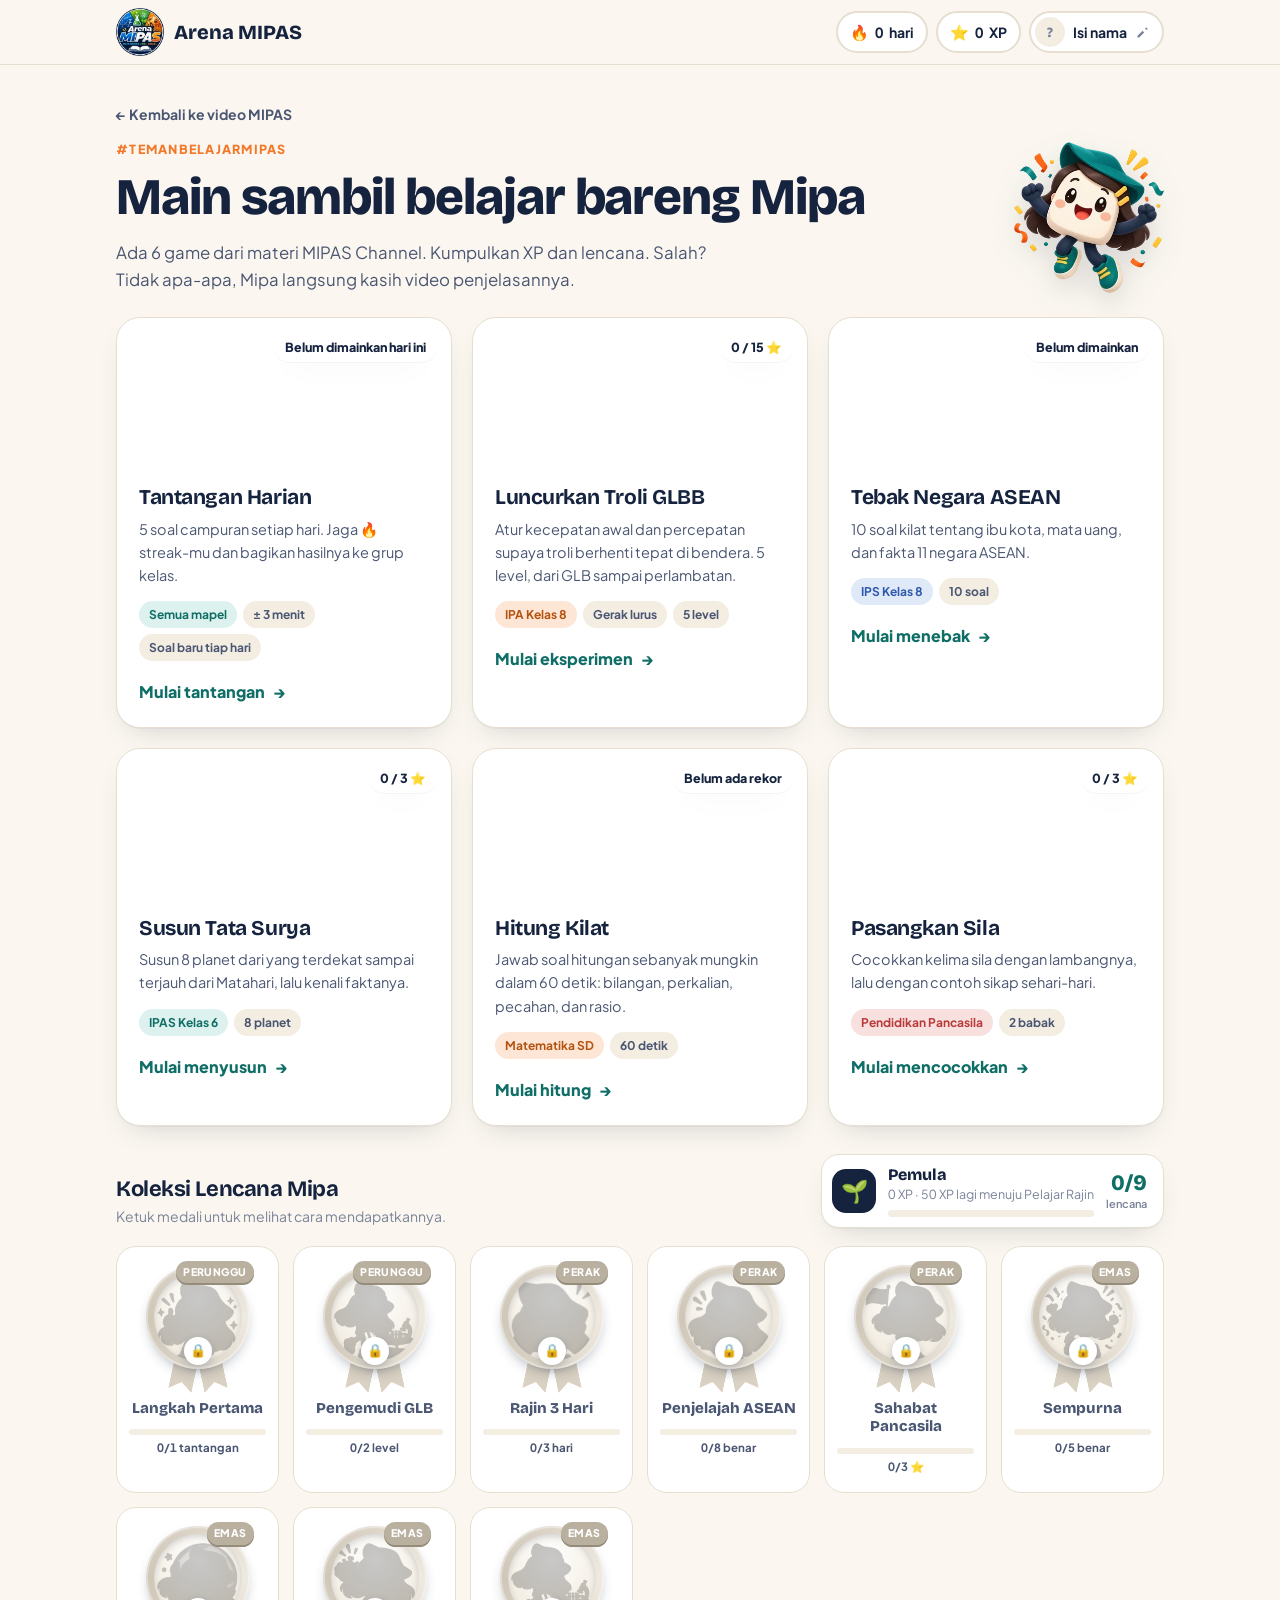
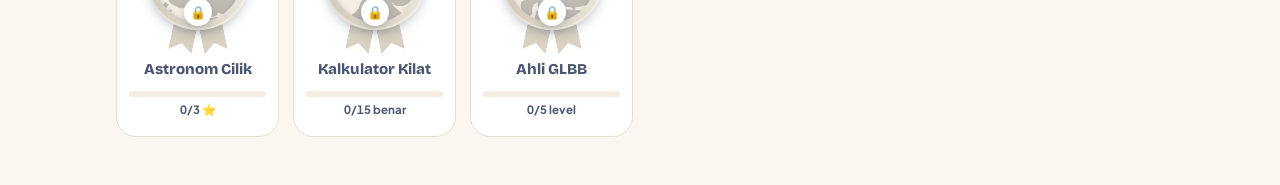
==== mipas-web/arena.html @ ed68b089 "Add files via upload" ====
<!doctype html>
<html lang="id">
<head>
<meta charset="utf-8">
<meta name="viewport" content="width=device-width, initial-scale=1, viewport-fit=cover">
<meta name="description" content="Main 6 game belajar dari materi MIPAS Channel: Tantangan Harian, Troli GLBB, Tebak Negara ASEAN, Susun Tata Surya, Hitung Kilat, dan Pasangkan Sila.">
<meta name="theme-color" content="#FBF7F0">
<meta property="og:title" content="Arena MIPAS · Main sambil belajar bareng Mipa">
<meta property="og:description" content="6 game belajar seru dari MIPAS Channel. Kumpulkan XP dan lencana!">
<meta property="og:image" content="arena-assets/arena-logo.webp">
<link rel="icon" href="favicon.png" type="image/png">
<link rel="apple-touch-icon" href="apple-touch-icon.png">
<title>Arena MIPAS · Main sambil belajar</title>
<meta name="claude:viewport-fit-sides" content="cover">
<link rel="preconnect" href="https://fonts.googleapis.com">
<link rel="preconnect" href="https://fonts.gstatic.com" crossorigin>
<link href="https://fonts.googleapis.com/css2?family=Bricolage+Grotesque:opsz,wght@12..96,600;12..96,800&family=Plus+Jakarta+Sans:wght@400;500;600;700;800&display=swap" rel="stylesheet">
<style>
/* Layout: hub dua kartu game → layar game (kuis / papan GLBB) di halaman yang sama */
:root {
  color-scheme: light;
  --bg: #FBF7F0; --paper: #FFFFFF; --tint: #F3EDE2; --line: #E6DED0;
  --ink: #15233F; --ink-2: #4A5672; --ink-3: #7A8399;
  --teal: #0F6E66; --teal-bg: #DDF1EE; --orange: #F2782A; --orange-bg: #FDE6D5;
  --yellow: #FFD45C; --red: #D64545; --red-bg: #FBE3E1; --green: #2E8B57; --green-bg: #DDF3E6;
  --board: #1E3155; --board-edge: #15233F; --chalk: #F5F1E8; --chalk-2: #9FB0CF;
  --font: 'Plus Jakarta Sans', system-ui, -apple-system, 'Segoe UI', sans-serif;
  --display: 'Bricolage Grotesque', 'Plus Jakarta Sans', system-ui, sans-serif;
  --shadow: 0 1px 0 rgba(21,35,63,.04), 0 12px 30px -14px rgba(21,35,63,.22);
}
* { box-sizing: border-box; }
html { scroll-behavior: smooth; }
body { margin: 0; background: var(--bg); color: var(--ink); font: 16px/1.6 var(--font); -webkit-font-smoothing: antialiased; }
h1, h2, h3 { font-family: var(--display); line-height: 1.1; margin: 0; letter-spacing: -0.02em; text-wrap: balance; }
button { font: inherit; color: inherit; }
:focus-visible { outline: 3px solid var(--orange); outline-offset: 2px; border-radius: 8px; }
.wrap { max-width: 1080px; margin: 0 auto; padding-left: max(16px, env(safe-area-inset-left, 0px)); padding-right: max(16px, env(safe-area-inset-right, 0px)); }

.note { background: var(--yellow); font-size: 13px; font-weight: 600; text-align: center; padding: 8px 16px; }

/* Header */
.top { position: sticky; top: env(safe-area-inset-top, 0px); z-index: 10; background: rgba(251,247,240,.92); backdrop-filter: blur(8px); border-bottom: 1px solid var(--line); }
body::before { content: ""; position: fixed; inset: 0 0 auto; height: env(safe-area-inset-top, 0px); z-index: 11; background: var(--bg); }
.top-in { display: flex; align-items: center; justify-content: space-between; gap: 12px; height: 64px; }
.brand { display: flex; align-items: center; gap: 10px; font: 800 20px/1 var(--display); background: none; border: 0; padding: 0; cursor: pointer; }
.brand-logo { width: 48px; height: 48px; display: block; transition: transform .35s cubic-bezier(.3,1.6,.5,1); }
.brand:hover .brand-logo { transform: rotate(-10deg) scale(1.06); }
.brand-mark { width: 34px; height: 34px; border-radius: 10px; background: var(--ink); color: var(--yellow); display: grid; place-items: center; transform: rotate(-6deg); font-size: 18px; }
.stats { display: flex; gap: 8px; }
.pill { display: inline-flex; align-items: center; gap: 6px; padding: 7px 12px; border-radius: 999px; background: var(--paper); border: 2px solid var(--line); font-weight: 700; font-size: 14px; font-variant-numeric: tabular-nums; white-space: nowrap; }
.pill .ico { font-size: 15px; }
.pill.bump { animation: bump .45s ease; }

/* Hub */
.hub-hero { display: grid; grid-template-columns: 1fr auto; gap: 24px; align-items: end; padding-block: 36px 24px; }
.eyebrow { margin: 0 0 10px; font-weight: 800; font-size: 12.5px; letter-spacing: .1em; text-transform: uppercase; color: var(--orange); }
.hub-hero h1 { font-size: clamp(2rem, 5vw, 3.2rem); font-weight: 800; }
.hub-hero p.lead { color: var(--ink-2); max-width: 36em; margin: 14px 0 0; font-size: 1.05rem; }
.hub-mipa { width: 150px; height: auto; animation: sway 5s ease-in-out infinite; transform-origin: 50% 90%; filter: drop-shadow(0 12px 14px rgba(21,35,63,.15)); }
.games { display: grid; grid-template-columns: 1fr 1fr; gap: 20px; padding-bottom: 28px; }
.game-card { position: relative; text-align: left; border: 0; padding: 0; cursor: pointer; border-radius: 24px; overflow: hidden; background: var(--paper); box-shadow: var(--shadow); border: 1px solid var(--line); display: flex; flex-direction: column; transition: transform .2s cubic-bezier(.3,1.4,.5,1), box-shadow .2s; }
.game-card:hover { transform: translateY(-4px) rotate(-.4deg); box-shadow: 0 22px 40px -18px rgba(21,35,63,.35); }
.game-card:active { transform: translateY(-1px) scale(.99); }
.gc-art { position: relative; height: 170px; display: grid; place-items: center; overflow: hidden; }
.gc-art.daily { background: radial-gradient(circle at 80% 20%, rgba(255,212,92,.55) 0 22%, transparent 23%), var(--teal); }
.gc-art.glbb { background: var(--board); }
.gc-art img { position: absolute; right: 14px; bottom: -6px; width: 118px; height: auto; transition: transform .35s cubic-bezier(.3,1.6,.5,1); }
.game-card:hover .gc-art > img { transform: translateY(-6px) rotate(-4deg); }
.gc-tiles { display: flex; gap: 6px; position: absolute; left: 22px; top: 50%; transform: translateY(-50%); }
.gc-tiles span { width: 32px; height: 32px; border-radius: 10px; display: grid; place-items: center; font-weight: 800; color: var(--ink); background: var(--chalk); box-shadow: 0 4px 0 rgba(0,0,0,.18); animation: flip .6s cubic-bezier(.3,1.4,.5,1) both; }
.gc-tiles span:nth-child(2) { animation-delay: .08s; } .gc-tiles span:nth-child(3) { animation-delay: .16s; } .gc-tiles span:nth-child(4) { animation-delay: .24s; } .gc-tiles span:nth-child(5) { animation-delay: .32s; }
.gc-tiles .ok { background: #7FD6A5; } .gc-tiles .no { background: #F2A39B; }
.gc-track { position: absolute; left: 20px; right: 150px; bottom: 46px; height: 3px; background: repeating-linear-gradient(90deg, var(--chalk-2) 0 8px, transparent 8px 14px); }
.gc-cart { position: absolute; left: 20px; bottom: 49px; width: 34px; height: 20px; border-radius: 6px; background: var(--yellow); animation: roll 2.6s cubic-bezier(.55,0,1,.45) infinite; }
.gc-flag { position: absolute; right: 158px; bottom: 49px; width: 3px; height: 40px; background: var(--chalk); }
.gc-flag::after { content: ''; position: absolute; left: 3px; top: 0; border-left: 18px solid var(--orange); border-top: 8px solid transparent; border-bottom: 8px solid transparent; }
.gc-formula { position: absolute; left: 22px; top: 22px; color: var(--yellow); font: 600 20px var(--display); letter-spacing: 0; }
.gc-body { padding: 18px 22px 22px; display: flex; flex-direction: column; gap: 8px; }
.gc-body h2 { font-size: 24px; }
.gc-body p { margin: 0; color: var(--ink-2); font-size: 14.5px; }
.gc-meta { display: flex; flex-wrap: wrap; gap: 6px; margin-top: 6px; }
.tag { font-size: 12px; font-weight: 700; padding: 4px 10px; border-radius: 999px; background: var(--tint); color: var(--ink-2); }
.tag.teal { background: var(--teal-bg); color: var(--teal); } .tag.orange { background: var(--orange-bg); color: #B4520F; }
.gc-cta { margin-top: 10px; display: inline-flex; align-self: flex-start; align-items: center; gap: 8px; font-weight: 800; color: var(--teal); }
.gc-cta::after { content: '→'; transition: transform .2s; }
.game-card:hover .gc-cta::after { transform: translateX(4px); }
.gc-status { position: absolute; top: 14px; right: 14px; z-index: 1; background: var(--paper); border-radius: 999px; padding: 5px 11px; font-size: 12.5px; font-weight: 800; box-shadow: var(--shadow); }

.badges { padding-bottom: 48px; }
.badges h3 { font-size: 20px; margin-bottom: 12px; }
.badge-row { display: flex; flex-wrap: wrap; gap: 10px; }
.badge { display: flex; align-items: center; gap: 10px; padding: 10px 14px 10px 10px; border-radius: 16px; background: var(--paper); border: 2px dashed var(--line); color: var(--ink-3); font-weight: 700; font-size: 14px; }
.badge i { font-style: normal; width: 34px; height: 34px; border-radius: 50%; display: grid; place-items: center; background: var(--tint); font-size: 17px; filter: grayscale(1); opacity: .6; }
.badge small { display: block; font-weight: 500; font-size: 12px; color: var(--ink-3); }
.badge.on { border-style: solid; border-color: var(--ink); color: var(--ink); }
.badge.on i { background: var(--yellow); filter: none; opacity: 1; }
.badge.on.pop { animation: pop .5s cubic-bezier(.2,.8,.3,1.4); }

/* Shared screen */
.screen-head { display: flex; align-items: center; gap: 12px; padding-block: 22px 14px; }
.back { flex: none; white-space: nowrap; display: inline-flex; align-items: center; gap: 6px; border: 2px solid var(--ink); background: var(--paper); border-radius: 999px; padding: 7px 14px; font-weight: 700; font-size: 14px; cursor: pointer; transition: background .15s, color .15s; }
.back:hover { background: var(--ink); color: #fff; }
.screen-head h2 { font-size: clamp(1.4rem, 3vw, 1.9rem); }
.btn { display: inline-flex; align-items: center; justify-content: center; gap: 8px; padding: 12px 20px; border-radius: 999px; border: 2px solid transparent; font-weight: 800; font-size: 15px; cursor: pointer; transition: transform .15s, box-shadow .15s, background .15s; }
.btn:active { transform: translateY(3px); }
.btn-primary { background: var(--teal); color: #fff; box-shadow: 0 5px 0 -1px #0A4F49; }
.btn-primary:active { box-shadow: 0 2px 0 -1px #0A4F49; }
.btn-primary:disabled { opacity: .45; cursor: not-allowed; transform: none; }
.btn-ghost { background: var(--paper); border-color: var(--ink); }
.btn-ghost:hover { background: var(--ink); color: #fff; }
.btn-yellow { background: var(--yellow); color: var(--ink); box-shadow: 0 5px 0 -1px #C9A035; }

/* Daily quiz */
.quiz { display: grid; grid-template-columns: 1fr 260px; gap: 22px; padding-bottom: 48px; align-items: start; }
.qcard { background: var(--paper); border: 1px solid var(--line); border-radius: 24px; padding: 26px; box-shadow: var(--shadow); min-width: 0; }
.progress { display: flex; gap: 6px; margin-bottom: 20px; }
.progress span { flex: 1; height: 8px; border-radius: 999px; background: var(--tint); transition: background .3s; }
.progress .cur { background: var(--ink); }
.progress .ok { background: var(--green); }
.progress .no { background: var(--red); }
.qmeta { display: flex; justify-content: space-between; align-items: center; gap: 10px; margin-bottom: 12px; flex-wrap: wrap; }
.qnum { font-weight: 800; color: var(--ink-3); font-size: 13.5px; font-variant-numeric: tabular-nums; }
.qtext { font: 700 clamp(1.15rem, 2.4vw, 1.45rem)/1.4 var(--font); margin: 0 0 18px; letter-spacing: -0.01em; }
.opts { display: grid; gap: 10px; }
.opt { display: flex; align-items: center; gap: 12px; text-align: left; padding: 14px 16px; border-radius: 16px; border: 2px solid var(--line); background: var(--paper); cursor: pointer; font-weight: 600; font-size: 15.5px; transition: border-color .15s, background .15s, transform .15s; }
.opt:hover:not(:disabled) { border-color: var(--ink); transform: translateX(3px); }
.opt b { flex: none; width: 30px; height: 30px; border-radius: 9px; display: grid; place-items: center; background: var(--tint); font-size: 13.5px; }
.opt:disabled { cursor: default; }
.opt.right { border-color: var(--green); background: var(--green-bg); }
.opt.right b { background: var(--green); color: #fff; }
.opt.wrong { border-color: var(--red); background: var(--red-bg); animation: shake .4s; }
.opt.wrong b { background: var(--red); color: #fff; }
.opt.dim { opacity: .55; }
.feedback { margin-top: 16px; border-radius: 16px; padding: 14px 16px; font-size: 14.5px; display: flex; gap: 12px; align-items: flex-start; animation: rise .3s ease both; }
.feedback.ok { background: var(--green-bg); }
.feedback.no { background: var(--orange-bg); }
.feedback strong { display: block; font: 800 16px var(--display); margin-bottom: 2px; }
.feedback a { color: var(--ink); font-weight: 700; }
.qfoot { display: flex; justify-content: flex-end; margin-top: 18px; }
.side { background: var(--board); color: var(--chalk); border-radius: 24px; padding: 22px; text-align: center; position: sticky; top: 84px; }
.side img { width: 140px; height: auto; margin: -8px auto 4px; display: block; transition: transform .3s cubic-bezier(.3,1.6,.5,1); }
.side img.hop { animation: hop .6s cubic-bezier(.3,1.6,.5,1); }
.side p { margin: 0; font-size: 14.5px; color: var(--chalk-2); }
.side strong { display: block; color: var(--chalk); font: 800 18px var(--display); margin-bottom: 4px; }
.side .score { font: 800 44px/1 var(--display); color: var(--yellow); margin: 12px 0 2px; font-variant-numeric: tabular-nums; }

.result { text-align: center; }
.result img { width: 150px; height: auto; display: block; margin: 0 auto 8px; animation: hop .7s cubic-bezier(.3,1.6,.5,1); }
.result h3 { font-size: 30px; }
.result .big { font: 800 64px/1 var(--display); color: var(--teal); margin: 12px 0 4px; font-variant-numeric: tabular-nums; }
.grid-share { display: inline-flex; gap: 6px; margin: 10px 0 4px; }
.grid-share span { width: 30px; height: 30px; border-radius: 8px; animation: flip .5s cubic-bezier(.3,1.4,.5,1) both; }
.grid-share .ok { background: var(--green); } .grid-share .no { background: var(--red); }
.share-box { margin: 18px auto 0; max-width: 420px; background: var(--tint); border-radius: 16px; padding: 14px; text-align: left; }
.share-box pre { margin: 0 0 10px; white-space: pre-wrap; font: 600 14px/1.5 var(--font); user-select: all; }
.result-actions { display: flex; flex-wrap: wrap; gap: 10px; justify-content: center; margin-top: 18px; }
.review { margin-top: 22px; text-align: left; display: grid; gap: 8px; }
.review a { display: flex; gap: 10px; align-items: center; padding: 10px 12px; border-radius: 12px; background: var(--orange-bg); color: var(--ink); text-decoration: none; font-weight: 600; font-size: 14px; }
.review a:hover { background: #FBD5BA; }
.countdown { margin-top: 14px; color: var(--ink-3); font-size: 13.5px; font-variant-numeric: tabular-nums; }
.toast { position: fixed; left: 50%; bottom: calc(24px + env(safe-area-inset-bottom, 0px)); transform: translateX(-50%); background: var(--ink); color: #fff; padding: 10px 18px; border-radius: 999px; font-weight: 700; font-size: 14px; z-index: 30; animation: rise .25s ease both; }

/* GLBB */
.lab { display: grid; grid-template-columns: 1fr 300px; gap: 20px; padding-bottom: 48px; align-items: start; }
.board { background: var(--board-edge); border-radius: 24px; padding: 12px; box-shadow: 0 26px 50px -26px rgba(21,35,63,.6); min-width: 0; }
.board-in { background: var(--board); border-radius: 16px; overflow: hidden; position: relative; }
.levelbar { display: flex; align-items: center; justify-content: space-between; gap: 10px; padding: 14px 16px 0; color: var(--chalk); flex-wrap: wrap; }
.levels { display: flex; gap: 6px; }
.lv { width: 34px; height: 34px; border-radius: 10px; border: 2px solid rgba(245,241,232,.25); background: transparent; color: var(--chalk); font-weight: 800; font-size: 13.5px; cursor: pointer; transition: background .15s, border-color .15s; }
.lv:hover:not(:disabled) { border-color: var(--chalk); }
.lv.cur { background: var(--yellow); border-color: var(--yellow); color: var(--ink); }
.lv:disabled { opacity: .35; cursor: not-allowed; }
.lv-stars { font-size: 9px; display: block; line-height: 1; margin-top: -2px; letter-spacing: -1px; }
.mission { font-size: 14px; color: var(--chalk-2); }
.mission b { color: var(--yellow); }
canvas { display: block; width: 100%; height: 280px; }
.readout { display: grid; grid-template-columns: repeat(3, 1fr); border-top: 1px solid rgba(245,241,232,.12); }
.readout div { padding: 10px 14px; color: var(--chalk-2); font-size: 12.5px; }
.readout div + div { border-left: 1px solid rgba(245,241,232,.12); }
.readout b { display: block; color: var(--chalk); font: 700 20px var(--display); font-variant-numeric: tabular-nums; letter-spacing: 0; }
.panel { background: var(--paper); border: 1px solid var(--line); border-radius: 24px; padding: 20px; box-shadow: var(--shadow); display: grid; gap: 16px; }
.ctrl label { display: flex; justify-content: space-between; align-items: baseline; font-weight: 700; font-size: 14px; margin-bottom: 6px; }
.ctrl label span { font: 800 20px var(--display); color: var(--teal); font-variant-numeric: tabular-nums; letter-spacing: 0; }
.ctrl small { display: block; color: var(--ink-3); font-size: 12.5px; margin-top: 2px; }
.ctrl.locked label span { color: var(--ink-3); }
.ctrl.locked small::before { content: '🔒 Terkunci di level ini. '; font-weight: 700; color: var(--ink-2); }
input[type=range] { width: 100%; accent-color: var(--teal); height: 28px; cursor: pointer; }
input[type=range]:disabled { cursor: not-allowed; opacity: .5; }
.formula { background: var(--tint); border-radius: 14px; padding: 12px 14px; font-size: 14px; color: var(--ink-2); }
.formula code { display: block; font: 700 15px/1.6 var(--font); color: var(--ink); font-variant-numeric: tabular-nums; }
.formula code em { font-style: italic; }
.lab-msg { display: flex; gap: 12px; align-items: center; min-height: 72px; }
.lab-msg img { width: 64px; height: auto; flex: none; }
.lab-msg img.hop { animation: hop .6s cubic-bezier(.3,1.6,.5,1); }
.lab-msg p { margin: 0; font-size: 14px; color: var(--ink-2); }
.lab-msg strong { display: block; color: var(--ink); font: 800 16px var(--display); }
.stars-big { font-size: 22px; letter-spacing: 2px; }
.lab-actions { display: flex; gap: 8px; flex-wrap: wrap; }
.lab-actions .btn { flex: 1 1 auto; }


/* ===== Hub 6 kartu ===== */
.games { grid-template-columns: repeat(3, 1fr); }
.gc-art { height: 150px; }
.gc-art img { width: 100px; }
.gc-body h2 { font-size: 21px; }
.gc-art.asean { background: radial-gradient(circle at 15% 85%, rgba(255,255,255,.12) 0 30%, transparent 31%), #2E5AAC; }
.gc-art.surya { background: #10172B; }
.gc-art.kilat { background: var(--orange); }
.gc-art.sila { background: #B83A3A; }
.gc-chips { position: absolute; left: 20px; top: 26px; display: flex; flex-direction: column; gap: 8px; align-items: flex-start; }
.gc-chips span { background: var(--paper); color: var(--ink); font-weight: 800; font-size: 13px; padding: 6px 12px; border-radius: 999px; box-shadow: 0 4px 0 rgba(0,0,0,.15); animation: pop .5s cubic-bezier(.2,.8,.3,1.4) both; }
.gc-chips span:nth-child(2) { animation-delay: .1s; margin-left: 18px; } .gc-chips span:nth-child(3) { animation-delay: .2s; }
.gc-chips span.hit { background: var(--yellow); }
.gc-orbit { position: absolute; inset: 0; }
.gc-orbit .sun { position: absolute; left: -52px; top: 50%; width: 124px; height: 124px; margin: -62px 0 0; background: no-repeat center / contain; filter: drop-shadow(0 0 22px rgba(255,170,60,.6)); }
.gc-orbit img { position: absolute; top: 50%; transform: translateY(-50%); height: auto; filter: drop-shadow(0 3px 6px rgba(0,0,0,.4)); animation: floaty 3s ease-in-out infinite; }
.gc-orbit i { position: absolute; top: 50%; border-radius: 50%; transform: translateY(-50%); animation: floaty 3s ease-in-out infinite; }
.gc-kilat { position: absolute; left: 22px; top: 50%; transform: translateY(-50%); color: #fff; font: 800 34px var(--display); letter-spacing: -0.02em; }
.gc-kilat small { display: block; font: 700 13px var(--font); opacity: .85; letter-spacing: 0; }
.gc-ring { position: absolute; right: 22px; top: 50%; width: 76px; height: 76px; margin-top: -38px; border-radius: 50%; background: conic-gradient(var(--yellow) var(--p, 70%), rgba(255,255,255,.25) 0); display: grid; place-items: center; animation: tick 3s linear infinite; }
.gc-ring::before { content: '60'; width: 58px; height: 58px; border-radius: 50%; background: var(--orange); display: grid; place-items: center; color: #fff; font: 800 20px var(--display); }
@property --p { syntax: '<percentage>'; inherits: false; initial-value: 100%; }
@keyframes tick { from { --p: 100%; } to { --p: 0%; } }
.gc-emoji { position: absolute; left: 16px; top: 50%; transform: translateY(-50%); display: flex; gap: 5px; z-index: 0; }
.gc-art.sila img[data-m] { z-index: 1; }
.gc-art .gc-emoji img { position: static; transform: none; width: 34px; height: 34px; display: block; border-radius: 7px; box-shadow: 0 0 0 2px rgba(255,255,255,.9), 0 4px 0 rgba(0,0,0,.18); animation: flip .6s cubic-bezier(.3,1.4,.5,1) both; }
.gc-emoji img:nth-child(2) { animation-delay: .08s; } .gc-emoji img:nth-child(3) { animation-delay: .16s; } .gc-emoji img:nth-child(4) { animation-delay: .24s; } .gc-emoji img:nth-child(5) { animation-delay: .32s; }
.gc-emoji span { width: 36px; height: 36px; border-radius: 11px; font-size: 19px !important; background: rgba(255,255,255,.95); display: grid; place-items: center; font-size: 24px; box-shadow: 0 4px 0 rgba(0,0,0,.18); animation: flip .6s cubic-bezier(.3,1.4,.5,1) both; }
.gc-emoji span:nth-child(2) { animation-delay: .08s; } .gc-emoji span:nth-child(3) { animation-delay: .16s; } .gc-emoji span:nth-child(4) { animation-delay: .24s; } .gc-emoji span:nth-child(5) { animation-delay: .32s; }
@keyframes floaty { 50% { translate: 0 -5px; } }

/* ===== Shell game umum ===== */
.gshell { display: grid; grid-template-columns: 1fr 260px; gap: 22px; padding-bottom: 48px; align-items: start; }
.gbox { background: var(--paper); border: 1px solid var(--line); border-radius: 24px; padding: 24px; box-shadow: var(--shadow); min-width: 0; }
.ghud { display: flex; justify-content: space-between; align-items: center; gap: 10px; margin-bottom: 16px; flex-wrap: wrap; }
.ghud .qnum { font-size: 14px; }
.combo { font-weight: 800; font-size: 14px; color: var(--orange); font-variant-numeric: tabular-nums; }
.combo.bump { animation: bump .35s ease; }
.opts.two { grid-template-columns: 1fr 1fr; }
.opts.three { grid-template-columns: repeat(3, 1fr); }
.opt.big { justify-content: center; text-align: center; font: 800 22px var(--display); padding: 18px 10px; letter-spacing: 0; }
.opt.big b { display: none; }
.intro { text-align: center; padding: 10px 0; }
.intro img { width: 130px; height: auto; display: block; margin: 0 auto 8px; }
.intro h3 { font-size: 26px; margin-bottom: 6px; }
.intro p { color: var(--ink-2); margin: 0 auto 18px; max-width: 34em; }
.intro ul { text-align: left; max-width: 360px; margin: 0 auto 20px; padding-left: 20px; color: var(--ink-2); font-size: 14.5px; }
.endcard { text-align: center; }
.endcard img { width: 140px; height: auto; display: block; margin: 0 auto 6px; animation: hop .7s cubic-bezier(.3,1.6,.5,1); }
.endcard h3 { font-size: 28px; }
.endcard .big { font: 800 56px/1 var(--display); color: var(--teal); margin: 10px 0 2px; font-variant-numeric: tabular-nums; }
.endcard .stars-big { font-size: 28px; margin: 4px 0 6px; }
.endcard p { color: var(--ink-2); margin: 4px 0 0; }
.endcard .result-actions { margin-top: 18px; }

/* Tebak ASEAN */
.asean-q { font: 800 clamp(1.3rem, 3vw, 1.8rem)/1.3 var(--display); margin: 4px 0 18px; text-align: center; }
.asean-q small { display: block; font: 700 13px var(--font); color: var(--ink-3); letter-spacing: .06em; text-transform: uppercase; margin-bottom: 6px; }

/* Tata Surya */
.space { background: #10172B; border-radius: 20px; padding: 18px 16px 16px; position: relative; overflow: hidden; }
.space-fade, .space-hint { display: none; }
.space::before { content: ''; position: absolute; inset: 0; background-image: radial-gradient(1px 1px at 20% 30%, #fff8 50%, transparent 51%), radial-gradient(1px 1px at 70% 20%, #fff6 50%, transparent 51%), radial-gradient(1.5px 1.5px at 40% 80%, #fff7 50%, transparent 51%), radial-gradient(1px 1px at 85% 70%, #fff5 50%, transparent 51%), radial-gradient(1px 1px at 55% 50%, #fff4 50%, transparent 51%); }
.space-row { position: relative; display: grid; grid-template-columns: 54px repeat(8, 1fr); gap: 6px; align-items: center; }
.sun { width: 58px; height: 116px; background: no-repeat right center / auto 100%; filter: drop-shadow(0 0 18px rgba(255,170,60,.55)); margin-left: -16px; }
.slot { aspect-ratio: 1; max-width: 100%; border-radius: 50%; border: 2px dashed rgba(245,241,232,.3); display: grid; place-items: center; position: relative; cursor: pointer; background: none; padding: 0; color: var(--chalk-2); font: 700 12px var(--font); transition: border-color .2s; }
.slot.filled { border-color: transparent; }
.slot.ok { border: 2px solid #7FD6A5; }
.slot.no { border: 2px solid #F2A39B; animation: shake .4s; }
.slot-num { position: absolute; bottom: -18px; left: 50%; transform: translateX(-50%); font-size: 11px; color: var(--chalk-2); }
.planet { border-radius: 50%; position: relative; box-shadow: inset -4px -4px 8px rgba(0,0,0,.35); flex: none; }
.pimg { display: block; height: auto; max-width: 118%; filter: drop-shadow(0 4px 8px rgba(0,0,0,.35)); pointer-events: none; }
.slot .pimg { animation: pop .35s cubic-bezier(.2,.8,.3,1.4) both; }
.facts .pimg { width: 30px !important; max-width: 46px; flex: none; }
.facts .pimg[style*='width:9'], .facts .pimg[style*='width:8'] { width: 46px !important; }
.planet.ring::after { content: ''; position: absolute; left: -35%; right: -35%; top: 42%; height: 16%; border-radius: 50%; border: 2px solid rgba(240,220,160,.85); transform: rotate(-18deg); }
.tray { display: flex; flex-wrap: wrap; justify-content: center; gap: 10px; margin-top: 30px; min-height: 76px; }
.pchip { display: flex; flex-direction: column; align-items: center; gap: 6px; padding: 8px 10px 6px; border-radius: 14px; border: 2px solid var(--line); background: var(--paper); cursor: pointer; font-weight: 700; font-size: 12.5px; transition: transform .15s, border-color .15s; animation: pop .35s cubic-bezier(.2,.8,.3,1.4) both; }
.pchip:hover { border-color: var(--ink); transform: translateY(-3px); }
.pchip .planet-wrap { height: 52px; min-width: 52px; display: grid; place-items: center; }
.pchip .pimg { max-height: 52px; width: auto !important; max-width: 70px; }
.surya-hint { text-align: center; color: var(--ink-3); font-size: 13.5px; margin: 12px 0 0; }
.facts { display: grid; gap: 8px; margin-top: 16px; text-align: left; }
.facts div { display: flex; gap: 12px; align-items: center; padding: 8px 12px; border-radius: 12px; background: var(--tint); font-size: 14px; }
.facts b { min-width: 86px; }

/* Hitung Kilat */
.timer { position: relative; height: 10px; border-radius: 999px; background: var(--tint); overflow: hidden; margin-bottom: 18px; }
.timer i { position: absolute; inset: 0 auto 0 0; background: var(--orange); border-radius: 999px; transition: width .2s linear; }
.timer.low i { background: var(--red); }
.kq { font: 800 clamp(2rem, 6vw, 3rem)/1.15 var(--display); text-align: center; margin: 10px 0 22px; font-variant-numeric: tabular-nums; letter-spacing: -0.01em; }
.kq.long { font-size: clamp(1.35rem, 3.4vw, 1.9rem); }
.kq small { display: block; font: 700 15px/1.4 var(--font); color: var(--ink-2); letter-spacing: 0; margin-bottom: 6px; }
.kscore { font: 800 15px var(--font); font-variant-numeric: tabular-nums; }
.penalty { color: var(--red); font-weight: 800; animation: rise .3s ease both; }
.kflash.ok { animation: flashOk .35s; } .kflash.no { animation: shake .35s; }
@keyframes flashOk { 50% { background: var(--green-bg); } }

/* Pasangkan Sila */
.match { display: grid; grid-template-columns: minmax(0, 1fr) minmax(0, 1fr); gap: 12px; }
.mitem { overflow: hidden; }
.mitem span { min-width: 0; overflow-wrap: break-word; hyphens: auto; -webkit-hyphens: auto; }
.mcol { min-width: 0; display: grid; gap: 10px; align-content: start; }
.mitem { display: flex; gap: 10px; align-items: center; text-align: left; padding: 12px 14px; border-radius: 14px; border: 2px solid var(--line); background: var(--paper); cursor: pointer; font-weight: 600; font-size: 14px; line-height: 1.35; min-height: 62px; transition: border-color .15s, background .15s, transform .15s; }
.mitem:hover:not(:disabled) { border-color: var(--ink); }
.mitem .no-badge { flex: none; width: 28px; height: 28px; border-radius: 50%; background: var(--ink); color: var(--yellow); display: grid; place-items: center; font: 800 13px var(--display); }
.mitem .emo { font-size: 22px; flex: none; }
.mitem .sym-img { width: 40px; height: 40px; flex: none; border-radius: 10px; box-shadow: 0 0 0 1px var(--line); }
.mitem.sel { border-color: var(--orange); background: var(--orange-bg); transform: scale(1.02); }
.mitem.done { border-color: var(--green); background: var(--green-bg); cursor: default; }
.mitem.done .no-badge { background: var(--green); color: #fff; }
.mitem.bad { border-color: var(--red); animation: shake .4s; }
.round-tag { font-weight: 800; font-size: 14px; }

@media (max-width: 960px) { .games { grid-template-columns: repeat(2, 1fr); } }
@media (max-width: 860px) {
  .gshell { grid-template-columns: 1fr; }
}
@media (max-width: 640px) {
  .games { grid-template-columns: 1fr; }
  .gbox { padding: 18px 14px; }
  /* HP: satu baris orbit yang bisa digeser ke samping, seperti urutan asli tata surya */
  .space { padding: 0; }
  .space-scroll { overflow-x: auto; overscroll-behavior-x: contain; scroll-snap-type: x proximity; scrollbar-width: none; padding: 18px 0 30px; -webkit-overflow-scrolling: touch; }
  .space-scroll::-webkit-scrollbar { display: none; }
  .space-row { grid-template-columns: 44px repeat(8, 62px); gap: 12px; width: max-content; padding: 0 28px 0 0; }
  .space-row .sun { width: 44px; height: 96px; margin-left: 0; }
  .space-row .slot { width: 62px; scroll-snap-align: center; }
  .space-row::after { content: ''; position: absolute; left: 44px; right: 28px; top: 50%; height: 2px; background: repeating-linear-gradient(90deg, rgba(245,241,232,.22) 0 6px, transparent 6px 12px); z-index: -1; }
  .space-fade { position: absolute; top: 0; bottom: 0; right: 0; width: 40px; background: linear-gradient(90deg, transparent, #10172B); pointer-events: none; z-index: 3; transition: opacity .2s; }
  .space.at-end .space-fade { opacity: 0; }
  .space-hint { display: block; position: absolute; left: 0; right: 0; bottom: 8px; text-align: center; font-size: 11.5px; color: var(--chalk-2); z-index: 3; pointer-events: none; }
  .match { gap: 8px; }
  .mitem { padding: 10px; font-size: 13px; }
  .opts.three { grid-template-columns: 1fr; }
  .opts.two { grid-template-columns: 1fr; }
}


/* ===== Koleksi lencana: medali bergambar Mipa ===== */
.badges-head { display: flex; justify-content: space-between; align-items: flex-end; gap: 16px; flex-wrap: wrap; margin-bottom: 18px; }
.badges-head h3 { font-size: 22px; margin: 0; }
.badges-sub { margin: 4px 0 0; color: var(--ink-3); font-size: 14px; }
.rank { display: flex; align-items: center; gap: 12px; background: var(--paper); border: 1px solid var(--line); border-radius: 18px; padding: 10px 16px 10px 10px; box-shadow: var(--shadow); min-width: 280px; }
.rank-ico { width: 44px; height: 44px; border-radius: 14px; background: var(--ink); color: var(--yellow); display: grid; place-items: center; font-size: 22px; flex: none; }
.rank-txt { flex: 1; min-width: 0; }
.rank-txt b { display: block; font: 800 16px var(--display); }
.rank-txt small { display: block; color: var(--ink-3); font-size: 12.5px; font-variant-numeric: tabular-nums; }
.rank-bar { height: 7px; border-radius: 999px; background: var(--tint); margin-top: 6px; overflow: hidden; }
.rank-bar i { display: block; height: 100%; border-radius: 999px; background: linear-gradient(90deg, var(--teal), #3FB5A6); transition: width .6s ease; }
.rank-count { font: 800 22px var(--display); color: var(--teal); font-variant-numeric: tabular-nums; text-align: right; line-height: 1; }
.rank-count small { display: block; font: 600 11px var(--font); color: var(--ink-3); margin-top: 3px; }

.medals { display: grid; grid-template-columns: repeat(auto-fill, minmax(160px, 1fr)); gap: 14px; }
.medal { --c1: #C98A4B; --c2: #F2C08A; --c3: #8E5A2B; position: relative; text-align: center; padding: 18px 12px 16px; border-radius: 20px; background: var(--paper); border: 1px solid var(--line); cursor: pointer; font: inherit; color: inherit; display: flex; flex-direction: column; align-items: center; gap: 4px; transition: transform .2s cubic-bezier(.3,1.4,.5,1), box-shadow .2s; }
.medal:hover { transform: translateY(-4px); box-shadow: var(--shadow); }
.medal.silver { --c1: #A7B1C2; --c2: #E9EEF5; --c3: #6E7A8E; }
.medal.gold { --c1: #E7B43A; --c2: #FFE58A; --c3: #A9741A; }
.medal-disc { position: relative; width: 104px; height: 104px; margin-bottom: 26px; }
.medal-ribbon { position: absolute; left: 50%; bottom: -22px; width: 56px; height: 40px; transform: translateX(-50%); z-index: 0; }
.medal-ribbon::before, .medal-ribbon::after { content: ''; position: absolute; bottom: 0; width: 24px; height: 40px; background: var(--teal); clip-path: polygon(0 0, 100% 0, 100% 100%, 50% 78%, 0 100%); }
.medal-ribbon::before { left: 2px; transform: rotate(12deg); }
.medal-ribbon::after { right: 2px; transform: rotate(-12deg); background: var(--orange); }
.medal-ring { position: absolute; inset: 0; border-radius: 50%; z-index: 1; background: conic-gradient(from 200deg, var(--c1), var(--c2), var(--c1), var(--c3), var(--c1), var(--c2), var(--c1)); box-shadow: 0 6px 14px -6px rgba(21,35,63,.45), inset 0 0 0 2px rgba(255,255,255,.35); }
.medal-face { position: absolute; z-index: 2; inset: 8px; border-radius: 50%; overflow: hidden; background: radial-gradient(circle at 50% 30%, #FFFFFF, #F3EDE2 70%); box-shadow: inset 0 2px 6px rgba(21,35,63,.18); display: grid; place-items: center; }
.medal-face img { width: 92%; height: auto; margin-top: 10%; transition: transform .3s cubic-bezier(.3,1.6,.5,1); }
.medal:hover .medal-face img { transform: translateY(-4px) scale(1.04); }
.medal-face::after { content: ''; position: absolute; inset: -30%; background: linear-gradient(115deg, transparent 40%, rgba(255,255,255,.75) 50%, transparent 60%); transform: translateX(-120%); }
.medal.on .medal-face::after { animation: shine 3.6s ease-in-out infinite; }
.medal.on:nth-child(2n) .medal-face::after { animation-delay: 1.2s; }
.medal.on:nth-child(3n) .medal-face::after { animation-delay: 2.1s; }
@keyframes shine { 0%, 60% { transform: translateX(-120%); } 100% { transform: translateX(120%); } }
.medal-tier { position: absolute; top: -4px; right: -4px; z-index: 4; font-size: 10.5px; font-weight: 800; letter-spacing: .04em; text-transform: uppercase; background: var(--c1); color: #fff; padding: 3px 7px; border-radius: 999px; box-shadow: 0 2px 0 var(--c3); }
.medal-name { font: 800 15px/1.25 var(--display); }
.medal-desc { font-size: 12.5px; color: var(--ink-3); line-height: 1.4; }
.medal-prog { width: 100%; margin-top: 8px; }
.medal-prog .bar { height: 6px; border-radius: 999px; background: var(--tint); overflow: hidden; }
.medal-prog .bar i { display: block; height: 100%; background: var(--orange); border-radius: 999px; }
.medal-prog small { display: block; margin-top: 4px; font-size: 11.5px; font-weight: 700; color: var(--ink-2); font-variant-numeric: tabular-nums; }
.medal-done { margin-top: 8px; font-size: 12px; font-weight: 800; color: var(--green); }
/* terkunci: siluet */
.medal.locked .medal-ring { background: conic-gradient(#DCD5C8, #EFEAE1, #DCD5C8, #CFC7B8, #DCD5C8); }
.medal.locked .medal-face img { filter: brightness(0) opacity(.22); }
.medal.locked .medal-lock { top: auto; bottom: 4px; transform: translateX(-50%); width: 28px; height: 28px; font-size: 13px; }
.medal.locked .medal-ribbon::before, .medal.locked .medal-ribbon::after { background: #D9D1C2; }
.medal.locked .medal-tier { background: #B9B0A0; box-shadow: 0 2px 0 #968C7B; }
.medal.locked .medal-name { color: var(--ink-2); }
.medal-lock { position: absolute; z-index: 3; left: 50%; top: 50%; transform: translate(-50%, -50%); width: 34px; height: 34px; border-radius: 50%; background: var(--paper); display: grid; place-items: center; font-size: 16px; box-shadow: 0 3px 8px rgba(21,35,63,.2); }
.medal.new { animation: pop .6s cubic-bezier(.2,.8,.3,1.4); }

/* Pop-up lencana */
.award { position: fixed; inset: 0; z-index: 50; display: grid; place-items: center; padding: max(16px, env(safe-area-inset-top, 0px)) max(16px, env(safe-area-inset-right, 0px)) max(16px, env(safe-area-inset-bottom, 0px)) max(16px, env(safe-area-inset-left, 0px)); background: rgba(10,17,33,.72); backdrop-filter: blur(4px); animation: fade .25s ease both; }
.award-card { position: relative; width: min(380px, 100%); background: var(--paper); border-radius: 28px; padding: 26px 22px 22px; text-align: center; overflow: hidden; animation: pop .45s cubic-bezier(.2,.8,.3,1.25) both; box-shadow: 0 30px 60px -20px rgba(0,0,0,.5); }
.award-card::before { content: ''; position: absolute; inset: 0 0 auto; height: 190px; background: radial-gradient(circle at 50% 100%, rgba(255,212,92,.55), transparent 65%), linear-gradient(180deg, var(--ink), #24386A); }
.award-card.is-locked::before { background: linear-gradient(180deg, #E8E1D4, #F3EDE2); }
.confetti { position: absolute; inset: 0; width: 100%; height: 100%; pointer-events: none; z-index: 3; }
.award-kicker { position: relative; z-index: 1; margin: 0 0 12px; font: 800 13px var(--font); letter-spacing: .12em; text-transform: uppercase; color: var(--yellow); }
.award-card.is-locked .award-kicker { color: var(--ink-2); }
.award-medal { position: relative; z-index: 1; display: flex; justify-content: center; margin-bottom: 14px; }
.award-medal .medal { cursor: default; background: none; border: 0; padding: 0; }
.award-medal .medal:hover { transform: none; box-shadow: none; }
.award-medal .medal-disc { width: 148px; height: 148px; animation: spinIn .9s cubic-bezier(.2,.8,.25,1.1) both; }
.award-card.is-locked .award-medal .medal-disc { animation: none; }
@keyframes spinIn { 0% { transform: rotateY(540deg) scale(.4); opacity: 0; } 100% { transform: none; opacity: 1; } }
.award-card h3 { position: relative; z-index: 1; font-size: 26px; margin: 4px 0 6px; }
.award-desc { position: relative; z-index: 1; margin: 0 0 18px; color: var(--ink-2); font-size: 15px; }
.award-actions { position: relative; z-index: 4; display: grid; gap: 10px; }
.award-actions .btn { width: 100%; }

@media (max-width: 640px) {
  .medals { grid-template-columns: repeat(2, minmax(0, 1fr)); gap: 10px; }
  .medal { padding: 14px 8px 12px; }
  .medal-disc { width: 84px; height: 84px; margin-bottom: 22px; }
  .medal-ribbon { bottom: -18px; width: 46px; height: 32px; }
  .medal-ribbon::before, .medal-ribbon::after { width: 20px; height: 32px; }
  .medal-name { font-size: 14px; }
  .rank { min-width: 0; width: 100%; }
}

/* Nama panggilan */
.name-link { margin-top: 12px; background: none; border: 0; padding: 0; color: var(--teal); font-weight: 700; font-size: 14px; cursor: pointer; text-decoration: underline; text-underline-offset: 3px; }
.name-link:hover { color: var(--ink); }
.name-card::before { height: 130px; }
.name-mipa { position: relative; z-index: 1; width: 120px; height: auto; display: block; margin: -4px auto 8px; animation: hop .7s cubic-bezier(.3,1.6,.5,1); }
.name-input { position: relative; z-index: 1; width: 100%; font: 700 18px var(--font); color: var(--ink); text-align: center; padding: 13px 14px; border-radius: 14px; border: 2px solid var(--line); background: var(--paper); margin-bottom: 8px; }
.name-input:focus { outline: none; border-color: var(--teal); box-shadow: 0 0 0 4px rgba(15,110,102,.15); }
.name-err { margin: 0 0 10px; color: var(--red); font-size: 13.5px; font-weight: 600; }
.sr-only { position: absolute; width: 1px; height: 1px; overflow: hidden; clip: rect(0 0 0 0); white-space: nowrap; }
/* Bagikan */
.ico-share { width: 18px; height: 18px; fill: currentColor; }
.sheet-wrap { align-items: end; z-index: 60; }
.sheet-wrap .share-card { border-radius: 26px 26px 26px 26px; padding: 12px 18px 18px; text-align: left; }
.sheet-wrap .share-card::before { display: none; }
@media (max-width: 640px) { .sheet-wrap { padding: 0; } .sheet-wrap .share-card { width: 100%; border-radius: 24px 24px 0 0; padding-bottom: calc(18px + env(safe-area-inset-bottom, 0px)); animation: sheetUp .3s cubic-bezier(.2,.8,.3,1) both; } }
@media (min-width: 641px) { .sheet-wrap { align-items: center; } }
@keyframes sheetUp { from { transform: translateY(100%); } to { transform: none; } }
.sheet-grip { display: block; width: 42px; height: 5px; border-radius: 99px; background: var(--line); margin: 0 auto 10px; }
.share-title { text-align: center; font-size: 18px; margin: 0 0 14px; }
.share-row { display: flex; align-items: center; gap: 12px; padding: 10px; border-radius: 16px; background: var(--tint); margin-bottom: 16px; }
.share-thumb { width: 64px; height: 80px; object-fit: cover; border-radius: 10px; flex: none; box-shadow: 0 4px 10px -4px rgba(21,35,63,.4); }
.share-meta { flex: 1; min-width: 0; }
.share-meta b { display: block; font-size: 14.5px; }
.share-meta small { color: var(--ink-3); font-size: 12.5px; }
.share-copy { width: 40px; height: 40px; border-radius: 12px; border: 0; background: var(--paper); font-size: 18px; cursor: pointer; color: var(--teal); flex: none; }
.share-grid { display: grid; grid-template-columns: repeat(3, 1fr); gap: 14px 8px; margin-bottom: 12px; }
.share-app { display: flex; flex-direction: column; align-items: center; gap: 6px; text-decoration: none; color: var(--ink); font: 600 12.5px var(--font); background: none; border: 0; cursor: pointer; padding: 4px; border-radius: 12px; }
.share-app:hover { background: var(--tint); }
.share-app span { width: 52px; height: 52px; border-radius: 16px; display: grid; place-items: center; color: #fff; font: 800 18px var(--display); box-shadow: 0 4px 10px -4px rgba(0,0,0,.35); }
.share-hint { margin: 0 0 12px; font-size: 12.5px; color: var(--ink-3); text-align: center; }
.share-close { width: 100%; }
/* Bagikan sebagai gambar (lama) */
.share-btns { display: flex; gap: 8px; flex-wrap: wrap; }
.share-btns .btn { flex: 1 1 auto; }
.text-btn { background: none; border: 0; color: var(--ink-3); font-weight: 700; font-size: 13.5px; cursor: pointer; text-decoration: underline; text-underline-offset: 3px; padding: 4px; }
.text-btn:hover { color: var(--ink); }
.share-card { width: min(420px, 100%); max-height: calc(100vh - 32px); overflow-y: auto; }
.share-card::before { height: 80px; }
.share-kicker { margin-bottom: 14px; }
.share-img { position: relative; z-index: 1; display: block; width: 100%; height: auto; border-radius: 16px; box-shadow: 0 12px 30px -12px rgba(21,35,63,.5); margin-bottom: 12px; -webkit-touch-callout: default; }
.share-hint { position: relative; z-index: 1; margin: 0 0 14px; font-size: 13.5px; color: var(--ink-2); }
/* Profil di header */
.profile { display: inline-flex; align-items: center; gap: 8px; padding: 4px 12px 4px 4px; border-radius: 999px; border: 2px solid var(--line); background: var(--paper); cursor: pointer; font: 700 14px var(--font); color: var(--ink); max-width: 180px; transition: border-color .15s, background .15s; }
.profile:hover { border-color: var(--ink); }
.avatar { width: 30px; height: 30px; border-radius: 50%; background: var(--teal); color: #fff; display: grid; place-items: center; font: 800 14px var(--display); flex: none; text-transform: uppercase; }
.profile.empty .avatar { background: var(--tint); color: var(--ink-3); }
.pname { white-space: nowrap; overflow: hidden; text-overflow: ellipsis; min-width: 0; }
.pedit { width: 15px; height: 15px; fill: var(--ink-3); flex: none; }
.profile.bump { animation: bump .45s ease; }
@media (max-width: 640px) { .profile { padding: 3px; gap: 0; border-width: 2px; } .pname, .pedit { display: none; } .avatar { width: 30px; height: 30px; } .stats { gap: 6px; } }
@media (max-width: 380px) { .brand { font-size: 15px; gap: 6px; } .brand-logo { width: 32px; height: 32px; } .pill { padding: 5px 7px; gap: 4px; font-size: 12.5px; } .stats { gap: 4px; } .avatar { width: 28px; height: 28px; } .top-in { gap: 6px; } }
@media (max-width: 400px) { .brand-text { display: none; } .brand-logo { width: 42px; height: 42px; } }
.back-site { display: inline-block; margin-bottom: 14px; font-weight: 700; font-size: 14px; color: var(--ink-2); text-decoration: none; }
.back-site:hover { color: var(--teal); }
[hidden] { display: none !important; }

@keyframes bump { 40% { transform: scale(1.2); } }
@keyframes pop { 0% { transform: scale(.6); opacity: 0; } 70% { transform: scale(1.08); opacity: 1; } 100% { transform: none; } }
@keyframes rise { from { opacity: 0; transform: translateY(10px); } to { opacity: 1; transform: none; } }
@keyframes flip { from { transform: rotateX(90deg); } to { transform: none; } }
@keyframes shake { 20%, 60% { transform: translateX(-5px); } 40%, 80% { transform: translateX(5px); } }
@keyframes hop { 35% { transform: translateY(-14px) rotate(-3deg); } 70% { transform: translateY(0) scaleY(.95); } }
@keyframes sway { 50% { transform: rotate(-2.5deg) translateY(-3px); } }
@keyframes roll { 0% { left: 20px; } 85%, 100% { left: calc(100% - 196px); } }
.view-enter { animation: rise .35s ease both; }

@media (max-width: 860px) {
  .quiz, .lab { grid-template-columns: 1fr; }
  .side { position: static; display: flex; align-items: center; gap: 14px; text-align: left; padding: 14px 16px; }
  .side img { width: 72px; margin: 0; }
  .side .score { font-size: 30px; margin: 0 0 0 auto; }
}
@media (max-width: 640px) {
  .games { grid-template-columns: 1fr; }
  .hub-hero { grid-template-columns: 1fr; padding-block: 24px 16px; }
  .hub-mipa { display: none; }
  .stats .pill .lbl { display: none; }
  .qcard { padding: 20px 16px; }
  canvas { height: 230px; }
  .readout b { font-size: 17px; }
}
@media (max-width: 480px) {
  .brand { font-size: 17px; gap: 8px; white-space: nowrap; }
  .brand-logo { width: 40px; height: 40px; }
  .top-in { height: 58px; }
  .pill { padding: 6px 10px; font-size: 13px; }
  .screen-head h2 { font-size: 1.25rem; }
  .match.sym { grid-template-columns: minmax(0, 1.4fr) minmax(0, 1fr); }
  .match { gap: 8px; }
  .mcol { gap: 8px; }
  .mitem { padding: 9px 10px; gap: 8px; font-size: 12.5px; min-height: 54px; border-radius: 12px; }
  .mitem .no-badge { width: 22px; height: 22px; font-size: 11.5px; }
  .mitem .sym-img { width: 32px; height: 32px; border-radius: 8px; }
  .gbox { padding: 16px 12px; }
}
@media (prefers-reduced-motion: reduce) { *, *::before, *::after { animation: none !important; transition: none !important; } }
</style>
<script>window.va = window.va || function () { (window.vaq = window.vaq || []).push(arguments); };</script>
<script defer src="/_vercel/insights/script.js"></script>
</head>
<body>



<header class="top">
  <div class="wrap top-in">
    <button class="brand" id="home-btn" type="button" aria-label="Kembali ke Arena"><img class="brand-logo" src="arena-assets/arena-logo.webp" alt="" width="48" height="48"><span class="brand-text">Arena MIPAS</span></button>
    <div class="stats">
      <span class="pill" id="pill-streak" title="Hari berturut-turut ikut Tantangan Harian"><span class="ico">🔥</span><b id="streak">0</b><span class="lbl">hari</span></span>
      <span class="pill" id="pill-xp" title="Poin pengalaman"><span class="ico">⭐</span><b id="xp">0</b><span class="lbl">XP</span></span>
      <button type="button" class="profile" id="profile-btn" aria-label="Atur nama panggilan"><span class="avatar" id="avatar">?</span><span class="pname" id="pname">Isi nama</span><svg class="pedit" viewBox="0 0 24 24" aria-hidden="true"><path d="M4 17.3V20h2.7l8-8-2.7-2.7-8 8zM19.7 7a1 1 0 0 0 0-1.4l-1.3-1.3a1 1 0 0 0-1.4 0l-1.1 1.1 2.7 2.7L19.7 7z"/></svg></button>
    </div>
  </div>
</header>

<main>
  <!-- HUB -->
  <section id="view-hub" class="view-enter">
    <div class="wrap hub-hero">
      <div>
        <a class="back-site" href="/">← Kembali ke video MIPAS</a>
        <p class="eyebrow" id="hello">#TemanBelajarMIPAS</p>
        <h1>Main sambil belajar bareng Mipa</h1>
        <p class="lead">Ada 6 game dari materi MIPAS Channel. Kumpulkan XP dan lencana. Salah? Tidak apa-apa, Mipa langsung kasih video penjelasannya.</p>
      </div>
      <img class="hub-mipa" data-m="celebrate" alt="" width="235" height="240">
    </div>

    <div class="wrap games">
      <button class="game-card" type="button" data-open="daily">
        <span class="gc-status" id="daily-status">Belum dimainkan hari ini</span>
        <div class="gc-art daily" aria-hidden="true">
          <div class="gc-tiles"><span class="ok">✓</span><span class="ok">✓</span><span class="no">✗</span><span class="ok">✓</span><span>?</span></div>
          <img data-m="explore" alt="" width="201" height="240">
        </div>
        <div class="gc-body">
          <h2>Tantangan Harian</h2>
          <p>5 soal campuran setiap hari. Jaga 🔥 streak-mu dan bagikan hasilnya ke grup kelas.</p>
          <div class="gc-meta"><span class="tag teal">Semua mapel</span><span class="tag">± 3 menit</span><span class="tag">Soal baru tiap hari</span></div>
          <span class="gc-cta">Mulai tantangan</span>
        </div>
      </button>

      <button class="game-card" type="button" data-open="glbb">
        <span class="gc-status" id="glbb-status">0 / 15 ⭐</span>
        <div class="gc-art glbb" aria-hidden="true">
          <span class="gc-formula">s = v₀t + ½at²</span>
          <div class="gc-track"></div><div class="gc-flag"></div><div class="gc-cart"></div>
          <img data-m="scientist" alt="" width="235" height="240">
        </div>
        <div class="gc-body">
          <h2>Luncurkan Troli GLBB</h2>
          <p>Atur kecepatan awal dan percepatan supaya troli berhenti tepat di bendera. 5 level, dari GLB sampai perlambatan.</p>
          <div class="gc-meta"><span class="tag orange">IPA Kelas 8</span><span class="tag">Gerak lurus</span><span class="tag">5 level</span></div>
          <span class="gc-cta">Mulai eksperimen</span>
        </div>
      </button>

      <button class="game-card" type="button" data-open="asean">
        <span class="gc-status" id="asean-status">Belum dimainkan</span>
        <div class="gc-art asean" aria-hidden="true">
          <div class="gc-chips"><span>Hanoi?</span><span class="hit">Manila ✓</span><span>Dili?</span></div>
          <img data-m="explorer" alt="" width="191" height="240">
        </div>
        <div class="gc-body">
          <h2>Tebak Negara ASEAN</h2>
          <p>10 soal kilat tentang ibu kota, mata uang, dan fakta 11 negara ASEAN.</p>
          <div class="gc-meta"><span class="tag" style="background:#E0E9F8;color:#2E5AAC">IPS Kelas 8</span><span class="tag">10 soal</span></div>
          <span class="gc-cta">Mulai menebak</span>
        </div>
      </button>

      <button class="game-card" type="button" data-open="surya">
        <span class="gc-status" id="surya-status">0 / 3 ⭐</span>
        <div class="gc-art surya" aria-hidden="true">
          <div class="gc-orbit"><span class="sun" data-p="sun"></span>
            <img data-p="merkurius" alt="" style="left:80px;width:14px">
            <img data-p="venus" alt="" style="left:102px;width:20px;animation-delay:.3s">
            <img data-p="bumi" alt="" style="left:130px;width:21px;animation-delay:.6s">
            <img data-p="mars" alt="" style="left:158px;width:17px;animation-delay:.9s">
            <img data-p="jupiter" alt="" style="left:184px;width:38px;animation-delay:1.2s">
          </div>
          <img data-m="astronaut" alt="" width="201" height="240">
        </div>
        <div class="gc-body">
          <h2>Susun Tata Surya</h2>
          <p>Susun 8 planet dari yang terdekat sampai terjauh dari Matahari, lalu kenali faktanya.</p>
          <div class="gc-meta"><span class="tag teal">IPAS Kelas 6</span><span class="tag">8 planet</span></div>
          <span class="gc-cta">Mulai menyusun</span>
        </div>
      </button>

      <button class="game-card" type="button" data-open="kilat">
        <span class="gc-status" id="kilat-status">Belum ada rekor</span>
        <div class="gc-art kilat" aria-hidden="true">
          <div class="gc-kilat"><small>Berapa hasilnya?</small>7 × 8 = ?</div>
          <img data-m="stopwatch" alt="" width="200" height="207">
        </div>
        <div class="gc-body">
          <h2>Hitung Kilat</h2>
          <p>Jawab soal hitungan sebanyak mungkin dalam 60 detik: bilangan, perkalian, pecahan, dan rasio.</p>
          <div class="gc-meta"><span class="tag orange">Matematika SD</span><span class="tag">60 detik</span></div>
          <span class="gc-cta">Mulai hitung</span>
        </div>
      </button>

      <button class="game-card" type="button" data-open="sila">
        <span class="gc-status" id="sila-status">0 / 3 ⭐</span>
        <div class="gc-art sila" aria-hidden="true">
          <div class="gc-emoji"><img data-s="bintang" alt=""><img data-s="rantai" alt=""><img data-s="beringin" alt=""><img data-s="banteng" alt=""><img data-s="padi" alt=""></div>
          <img data-m="merahputih" alt="" width="199" height="240">
        </div>
        <div class="gc-body">
          <h2>Pasangkan Sila</h2>
          <p>Cocokkan kelima sila dengan lambangnya, lalu dengan contoh sikap sehari-hari.</p>
          <div class="gc-meta"><span class="tag" style="background:#F8E0DE;color:#B83A3A">Pendidikan Pancasila</span><span class="tag">2 babak</span></div>
          <span class="gc-cta">Mulai mencocokkan</span>
        </div>
      </button>
    </div>

    <div class="wrap badges">
      <div class="badges-head">
        <div>
          <h3>Koleksi Lencana Mipa</h3>
          <p class="badges-sub">Ketuk medali untuk melihat cara mendapatkannya.</p>
        </div>
        <div class="rank" id="rank"></div>
      </div>
      <div class="medals" id="badges"></div>
    </div>
  </section>

  <!-- DAILY -->
  <section id="view-daily" hidden>
    <div class="wrap screen-head">
      <button class="back" type="button" data-home>← Arena</button>
      <h2>Tantangan Harian · <span id="daily-date"></span></h2>
    </div>
    <div class="wrap quiz">
      <div class="qcard" id="qcard"></div>
      <aside class="side" id="side">
        <img id="side-mipa" data-m="thinking" alt="" width="191" height="240">
        <div>
          <strong id="side-title">Semangat!</strong>
          <p id="side-text">Baca soalnya pelan-pelan, ya.</p>
        </div>
        <div class="score"><span id="side-score">0</span>/5</div>
      </aside>
    </div>
  </section>

  <!-- GLBB -->
  <section id="view-glbb" hidden>
    <div class="wrap screen-head">
      <button class="back" type="button" data-home>← Arena</button>
      <h2>Luncurkan Troli GLBB</h2>
    </div>
    <div class="wrap lab">
      <div class="board">
        <div class="board-in">
          <div class="levelbar">
            <div class="levels" id="levels"></div>
            <div class="mission" id="mission"></div>
          </div>
          <canvas id="cv" aria-label="Lintasan troli"></canvas>
          <div class="readout">
            <div>Waktu<b id="r-t">0,0 s</b></div>
            <div>Kecepatan<b id="r-v">0,0 m/s</b></div>
            <div>Jarak<b id="r-s">0,0 m</b></div>
          </div>
        </div>
      </div>
      <div class="panel">
        <div class="ctrl" id="ctrl-v0">
          <label for="in-v0">Kecepatan awal v₀ <span id="v0-val">0 m/s</span></label>
          <input type="range" id="in-v0" min="0" max="15" step="0.5" value="0">
          <small>Seberapa cepat troli saat mulai bergerak.</small>
        </div>
        <div class="ctrl" id="ctrl-a">
          <label for="in-a">Percepatan a <span id="a-val">0 m/s²</span></label>
          <input type="range" id="in-a" min="-4" max="5" step="0.5" value="0">
          <small>Positif = makin cepat, negatif = direm (perlambatan).</small>
        </div>
        <div class="formula">
          Rumus jarak setelah <b id="f-t">4</b> detik:
          <code id="f-line"></code>
        </div>
        <div class="lab-actions">
          <button class="btn btn-primary" id="launch" type="button">Luncurkan ▶</button>
          <button class="btn btn-ghost" id="reset" type="button">Ulang</button>
        </div>
        <div class="lab-msg">
          <img id="lab-mipa" data-m="scientist" alt="" width="191" height="240">
          <p id="lab-text"><strong>Siap, Ilmuwan?</strong>Hitung dulu pakai rumus, baru luncurkan.</p>
        </div>
      </div>
    </div>
  </section>

  <!-- GAME GENERIK: ASEAN, SURYA, KILAT, SILA -->
  <section id="view-asean" hidden>
    <div class="wrap screen-head"><button class="back" type="button" data-home>← Arena</button><h2>Tebak Negara ASEAN</h2></div>
    <div class="wrap gshell"><div class="gbox" id="asean-box"></div>
      <aside class="side"><img id="asean-mipa" data-m="explorer" alt="" width="191" height="240"><div><strong id="asean-st">Siap menjelajah?</strong><p id="asean-sp">Ada 11 negara anggota ASEAN, termasuk Timor-Leste yang bergabung tahun 2025.</p></div><div class="score"><span id="asean-sc">0</span>/10</div></aside>
    </div>
  </section>
  <section id="view-surya" hidden>
    <div class="wrap screen-head"><button class="back" type="button" data-home>← Arena</button><h2>Susun Tata Surya</h2></div>
    <div class="wrap gshell"><div class="gbox" id="surya-box"></div>
      <aside class="side"><img id="surya-mipa" data-m="astronaut" alt="" width="201" height="240"><div><strong id="surya-st">Ayo jadi astronom!</strong><p id="surya-sp">Ketuk planet untuk menaruhnya di orbit berikutnya. Ketuk lagi untuk mengembalikan.</p></div><div class="score"><span id="surya-sc">0</span>/8</div></aside>
    </div>
  </section>
  <section id="view-kilat" hidden>
    <div class="wrap screen-head"><button class="back" type="button" data-home>← Arena</button><h2>Hitung Kilat</h2></div>
    <div class="wrap gshell"><div class="gbox" id="kilat-box"></div>
      <aside class="side"><img id="kilat-mipa" data-m="stopwatch" alt="" width="235" height="240"><div><strong id="kilat-st">60 detik!</strong><p id="kilat-sp">Jawaban salah mengurangi waktu 2 detik. Bisa pakai tombol 1, 2, 3 di keyboard.</p></div><div class="score"><span id="kilat-sc">0</span></div></aside>
    </div>
  </section>
  <section id="view-sila" hidden>
    <div class="wrap screen-head"><button class="back" type="button" data-home>← Arena</button><h2>Pasangkan Sila</h2></div>
    <div class="wrap gshell"><div class="gbox" id="sila-box"></div>
      <aside class="side"><img id="sila-mipa" data-m="merahputih" alt="" width="199" height="240"><div><strong id="sila-st">Kenali Pancasila</strong><p id="sila-sp">Ketuk satu sila di kiri, lalu pasangannya di kanan.</p></div><div class="score"><span id="sila-sc">0</span>/10</div></aside>
    </div>
  </section>
</main>

<div class="award" id="namebox" hidden>
  <form class="award-card name-card" id="name-form" autocomplete="off">
    <img class="name-mipa" data-m="success" alt="" width="199" height="240">
    <h3>Sebelum main, kenalan dulu yuk!</h3>
    <p class="award-desc">Mau dipanggil siapa? Nama ini dipakai Mipa untuk menyapamu dan muncul di gambar hasil yang kamu bagikan. Hanya tersimpan di perangkat ini.</p>
    <label class="sr-only" for="name-input">Nama panggilan</label>
    <input class="name-input" id="name-input" type="text" maxlength="20" placeholder="Contoh: Dina" enterkeyhint="done">
    <p class="name-err" id="name-err" hidden>Tulis nama panggilan dulu, ya.</p>
    <div class="award-actions">
      <button type="submit" class="btn btn-primary">Simpan & mulai main</button>
      <button type="button" class="btn btn-ghost" id="name-skip">Lewati</button>
    </div>
  </form>
</div>

<div class="award sheet-wrap" id="sharebox" hidden>
  <div class="award-card share-card" role="dialog" aria-modal="true" aria-labelledby="share-title">
    <span class="sheet-grip" aria-hidden="true"></span>
    <h3 id="share-title" class="share-title">Bagikan</h3>
    <div class="share-row">
      <img class="share-thumb" id="share-preview" alt="">
      <div class="share-meta"><b id="share-name">Hasil Arena MIPAS</b><small>mipas.vercel.app/arena</small></div>
      <button type="button" class="share-copy" id="share-copy" aria-label="Salin teks">⧉</button>
    </div>
    <div class="share-grid">
      <a class="share-app" id="sh-wa" target="_blank" rel="noopener"><span style="background:#25D366">WA</span>WhatsApp</a>
      <a class="share-app" id="sh-tg" target="_blank" rel="noopener"><span style="background:#229ED9">TG</span>Telegram</a>
      <a class="share-app" id="sh-fb" target="_blank" rel="noopener"><span style="background:#1877F2">f</span>Facebook</a>
      <a class="share-app" id="sh-x" target="_blank" rel="noopener"><span style="background:#111">X</span>X</a>
      <button type="button" class="share-app" id="sh-copy2"><span style="background:#4A5672">⧉</span>Salin teks</button>
      <a class="share-app" id="share-dl" download><span style="background:#0F6E66">↓</span>Simpan gambar</a>
    </div>
    <p class="share-hint">Untuk Instagram atau Story: simpan gambarnya dulu, lalu unggah dari galeri.</p>
    <button type="button" class="btn btn-ghost share-close" id="share-close">Tutup</button>
  </div>
</div>

<div class="award" id="award" hidden>
  <div class="award-card" role="dialog" aria-modal="true" aria-labelledby="award-name">
    <canvas class="confetti" id="confetti" aria-hidden="true"></canvas>
    <p class="award-kicker" id="award-kicker">Lencana baru!</p>
    <div class="award-medal" id="award-medal"></div>
    <h3 id="award-name"></h3>
    <p class="award-desc" id="award-desc"></p>
    <div class="award-actions" id="award-actions"></div>
  </div>
</div>

<script>
(() => {
  const PL = {"sun": {"src": "arena-assets/planet-sun.webp", "w": 220, "h": 217}, "merkurius": {"src": "arena-assets/planet-merkurius.webp", "w": 216, "h": 220}, "venus": {"src": "arena-assets/planet-venus.webp", "w": 218, "h": 220}, "bumi": {"src": "arena-assets/planet-bumi.webp", "w": 220, "h": 217}, "mars": {"src": "arena-assets/planet-mars.webp", "w": 220, "h": 219}, "jupiter": {"src": "arena-assets/planet-jupiter.webp", "w": 220, "h": 220}, "saturnus": {"src": "arena-assets/planet-saturnus.webp", "w": 220, "h": 117}, "uranus": {"src": "arena-assets/planet-uranus.webp", "w": 140, "h": 220}, "neptunus": {"src": "arena-assets/planet-neptunus.webp", "w": 220, "h": 220}};
  const SL = {"bintang": "arena-assets/sila-bintang.webp", "rantai": "arena-assets/sila-rantai.webp", "beringin": "arena-assets/sila-beringin.webp", "banteng": "arena-assets/sila-banteng.webp", "padi": "arena-assets/sila-padi.webp"};
  const LOGO = 'arena-assets/arena-logo.webp';
  const M = { explore: 'arena-assets/mipa-explore.webp', merahputih: 'arena-assets/mipa-merahputih.webp', success: 'arena-assets/mipa-success.webp', celebrate: 'arena-assets/mipa-celebrate.webp', thinking: 'arena-assets/mipa-thinking.webp', oops: 'arena-assets/mipa-oops.webp', scientist: 'arena-assets/mipa-scientist.webp', explorer: 'arena-assets/mipa-explorer.webp', astronaut: 'arena-assets/mipa-astronaut.webp', stopwatch: 'arena-assets/mipa-stopwatch.webp' };
  const $ = (s) => document.querySelector(s);
  document.querySelectorAll('img[data-m]').forEach((i) => (i.src = M[i.dataset.m]));
  document.querySelectorAll('img[data-s]').forEach((i) => (i.src = SL[i.dataset.s]));
  document.querySelectorAll('[data-p]').forEach((el) => { const src = PL[el.dataset.p].src; if (el.tagName === 'IMG') el.src = src; else el.style.backgroundImage = `url(${src})`; });
  const reduce = matchMedia('(prefers-reduced-motion: reduce)').matches;
  const fmt = (n, d = 1) => n.toLocaleString('id-ID', { minimumFractionDigits: d, maximumFractionDigits: d });
  const fmtN = (n) => Number.isInteger(n) ? String(n).replace('-', '−') : fmt(n, 1).replace('-', '−');
  const yt = (id) => `/?v=${encodeURIComponent(id)}`;

  /* ---------- Penyimpanan per perangkat ---------- */
  const KEY = 'mipas-arena-v1';
  const load = () => { try { return JSON.parse(localStorage.getItem(KEY)) || {}; } catch { return {}; } };
  let S = Object.assign({ xp: 0, streak: 0, lastDay: '', daily: {}, glbb: {}, badges: [], best: {}, name: '', nameAsked: false }, load());
  S.best = S.best || {};
  const save = () => { try { localStorage.setItem(KEY, JSON.stringify(S)); } catch {} };

  const today = () => { const d = new Date(); return `${d.getFullYear()}-${String(d.getMonth() + 1).padStart(2, '0')}-${String(d.getDate()).padStart(2, '0')}`; };
  const dayDiff = (a, b) => Math.round((new Date(b) - new Date(a)) / 864e5);

  function toast(msg) {
    const t = document.createElement('div'); t.className = 'toast'; t.textContent = msg;
    document.body.appendChild(t); setTimeout(() => t.remove(), 2200);
  }
  function bumpPill(id) { const p = $(id); p.classList.remove('bump'); void p.offsetWidth; p.classList.add('bump'); }
  function addXP(n) { S.xp += n; save(); renderStats(); bumpPill('#pill-xp'); }
  function renderStats() {
    const alive = S.lastDay && dayDiff(S.lastDay, today()) <= 1;
    $('#streak').textContent = alive ? S.streak : 0;
    $('#xp').textContent = S.xp;
  }

  /* ---------- Lencana ---------- */
  const doneDays = () => Object.values(S.daily).filter((d) => d && d.done).length;
  const bestDaily = () => Math.max(0, ...Object.values(S.daily).filter((d) => d && d.done).map((d) => d.score));
  const curStreak = () => (S.lastDay && dayDiff(S.lastDay, today()) <= 1 ? S.streak : 0);
  const BADGES = [
    { id: 'first', m: 'success', tier: 'bronze', name: 'Langkah Pertama', desc: 'Selesaikan 1 tantangan harian.', prog: () => [Math.min(doneDays(), 1), 1, 'tantangan'] },
    { id: 'glb', m: 'scientist', tier: 'bronze', name: 'Pengemudi GLB', desc: 'Lulus level 1 dan 2 di Troli GLBB.', prog: () => [((S.glbb[0] || 0) > 0) + ((S.glbb[1] || 0) > 0), 2, 'level'] },
    { id: 'streak3', m: 'explore', tier: 'silver', name: 'Rajin 3 Hari', desc: 'Ikut tantangan harian 3 hari berturut-turut.', prog: () => [Math.min(curStreak(), 3), 3, 'hari'] },
    { id: 'asean', m: 'explorer', tier: 'silver', name: 'Penjelajah ASEAN', desc: 'Skor minimal 8 dari 10 di Tebak Negara ASEAN.', prog: () => [Math.min(S.best.asean || 0, 8), 8, 'benar'] },
    { id: 'sila', m: 'merahputih', tier: 'silver', name: 'Sahabat Pancasila', desc: 'Selesaikan Pasangkan Sila dengan maksimal 1 kali salah.', prog: () => [S.best.sila || 0, 3, '⭐'] },
    { id: 'perfect', m: 'celebrate', tier: 'gold', name: 'Sempurna', desc: 'Jawab benar 5 dari 5 soal tantangan harian.', prog: () => [bestDaily(), 5, 'benar'] },
    { id: 'astro', m: 'astronaut', tier: 'gold', name: 'Astronom Cilik', desc: 'Susun tata surya dengan benar pada percobaan pertama.', prog: () => [S.best.surya || 0, 3, '⭐'] },
    { id: 'kilat', m: 'stopwatch', tier: 'gold', name: 'Kalkulator Kilat', desc: '15 jawaban benar dalam 60 detik di Hitung Kilat.', prog: () => [Math.min(S.best.kilat || 0, 15), 15, 'benar'] },
    { id: 'glbbpro', m: 'scientist', tier: 'gold', name: 'Ahli GLBB', desc: 'Raih minimal ⭐⭐ di semua 5 level Troli GLBB.', prog: () => [LEVELS.filter((_, i) => (S.glbb[i] || 0) >= 2).length, 5, 'level'] },
  ];
  const TIER = { bronze: 'Perunggu', silver: 'Perak', gold: 'Emas' };
  const RANKS = [
    { xp: 0, ico: '🌱', name: 'Pemula' },
    { xp: 50, ico: '📘', name: 'Pelajar Rajin' },
    { xp: 150, ico: '⭐', name: 'Bintang Kelas' },
    { xp: 300, ico: '🏆', name: 'Juara MIPAS' },
  ];

  function medalHTML(b, opts = {}) {
    const on = S.badges.includes(b.id);
    const [cur, max, unit] = b.prog();
    const pct = Math.round((Math.min(cur, max) / max) * 100);
    const tag = opts.tag || 'button';
    return `<${tag} ${tag === 'button' ? 'type="button"' : ''} class="medal ${b.tier} ${on ? 'on' : 'locked'} ${opts.cls || ''}" data-b="${b.id}" aria-label="${b.name}${on ? ', sudah diraih' : ', belum diraih'}">
      <div class="medal-disc">
        <span class="medal-ribbon"></span>
        <span class="medal-ring"></span>
        <span class="medal-face"><img src="${M[b.m]}" alt=""></span>
        ${on ? '' : '<span class="medal-lock">🔒</span>'}
        <span class="medal-tier">${TIER[b.tier]}</span>
      </div>
      ${opts.compact ? '' : `<div class="medal-name">${b.name}</div>
      ${on ? '<div class="medal-done">✓ Sudah diraih</div>' : `<div class="medal-prog"><div class="bar"><i style="width:${pct}%"></i></div><small>${cur}/${max} ${unit}</small></div>`}`}
    </${tag}>`;
  }

  function renderRank() {
    const xp = S.xp;
    let r = 0; RANKS.forEach((x, i) => { if (xp >= x.xp) r = i; });
    const cur = RANKS[r], next = RANKS[r + 1];
    const pct = next ? Math.round(((xp - cur.xp) / (next.xp - cur.xp)) * 100) : 100;
    $('#rank').innerHTML = `
      <span class="rank-ico">${cur.ico}</span>
      <div class="rank-txt"><b>${cur.name}</b><small>${next ? `${xp} XP · ${next.xp - xp} XP lagi menuju ${next.name}` : `${xp} XP · gelar tertinggi!`}</small><div class="rank-bar"><i style="width:${pct}%"></i></div></div>
      <div class="rank-count">${S.badges.length}/${BADGES.length}<small>lencana</small></div>`;
  }

  function renderBadges(newId) {
    $('#badges').innerHTML = BADGES.map((b) => medalHTML(b, { cls: b.id === newId ? 'new' : '' })).join('');
    $('#badges').querySelectorAll('.medal').forEach((el) => el.addEventListener('click', () => openAward(el.dataset.b, false)));
    renderRank();
  }

  /* Pop-up lencana */
  const awardQueue = [];
  function award(id) {
    if (S.badges.includes(id)) return;
    S.badges.push(id); save();
    awardQueue.push(id);
    if (!$('#award').hidden) return;
    setTimeout(nextAward, 650);
  }
  function nextAward() { const id = awardQueue.shift(); if (id) openAward(id, true); }
  function openAward(id, fresh) {
    const b = BADGES.find((x) => x.id === id);
    const on = S.badges.includes(id);
    const card = $('#award .award-card');
    card.classList.toggle('is-locked', !on);
    $('#award-kicker').textContent = fresh ? 'Lencana baru!' : on ? `Lencana ${TIER[b.tier]}` : `Belum terbuka · ${TIER[b.tier]}`;
    $('#award-medal').innerHTML = medalHTML(b, { tag: 'div', compact: true });
    $('#award-name').textContent = on ? b.name : '???';
    const [cur, max, unit] = b.prog();
    $('#award-desc').innerHTML = on ? b.desc : `${b.desc}<br><b>Progresmu: ${cur}/${max} ${unit}</b>`;
    $('#award-actions').innerHTML = on
      ? `<button type="button" class="btn btn-yellow" id="aw-share"><svg class="ico-share" viewBox="0 0 24 24" aria-hidden="true"><path d="M12 3l4 4h-3v8h-2V7H8l4-4zm-7 9h2v7h10v-7h2v9H5v-9z"/></svg>Bagikan lencana</button><button type="button" class="btn btn-ghost" id="aw-close">${awardQueue.length ? 'Lencana berikutnya →' : 'Lanjut main'}</button>`
      : `<button type="button" class="btn btn-primary" id="aw-close">Oke, aku coba!</button>`;
    $('#award').hidden = false;
    $('#aw-close').focus({ preventScroll: true });
    $('#aw-close').addEventListener('click', closeAward);
    const sh = $('#aw-share');
    const txt = `${who()} dapat lencana ${TIER[b.tier]} "${b.name}" di Arena MIPAS! 🏅\n${b.desc}\nAyo coba juga: mipas.vercel.app/arena`;
    if (sh) sh.addEventListener('click', () => shareImage(() => drawBadgeCard(b), `lencana-${b.id}.png`, txt));

    if (on && fresh) confetti(); else stopConfetti();
  }
  function closeAward() {
    $('#award').hidden = true; stopConfetti();
    renderBadges(); renderStats();
    if (awardQueue.length) setTimeout(nextAward, 250);
  }
  $('#award').addEventListener('click', (e) => { if (e.target.id === 'award') closeAward(); });
  document.addEventListener('keydown', (e) => { if (e.key === 'Escape' && !$('#award').hidden) closeAward(); });

  let cfRaf = null;
  function stopConfetti() { cancelAnimationFrame(cfRaf); cfRaf = null; const c = $('#confetti'); c.getContext('2d').clearRect(0, 0, c.width, c.height); }
  function confetti() {
    if (reduce) return;
    const c = $('#confetti'), r = c.getBoundingClientRect(), d = Math.min(2, devicePixelRatio || 1);
    c.width = r.width * d; c.height = r.height * d;
    const x = c.getContext('2d'); x.setTransform(d, 0, 0, d, 0, 0);
    const cols = ['#FFD45C', '#F2782A', '#0F6E66', '#3FB5A6', '#D64545', '#FFFFFF'];
    const P = Array.from({ length: 90 }, () => ({ x: r.width / 2, y: 150, vx: (Math.random() - .5) * 9, vy: -Math.random() * 9 - 3, s: 4 + Math.random() * 5, c: cols[Math.floor(Math.random() * cols.length)], a: Math.random() * 6, va: (Math.random() - .5) * .3 }));
    const t0 = performance.now();
    const step = (now) => {
      x.clearRect(0, 0, r.width, r.height);
      P.forEach((p) => { p.vy += .25; p.vx *= .99; p.x += p.vx; p.y += p.vy; p.a += p.va; x.save(); x.translate(p.x, p.y); x.rotate(p.a); x.fillStyle = p.c; x.fillRect(-p.s / 2, -p.s / 4, p.s, p.s / 2); x.restore(); });
      if (now - t0 < 2600) cfRaf = requestAnimationFrame(step); else stopConfetti();
    };
    cfRaf = requestAnimationFrame(step);
  }


  /* ---------- Nama panggilan (opsional) ---------- */
  const escH = (t) => String(t).replace(/[&<>"']/g, (c) => ({ '&': '&amp;', '<': '&lt;', '>': '&gt;', '"': '&quot;', "'": '&#39;' }[c]));
  const who = () => S.name || 'Aku';
  function renderName() {
    $('#hello').textContent = S.name ? `Hai, ${S.name}! 👋` : '#TemanBelajarMIPAS';
    const pb = $('#profile-btn');
    pb.classList.toggle('empty', !S.name);
    $('#avatar').textContent = S.name ? [...S.name][0] : '?';
    $('#pname').textContent = S.name || 'Isi nama';
    pb.title = S.name ? `Ganti nama (${S.name})` : 'Isi nama panggilan';
  }
  function askName() {
    $('#name-input').value = S.name || '';
    $('#name-err').hidden = true;
    $('#namebox').hidden = false;
    setTimeout(() => $('#name-input').focus(), 50);
  }
  function closeName() { $('#namebox').hidden = true; S.nameAsked = true; save(); renderName(); }
  $('#name-form').addEventListener('submit', (e) => {
    e.preventDefault();
    const v = $('#name-input').value.replace(/\s+/g, ' ').trim().slice(0, 20);
    if (!v) { $('#name-err').hidden = false; $('#name-input').focus(); return; }
    S.name = v; closeName(); bumpPill('#profile-btn'); toast(`Hai, ${v}! Senang main bareng kamu.`);
  });
  $('#name-skip').addEventListener('click', closeName);
  $('#profile-btn').addEventListener('click', askName);
  $('#namebox').addEventListener('click', (e) => { if (e.target.id === 'namebox') closeName(); });
  // Ditanyakan sekali, setelah pemain kembali ke Arena usai main pertama kali
  function maybeAskName() {
    if (!S.name && !S.nameAsked && $('#award').hidden && !awardQueue.length) setTimeout(askName, 350);
  }

  /* ---------- Navigasi ---------- */
  function show(name) {
    ['hub', 'daily', 'glbb', 'asean', 'surya', 'kilat', 'sila'].forEach((v) => { const el = $('#view-' + v); el.hidden = v !== name; if (v === name) { el.classList.remove('view-enter'); void el.offsetWidth; el.classList.add('view-enter'); } });
    window.scrollTo({ top: 0, behavior: reduce ? 'auto' : 'smooth' });
    if (name === 'hub') renderHub();
    if (name !== 'hub') maybeAskName();
    if (name === 'daily') startDaily();
    if (name === 'asean') introAsean();
    if (name === 'surya') startSurya();
    if (name === 'kilat') introKilat();
    if (name === 'sila') startSila();
    if (name !== 'kilat') stopKilat();
    if (name === 'glbb') { setLevel(Math.min(firstOpenLevel(), LEVELS.length - 1)); requestAnimationFrame(resizeCanvas); }
  }
  document.querySelectorAll('[data-open]').forEach((b) => b.addEventListener('click', () => show(b.dataset.open)));
  document.querySelectorAll('[data-home]').forEach((b) => b.addEventListener('click', () => show('hub')));
  $('#home-btn').addEventListener('click', () => show('hub'));

  function renderHub() {
    renderName();
    const d = S.daily[today()];
    $('#daily-status').textContent = d && d.done ? `Selesai: ${d.score}/5 ✓` : 'Belum dimainkan hari ini';
    const stars = LEVELS.reduce((n, _, i) => n + (S.glbb[i] || 0), 0);
    $('#glbb-status').textContent = `${stars} / ${LEVELS.length * 3} ⭐`;
    $('#asean-status').textContent = S.best.asean != null ? `Terbaik ${S.best.asean}/10` : 'Belum dimainkan';
    $('#surya-status').textContent = `${S.best.surya || 0} / 3 ⭐`;
    $('#kilat-status').textContent = S.best.kilat ? `Rekor ${S.best.kilat} benar` : 'Belum ada rekor';
    $('#sila-status').textContent = `${S.best.sila || 0} / 3 ⭐`;
    renderBadges();
    renderStats();
  }

  /* =====================================================
     TANTANGAN HARIAN
     ===================================================== */
  // Draf soal — diambil dari materi video MIPAS Channel. Perlu dicek guru.
  const BANK = [
    { m: 'IPA', q: 'Pada Gerak Lurus Beraturan (GLB), besaran yang nilainya selalu tetap adalah…', o: ['Kecepatan', 'Percepatan yang terus bertambah', 'Waktu tempuh', 'Massa benda'], a: 0, e: 'Pada GLB kecepatannya tetap, jadi percepatannya nol.', v: 'cC4ZhJdBSwU', vt: 'GLB (Gerak Lurus Beraturan) + Contoh Soal' },
    { m: 'IPA', q: 'Sebuah mobil mulai bergerak dari diam dengan percepatan 2 m/s². Berapa kecepatannya setelah 5 detik?', o: ['7 m/s', '10 m/s', '2,5 m/s', '25 m/s'], a: 1, e: 'v = v₀ + a·t = 0 + 2 × 5 = 10 m/s.', v: '9NAdK6toH8o', vt: 'GLBB (Gerak Lurus Berubah Beraturan) + Contoh Soal' },
    { m: 'IPA', q: 'Kecepatan termasuk besaran vektor. Artinya kecepatan memiliki…', o: ['Nilai saja', 'Arah saja', 'Nilai dan arah', 'Satuan kg'], a: 2, e: 'Besaran vektor punya nilai dan arah. Kelajuan hanya punya nilai.', v: 'cQyg4gkUjDI', vt: 'Perbedaan Kecepatan dan Kelajuan' },
    { m: 'IPA', q: 'Andi berjalan 4 m ke timur, lalu 3 m ke barat. Berapa perpindahan Andi?', o: ['7 m ke timur', '1 m ke timur', '1 m ke barat', '12 m'], a: 1, e: 'Perpindahan dihitung dari posisi awal ke akhir: 4 − 3 = 1 m ke timur. Jaraknya 7 m.', v: 'co4wTksuS8w', vt: 'Gerak Benda – Perpindahan dan Jarak' },
    { m: 'Matematika', q: 'Berapa nilai dari |−7|?', o: ['−7', '0', '7', '49'], a: 2, e: 'Nilai mutlak adalah jarak ke nol, selalu tidak negatif. |−7| = 7.', v: 'zrotSmzOqBM', vt: 'Pengertian Nilai Mutlak' },
    { m: 'Matematika', q: 'Penyelesaian dari |x − 2| = 5 adalah…', o: ['x = 7 saja', 'x = 7 atau x = −3', 'x = 3 atau x = −7', 'x = −3 saja'], a: 1, e: 'x − 2 = 5 → x = 7, atau x − 2 = −5 → x = −3.', v: 'uuMA4nAaQKA', vt: 'Persamaan Nilai Mutlak' },
    { m: 'IPS', q: 'Apa ibu kota negara Vietnam?', o: ['Ho Chi Minh', 'Hanoi', 'Phnom Penh', 'Vientiane'], a: 1, e: 'Ibu kota Vietnam adalah Hanoi. Ho Chi Minh adalah kota terbesarnya.', v: 'bmwnoqkUuVM', vt: 'Mengenal Negara ASEAN – Vietnam' },
    { m: 'IPS', q: 'Apa ibu kota Brunei Darussalam?', o: ['Kuala Lumpur', 'Bandar Seri Begawan', 'Manila', 'Dili'], a: 1, e: 'Ibu kota Brunei Darussalam adalah Bandar Seri Begawan.', v: 'ZTyeo7sPlV0', vt: 'Mengenal Negara ASEAN – Brunei Darussalam' },
    { m: 'IPS', q: 'ASEAN didirikan pada 8 Agustus 1967 di kota…', o: ['Jakarta', 'Kuala Lumpur', 'Bangkok', 'Singapura'], a: 2, e: 'ASEAN didirikan lewat Deklarasi Bangkok, 8 Agustus 1967.', v: 'qaSWlWH5cS4', vt: 'Mengenal Negara-Negara ASEAN' },
    { m: 'Pancasila', q: 'Lambang sila ketiga Pancasila, "Persatuan Indonesia", adalah…', o: ['Bintang', 'Rantai', 'Pohon beringin', 'Kepala banteng'], a: 2, e: 'Sila ketiga dilambangkan pohon beringin.', v: 'PL7zyKUWyZU', vt: 'Makna Nilai-Nilai Pancasila' },
    { m: 'Pancasila', q: 'Siapa ketua BPUPKI?', o: ['Ir. Soekarno', 'Moh. Hatta', 'dr. K.R.T. Radjiman Wedyodiningrat', 'Mr. Soepomo'], a: 2, e: 'Ketua BPUPKI adalah dr. K.R.T. Radjiman Wedyodiningrat.', v: 'fxA3hpDBhzU', vt: 'Pembentukan BPUPKI' },
    { m: 'Pancasila', q: 'Sumpah Pemuda diikrarkan pada tanggal…', o: ['17 Agustus 1945', '28 Oktober 1928', '20 Mei 1908', '1 Juni 1945'], a: 1, e: 'Sumpah Pemuda diikrarkan pada 28 Oktober 1928.', v: 'zq4BH3BtUqo', vt: 'Nilai Semangat Sumpah Pemuda' },
    { m: 'Pancasila', q: 'Pembukaan UUD NRI Tahun 1945 terdiri dari berapa alinea?', o: ['3', '4', '5', '6'], a: 1, e: 'Pembukaan UUD NRI Tahun 1945 terdiri dari 4 alinea.', v: 'UrznQTmNIDE', vt: 'Pembukaan UUD NRI Tahun 1945' },
    { m: 'Matematika', q: 'Sebuah kubus memiliki panjang rusuk 5 cm. Berapa volumenya?', o: ['25 cm³', '60 cm³', '125 cm³', '150 cm³'], a: 2, e: 'Volume kubus = s × s × s = 5 × 5 × 5 = 125 cm³.', v: 'WrQm30fw28A', vt: 'Bangun Ruang Kubus dan Balok' },
    { m: 'Matematika', q: 'Balok berukuran panjang 6 cm, lebar 4 cm, dan tinggi 3 cm. Volumenya…', o: ['13 cm³', '48 cm³', '72 cm³', '108 cm³'], a: 2, e: 'Volume balok = p × l × t = 6 × 4 × 3 = 72 cm³.', v: '_c8cNjH4DXM', vt: 'Matematika: Bangun Ruang' },
    { m: 'Matematika', q: 'Perbandingan kelereng Ani dan Budi 2 : 3. Jumlahnya 25 butir. Berapa kelereng Budi?', o: ['10', '12', '15', '20'], a: 2, e: 'Total bagian 2 + 3 = 5. Budi = 3/5 × 25 = 15 butir.', v: '-YcmgeflAHw', vt: 'Soal dan Pembahasan Rasio' },
    { m: 'Matematika', q: 'Pada bilangan 4.725, angka 7 bernilai…', o: ['7', '70', '700', '7.000'], a: 2, e: 'Angka 7 berada di tempat ratusan, jadi nilainya 700.', v: 'hJWFyYOaPZk', vt: 'Bilangan Cacah sampai 10.000' },
    { m: 'IPA', q: 'Rotasi bumi (berputar pada porosnya) menyebabkan…', o: ['Pergantian musim', 'Pergantian siang dan malam', 'Gerhana matahari', 'Pasang surut saja'], a: 1, e: 'Rotasi bumi menyebabkan siang dan malam. Pergantian musim terjadi karena revolusi.', v: 'jPxo4ojBCSQ', vt: 'Dampak Gerak Rotasi di Kehidupan Kita' },
    { m: 'IPA', q: 'Planet yang paling dekat dengan Matahari adalah…', o: ['Venus', 'Bumi', 'Merkurius', 'Mars'], a: 2, e: 'Urutannya Merkurius, Venus, Bumi, Mars, dan seterusnya.', v: '0X9rDYmmhFI', vt: 'Menjelajah Tata Surya (Shorts)' },
    { m: 'IPA', q: 'Es batu berubah menjadi air. Perubahan wujud ini disebut…', o: ['Membeku', 'Mencair', 'Menguap', 'Menyublim'], a: 1, e: 'Padat menjadi cair disebut mencair.', v: 'XTThpMcLEJo', vt: 'Perubahan Wujud Benda – Mencair' },
    { m: 'IPA', q: 'Apa fungsi utama akar pada tumbuhan?', o: ['Tempat fotosintesis', 'Menyerap air dan unsur hara dari tanah', 'Menghasilkan biji', 'Tempat pertukaran gas'], a: 1, e: 'Akar menyerap air dan unsur hara, sekaligus menopang tumbuhan.', v: 'OI0a0aUQNmg', vt: 'Bagian dan Fungsi Tumbuhan' },
    { m: 'IPA', q: 'Sistem saraf pusat manusia terdiri dari…', o: ['Otak dan sumsum tulang belakang', 'Jantung dan paru-paru', 'Mata dan telinga', 'Tulang dan otot'], a: 0, e: 'Sistem saraf pusat = otak + sumsum tulang belakang.', v: 'Ot0q8wIeTPg', vt: 'Sistem Saraf: Kabel Panjang di Tubuh Kita' },
    { m: 'IPA', q: 'Kipas angin listrik mengubah energi listrik menjadi energi…', o: ['Kimia', 'Gerak', 'Cahaya', 'Bunyi saja'], a: 1, e: 'Baling-baling kipas berputar, jadi energi listrik berubah menjadi energi gerak.', v: 'jypzLF9OhPo', vt: 'Mengubah Bentuk Energi (Shorts)' },
    { m: 'B. Inggris', q: 'Lengkapi kalimat: "I ___ visit my grandma tomorrow."', o: ['visited', 'am visit', 'will', 'was'], a: 2, e: 'Simple future tense memakai will + kata kerja dasar: "I will visit…".', v: 'v_8dZOL82Gs', vt: 'Simple Future Tense' },
  ];

  // Pilih 5 soal yang sama untuk semua orang di hari yang sama
  function seededPick(dateStr, n) {
    let h = 2166136261;
    for (const c of dateStr) h = Math.imul(h ^ c.charCodeAt(0), 16777619) >>> 0;
    const rnd = () => ((h = Math.imul(h ^ (h >>> 15), 2246822507) >>> 0, h = Math.imul(h ^ (h >>> 13), 3266489909) >>> 0, (h ^= h >>> 16) >>> 0) / 4294967296);
    const idx = BANK.map((_, i) => i);
    for (let i = idx.length - 1; i > 0; i--) { const j = Math.floor(rnd() * (i + 1)); [idx[i], idx[j]] = [idx[j], idx[i]]; }
    return idx.slice(0, n);
  }

  let D = null; // sesi berjalan
  function startDaily(practice = false) {
    const day = today();
    $('#daily-date').textContent = new Date().toLocaleDateString('id-ID', innerWidth < 480 ? { day: 'numeric', month: 'short' } : { day: 'numeric', month: 'long', year: 'numeric' });
    const saved = S.daily[day];
    if (!practice && saved && saved.done) { D = { day, picks: saved.picks, answers: saved.answers, i: 5, practice: false }; renderResult(); return; }
    const picks = practice ? [...BANK.keys()].sort(() => Math.random() - .5).slice(0, 5) : seededPick(day, 5);
    D = { day, picks, answers: [], i: 0, practice };
    setSide(M.thinking, practice ? 'Mode latihan' : 'Semangat!', practice ? 'Skor latihan tidak memengaruhi streak.' : 'Baca soalnya pelan-pelan, ya.');
    $('#side-score').textContent = 0;
    renderQ();
  }
  function setSide(img, title, text, hop) {
    const el = $('#side-mipa'); el.src = img;
    if (hop) { el.classList.remove('hop'); void el.offsetWidth; el.classList.add('hop'); }
    $('#side-title').textContent = title; $('#side-text').textContent = text;
  }
  const progressHTML = () => `<div class="progress">${D.picks.map((_, k) => `<span class="${k < D.answers.length ? (D.answers[k] ? 'ok' : 'no') : k === D.i ? 'cur' : ''}"></span>`).join('')}</div>`;

  function renderQ() {
    const Q = BANK[D.picks[D.i]];
    $('#qcard').innerHTML = `
      ${progressHTML()}
      <div class="qmeta"><span class="qnum">Soal ${D.i + 1} dari 5</span><span class="tag ${Q.m === 'IPA' ? 'teal' : Q.m === 'Matematika' ? 'orange' : ''}">${Q.m}</span></div>
      <p class="qtext">${Q.q}</p>
      <div class="opts">${Q.o.map((t, k) => `<button type="button" class="opt" data-k="${k}"><b>${'ABCD'[k]}</b><span>${t}</span></button>`).join('')}</div>
      <div id="fb"></div>
      <div class="qfoot"><button type="button" class="btn btn-primary" id="next" disabled>${D.i === 4 ? 'Lihat hasil' : 'Soal berikutnya'} →</button></div>`;
    $('#qcard').querySelectorAll('.opt').forEach((b) => b.addEventListener('click', () => answer(+b.dataset.k)));
    $('#next').addEventListener('click', () => { D.i++; D.i >= 5 ? finishDaily() : renderQ(); });
    $('#qcard').querySelector('.opt').focus({ preventScroll: true });
  }

  function answer(k) {
    const Q = BANK[D.picks[D.i]];
    const ok = k === Q.a;
    D.answers.push(ok);
    $('#qcard').querySelectorAll('.opt').forEach((b, j) => {
      b.disabled = true;
      if (j === Q.a) b.classList.add('right');
      else if (j === k) b.classList.add('wrong');
      else b.classList.add('dim');
    });
    $('#fb').innerHTML = ok
      ? `<div class="feedback ok"><div><strong>Benar! +10 XP</strong>${Q.e}</div></div>`
      : `<div class="feedback no"><div><strong>Belum tepat, tidak apa-apa</strong>${Q.e}<br>Tonton penjelasannya: <a href="${yt(Q.v)}" target="_blank" rel="noopener">▶ ${Q.vt}</a></div></div>`;
    const score = D.answers.filter(Boolean).length;
    $('#side-score').textContent = score;
    ok ? setSide(M.success, 'Hebat!', 'Jawabanmu benar. Lanjut!', true) : setSide(M.oops, 'Hmm, hampir!', 'Coba tonton videonya nanti, ya.', true);
    if (ok && !D.practice) addXP(10);
    const nx = $('#next'); nx.disabled = false; nx.focus({ preventScroll: true });
    const p = $('#qcard .progress'); p.outerHTML = progressHTML();
  }

  function finishDaily() {
    const score = D.answers.filter(Boolean).length;
    if (!D.practice) {
      const day = D.day;
      if (S.lastDay !== day) {
        S.streak = S.lastDay && dayDiff(S.lastDay, day) === 1 ? S.streak + 1 : 1;
        S.lastDay = day;
      }
      S.daily[day] = { done: true, score, picks: D.picks, answers: D.answers };
      if (score === 5) addXP(20);
      save(); renderStats(); bumpPill('#pill-streak');
      award('first');
      if (score === 5) award('perfect');
      if (S.streak >= 3) award('streak3');
    }
    renderResult();
  }

  function shareText() {
    const score = D.answers.filter(Boolean).length;
    const d = new Date(D.day).toLocaleDateString('id-ID', { day: 'numeric', month: 'short', year: 'numeric' });
    return `${S.name ? S.name + ' · ' : ''}Tantangan Harian MIPAS · ${d}\n${D.answers.map((a) => (a ? '🟩' : '🟥')).join('')} ${score}/5 · 🔥 ${S.streak} hari\nBerani coba? mipas.vercel.app/arena`;
  }

  function renderResult() {
    const score = D.answers.filter(Boolean).length;
    const msg = score === 5 ? ['Sempurna!', 'Kamu benar-benar paham, bukan sekadar hafal.'] : score >= 3 ? ['Mantap!', 'Tinggal sedikit lagi menuju 5/5.'] : ['Tetap semangat!', 'Tonton videonya, besok coba lagi.'];
    const wrong = D.answers.map((a, k) => (a ? null : BANK[D.picks[k]])).filter(Boolean);
    $('#qcard').innerHTML = `
      <div class="result">
        <img src="${score >= 3 ? M.celebrate : M.oops}" alt="" width="199" height="240">
        <h3>${msg[0]}</h3>
        <div class="big">${score}/5</div>
        <div class="grid-share">${D.answers.map((a, k) => `<span class="${a ? 'ok' : 'no'}" style="animation-delay:${k * 0.08}s"></span>`).join('')}</div>
        <p style="color:var(--ink-2);margin:6px 0 0">${msg[1]}</p>
        ${D.practice ? '' : `<div class="share-box"><pre id="share-text">${escH(shareText())}</pre><div class="share-btns"><button type="button" class="btn btn-yellow" id="share-img"><svg class="ico-share" viewBox="0 0 24 24" aria-hidden="true"><path d="M12 3l4 4h-3v8h-2V7H8l4-4zm-7 9h2v7h10v-7h2v9H5v-9z"/></svg>Bagikan hasil</button></div></div>`}
        ${wrong.length ? `<div class="review"><b style="font-size:14px">Video untuk soal yang belum tepat:</b>${wrong.map((q) => `<a href="${yt(q.v)}" target="_blank" rel="noopener">▶ <span>${q.vt}</span></a>`).join('')}</div>` : ''}
        <div class="result-actions">
          <button type="button" class="btn btn-ghost" id="practice">Latihan soal acak</button>
          <button type="button" class="btn btn-primary" data-go="glbb">Main Troli GLBB →</button>
        </div>
        ${D.practice ? '' : '<p class="countdown" id="countdown"></p>'}
      </div>`;
    setSide(score >= 3 ? M.success : M.thinking, D.practice ? 'Latihan selesai' : 'Tantangan selesai', D.practice ? 'Latihan bisa diulang kapan saja.' : 'Soal baru muncul besok pagi.', true);
    $('#side-score').textContent = score;
    const si = $('#share-img');
    if (si) si.addEventListener('click', () => shareImage(() => drawDailyCard(), `tantangan-${D.day}.png`, shareText()));
    const cp = null;
    if (cp) cp.addEventListener('click', () => {
      const txt = shareText();
      const fallback = () => { const r = document.createRange(); r.selectNodeContents($('#share-text')); const sel = getSelection(); sel.removeAllRanges(); sel.addRange(r); toast('Teks sudah dipilih, tekan salin'); };
      try { navigator.clipboard.writeText(txt).then(() => toast('Tersalin! Tempel di grup WhatsApp kelas'), fallback); } catch { fallback(); }
    });
    $('#practice').addEventListener('click', () => startDaily(true));
    $('#qcard [data-go]').addEventListener('click', () => show('glbb'));
    tickCountdown();
  }
  let cdTimer;
  function tickCountdown() {
    clearInterval(cdTimer);
    const el = () => $('#countdown');
    const run = () => {
      if (!el()) return clearInterval(cdTimer);
      const now = new Date(), mid = new Date(now); mid.setHours(24, 0, 0, 0);
      const s = Math.floor((mid - now) / 1000);
      el().textContent = `Tantangan berikutnya dalam ${String(Math.floor(s / 3600)).padStart(2, '0')}:${String(Math.floor(s % 3600 / 60)).padStart(2, '0')}:${String(s % 60).padStart(2, '0')}`;
    };
    run(); cdTimer = setInterval(run, 1000);
  }

  /* =====================================================
     LUNCURKAN TROLI GLBB
     ===================================================== */
  const LEVELS = [
    { name: 'GLB', t: 4, target: 20, lockA: 0, v0: 0, a: 0, hint: 'Percepatan dikunci 0, jadi ini GLB: s = v₀ × t.' },
    { name: 'GLB', t: 5, target: 35, lockA: 0, v0: 0, a: 0, hint: 'Masih GLB. Berapa v₀ supaya 5 detik menempuh 35 m?' },
    { name: 'GLBB', t: 4, target: 24, lockV0: 0, v0: 0, a: 0, hint: 'Troli mulai dari diam (v₀ = 0). Cari percepatannya.' },
    { name: 'GLBB', t: 4, target: 40, v0: 0, a: 0, hint: 'Bebas atur v₀ dan a. Ada lebih dari satu jawaban benar!' },
    { name: 'Perlambatan', t: 4, target: 32, lockV0: 12, v0: 12, a: 0, hint: 'Troli melaju 12 m/s lalu direm. Percepatannya harus negatif.' },
  ];
  const TRACK = 60; // meter
  let L = 0, v0 = 0, a = 0, anim = null, lastRun = null;

  const firstOpenLevel = () => { let i = 0; while (i < LEVELS.length - 1 && (S.glbb[i] || 0) > 0) i++; return i; };
  const unlocked = (i) => i === 0 || (S.glbb[i - 1] || 0) > 0;

  // Posisi & kecepatan saat t; troli berhenti (tidak mundur) kalau kecepatannya habis
  function stateAt(t) {
    if (a < 0) { const tStop = v0 / -a; if (t > tStop) t = tStop; }
    return { s: v0 * t + 0.5 * a * t * t, v: v0 + a * t };
  }

  function renderLevels() {
    $('#levels').innerHTML = LEVELS.map((lv, i) => {
      const st = S.glbb[i] || 0;
      return `<button type="button" class="lv ${i === L ? 'cur' : ''}" data-l="${i}" ${unlocked(i) ? '' : 'disabled'} aria-label="Level ${i + 1}${st ? `, ${st} bintang` : ''}">${i + 1}<span class="lv-stars">${'★'.repeat(st)}</span></button>`;
    }).join('');
    $('#levels').querySelectorAll('.lv').forEach((b) => b.addEventListener('click', () => setLevel(+b.dataset.l)));
  }

  function setLevel(i) {
    cancelAnimationFrame(anim); anim = null; lastRun = null;
    L = i; const lv = LEVELS[i];
    document.querySelector('.lab-actions .btn-yellow')?.remove(); $('#launch').textContent = 'Luncurkan ▶';
    v0 = lv.lockV0 ?? lv.v0; a = lv.lockA ?? lv.a;
    const iv = $('#in-v0'), ia = $('#in-a');
    iv.value = v0; ia.value = a;
    iv.disabled = lv.lockV0 !== undefined; ia.disabled = lv.lockA !== undefined;
    $('#ctrl-v0').classList.toggle('locked', iv.disabled);
    $('#ctrl-a').classList.toggle('locked', ia.disabled);
    $('#mission').innerHTML = `Level ${i + 1} · ${lv.name} · Berhenti di <b>${lv.target} m</b> setelah <b>${lv.t} s</b>`;
    $('#f-t').textContent = lv.t;
    setLab(M.scientist, `Level ${i + 1}: ${lv.name}`, lv.hint);
    $('#launch').disabled = false;
    renderLevels(); syncCtrl(); draw(0);
  }

  function syncCtrl() {
    $('#v0-val').textContent = `${fmtN(v0)} m/s`;
    $('#a-val').textContent = `${fmtN(a)} m/s²`;
    const t = LEVELS[L].t;
    const s = stateAt(t).s;
    const stops = a < 0 && v0 / -a < t;
    $('#f-line').innerHTML = stops
      ? `Troli berhenti sebelum ${t} s → s = v₀² ÷ (2|a|) = ${fmtN(v0 * v0)} ÷ ${fmtN(-2 * a)} = <b>?</b>`
      : `s = <em>v₀</em>·t + ½·<em>a</em>·t² = ${fmtN(v0)}·${t} + ½·${fmtN(a)}·${t * t} = <b>?</b>`;
    void s;
  }
  $('#in-v0').addEventListener('input', (e) => { v0 = +e.target.value; syncCtrl(); if (!anim) { lastRun = null; draw(0); } });
  $('#in-a').addEventListener('input', (e) => { a = +e.target.value; syncCtrl(); if (!anim) { lastRun = null; draw(0); } });

  function setLab(img, title, text, hop) {
    const el = $('#lab-mipa'); el.src = img;
    if (hop) { el.classList.remove('hop'); void el.offsetWidth; el.classList.add('hop'); }
    $('#lab-text').innerHTML = `<strong>${title}</strong>${text}`;
  }

  /* Canvas */
  const cv = $('#cv'), ctx = cv.getContext('2d');
  let W = 0, H = 0, dpr = 1;
  function resizeCanvas() {
    dpr = Math.min(2, window.devicePixelRatio || 1);
    const r = cv.getBoundingClientRect(); if (!r.width) return;
    W = r.width; H = r.height; cv.width = W * dpr; cv.height = H * dpr;
    ctx.setTransform(dpr, 0, 0, dpr, 0, 0);
    draw(lastRun ? lastRun.t : 0);
  }
  addEventListener('resize', resizeCanvas);

  const C = { chalk: '#F5F1E8', chalk2: '#9FB0CF', yellow: '#FFD45C', orange: '#F2782A', teal: '#7FD6CB', green: '#7FD6A5', red: '#F2A39B', ink: '#15233F' };
  function draw(t) {
    if (!W) return;
    const padL = 28, padR = 28, groundY = H - 58;
    const X = (m) => padL + (m / TRACK) * (W - padL - padR);
    ctx.clearRect(0, 0, W, H);

    // grid tipis seperti papan
    ctx.strokeStyle = 'rgba(245,241,232,.05)'; ctx.lineWidth = 1;
    for (let gx = 0; gx < W; gx += 24) { ctx.beginPath(); ctx.moveTo(gx, 0); ctx.lineTo(gx, H); ctx.stroke(); }
    for (let gy = 0; gy < H; gy += 24) { ctx.beginPath(); ctx.moveTo(0, gy); ctx.lineTo(W, gy); ctx.stroke(); }

    // target zone
    const lv = LEVELS[L];
    ctx.fillStyle = 'rgba(127,214,203,.16)';
    ctx.fillRect(X(lv.target - 1.5), 26, X(lv.target + 1.5) - X(lv.target - 1.5), groundY - 26);
    ctx.fillStyle = 'rgba(127,214,203,.32)';
    ctx.fillRect(X(lv.target - 0.5), 26, X(lv.target + 0.5) - X(lv.target - 0.5), groundY - 26);
    // bendera
    const fx = X(lv.target);
    ctx.strokeStyle = C.chalk; ctx.lineWidth = 3;
    ctx.beginPath(); ctx.moveTo(fx, groundY); ctx.lineTo(fx, groundY - 74); ctx.stroke();
    ctx.fillStyle = C.orange; ctx.beginPath(); ctx.moveTo(fx + 1.5, groundY - 74); ctx.lineTo(fx + 26, groundY - 65); ctx.lineTo(fx + 1.5, groundY - 56); ctx.closePath(); ctx.fill();
    ctx.fillStyle = C.chalk; ctx.font = '700 12px "Plus Jakarta Sans", sans-serif'; ctx.textAlign = 'center';
    ctx.fillText(`${lv.target} m`, fx, 18);

    // lintasan + skala
    ctx.strokeStyle = C.chalk2; ctx.lineWidth = 2;
    ctx.beginPath(); ctx.moveTo(X(0), groundY); ctx.lineTo(X(TRACK), groundY); ctx.stroke();
    ctx.fillStyle = C.chalk2; ctx.font = '600 11px "Plus Jakarta Sans", sans-serif';
    for (let m = 0; m <= TRACK; m += 5) {
      const big = m % 10 === 0;
      ctx.beginPath(); ctx.moveTo(X(m), groundY); ctx.lineTo(X(m), groundY + (big ? 10 : 5)); ctx.stroke();
      if (big && (W > 420 || m % 20 === 0)) ctx.fillText(String(m), X(m), groundY + 24);
    }
    ctx.textAlign = 'right'; ctx.fillText('meter', X(TRACK), groundY + 42); ctx.textAlign = 'center';

    // pita ketik: titik tiap 0,5 s
    const st = stateAt(t);
    ctx.fillStyle = C.yellow;
    for (let k = 0; k <= t + 1e-6; k += 0.5) {
      const p = stateAt(k).s;
      ctx.globalAlpha = 0.85; ctx.beginPath(); ctx.arc(X(Math.max(0, Math.min(TRACK, p))), groundY - 8, 3, 0, Math.PI * 2); ctx.fill();
    }
    ctx.globalAlpha = 1;

    // troli
    const cx = X(Math.max(0, Math.min(TRACK, st.s)));
    const cw = 40, ch = 22, cy = groundY - 8 - ch - 6;
    ctx.fillStyle = C.yellow;
    roundRect(cx - cw, cy, cw, ch, 6); ctx.fill();
    ctx.fillStyle = C.ink; ctx.font = '800 11px "Bricolage Grotesque", sans-serif'; ctx.fillText('M', cx - cw / 2, cy + 15);
    ctx.fillStyle = C.chalk;
    [cx - cw + 9, cx - 9].forEach((wx) => { ctx.beginPath(); ctx.arc(wx, cy + ch + 3, 5, 0, Math.PI * 2); ctx.fill(); });

    // readout
    $('#r-t').textContent = `${fmt(Math.min(t, lv.t))} s`;
    $('#r-v').textContent = `${fmt(Math.max(0, st.v))} m/s`;
    $('#r-s').textContent = `${fmt(st.s)} m`;
  }
  function roundRect(x, y, w, h, r) { ctx.beginPath(); ctx.moveTo(x + r, y); ctx.arcTo(x + w, y, x + w, y + h, r); ctx.arcTo(x + w, y + h, x, y + h, r); ctx.arcTo(x, y + h, x, y, r); ctx.arcTo(x, y, x + w, y, r); ctx.closePath(); }

  $('#launch').addEventListener('click', () => {
    if (anim) return;
    const lv = LEVELS[L];
    $('#launch').disabled = true;
    setLab(M.scientist, 'Meluncur…', 'Perhatikan jarak antar titik kuning: makin renggang berarti makin cepat.');
    const speed = 0.8, start = performance.now();
    const step = (now) => {
      const t = Math.min(lv.t, ((now - start) / 1000) * speed * (reduce ? 50 : 1));
      lastRun = { t }; draw(t);
      if (t < lv.t) anim = requestAnimationFrame(step);
      else { anim = null; judge(); }
    };
    anim = requestAnimationFrame(step);
  });
  $('#reset').addEventListener('click', () => setLevel(L));

  function judge() {
    const lv = LEVELS[L];
    const s = stateAt(lv.t).s;
    const off = Math.abs(s - lv.target);
    const stars = off <= 0.5 ? 3 : off <= 1.5 ? 2 : off <= 3 ? 1 : 0;
    $('#f-line').innerHTML = $('#f-line').innerHTML.replace('<b>?</b>', `<b>${fmtN(Math.round(s * 10) / 10)} m</b>`);
    if (stars) {
      const prev = S.glbb[L] || 0;
      if (stars > prev) { addXP((stars - prev) * 5); S.glbb[L] = stars; save(); }
      const last = L === LEVELS.length - 1;
      setLab(stars === 3 ? M.celebrate : M.success, `${'⭐'.repeat(stars)} ${stars === 3 ? 'Tepat sasaran!' : 'Hampir pas!'}`, stars === 3 ? (last ? 'Semua level selesai. Kamu Ahli GLBB!' : 'Level berikutnya terbuka.') : `Selisih ${fmt(off)} m dari bendera. Coba hitung lagi untuk ⭐⭐⭐.`, true);
      if ((S.glbb[0] || 0) && (S.glbb[1] || 0)) award('glb');
      if (LEVELS.every((_, i) => (S.glbb[i] || 0) >= 2)) award('glbbpro');
      renderLevels();
      $('#launch').disabled = false;
      $('#launch').textContent = 'Luncurkan lagi ▶';
      if (!last) {
        const nb = document.createElement('button'); nb.type = 'button'; nb.className = 'btn btn-yellow'; nb.textContent = `Level ${L + 2} →`;
        nb.addEventListener('click', () => { nb.remove(); $('#launch').textContent = 'Luncurkan ▶'; setLevel(L + 1); });
        const acts = document.querySelector('.lab-actions'); acts.querySelector('.btn-yellow')?.remove(); acts.appendChild(nb);
      }
    } else {
      const lessMore = s < lv.target ? 'kurang jauh' : 'kejauhan';
      setLab(M.oops, `Troli ${lessMore}`, `Berhenti di ${fmt(s)} m, target ${lv.target} m. Ubah nilainya lalu coba lagi. Butuh bantuan? <a href="${yt(lv.lockA === 0 ? 'cC4ZhJdBSwU' : '9NAdK6toH8o')}" target="_blank" rel="noopener" style="color:var(--ink);font-weight:700">Tonton video ${lv.lockA === 0 ? 'GLB' : 'GLBB'}</a>`, true);
      $('#launch').disabled = false;
    }
  }


  /* =====================================================
     UTIL GAME
     ===================================================== */
  const shuffle = (arr) => { const a = [...arr]; for (let i = a.length - 1; i > 0; i--) { const j = Math.floor(Math.random() * (i + 1)); [a[i], a[j]] = [a[j], a[i]]; } return a; };
  const rint = (a, b) => a + Math.floor(Math.random() * (b - a + 1));
  const starStr = (n) => '⭐'.repeat(n) + '☆'.repeat(3 - n);
  function sideSet(prefix, img, title, text, hop) {
    const el = $(`#${prefix}-mipa`); el.src = img;
    if (hop) { el.classList.remove('hop'); void el.offsetWidth; el.classList.add('hop'); }
    $(`#${prefix}-st`).textContent = title; $(`#${prefix}-sp`).textContent = text;
  }
  function saveBest(key, val, higherIsBetter = true) {
    const prev = S.best[key];
    const better = prev == null || (higherIsBetter ? val > prev : val < prev);
    if (better) { S.best[key] = val; save(); }
    return better;
  }
  function endCard(box, { img, title, big, stars, text, again, againLabel = 'Main lagi' }) {
    box.innerHTML = `<div class="endcard">
      <img src="${img}" alt="" width="199" height="240">
      <h3>${title}</h3>
      ${big != null ? `<div class="big">${big}</div>` : ''}
      ${stars != null ? `<div class="stars-big">${starStr(stars)}</div>` : ''}
      <p>${text}</p>
      <div class="result-actions">
        <button type="button" class="btn btn-primary" data-again>${againLabel}</button>
        <button type="button" class="btn btn-ghost" data-home2>Pilih game lain</button>
      </div></div>`;
    box.querySelector('[data-again]').addEventListener('click', again);
    box.querySelector('[data-home2]').addEventListener('click', () => show('hub'));
  }

  /* =====================================================
     TEBAK NEGARA ASEAN
     ===================================================== */
  const NEG = [
    { n: 'Indonesia', c: null, u: 'Rupiah' },
    { n: 'Malaysia', c: 'Kuala Lumpur', u: 'Ringgit' },
    { n: 'Singapura', c: 'Singapura', u: 'Dolar Singapura' },
    { n: 'Thailand', c: 'Bangkok', u: 'Baht' },
    { n: 'Filipina', c: 'Manila', u: 'Peso' },
    { n: 'Vietnam', c: 'Hanoi', u: 'Dong' },
    { n: 'Laos', c: 'Vientiane', u: 'Kip' },
    { n: 'Kamboja', c: 'Phnom Penh', u: 'Riel' },
    { n: 'Myanmar', c: 'Naypyidaw', u: 'Kyat' },
    { n: 'Brunei Darussalam', c: 'Bandar Seri Begawan', u: 'Dolar Brunei' },
    { n: 'Timor-Leste', c: 'Dili', u: 'Dolar Amerika Serikat' },
  ];
  const ASEAN_FACTS = [
    { k: 'Fakta ASEAN', q: 'Negara yang resmi menjadi anggota ke-11 ASEAN pada tahun 2025 adalah…', a: 'Timor-Leste', pool: ['Papua Nugini', 'Timor-Leste', 'Sri Lanka', 'Bangladesh'] },
    { k: 'Fakta ASEAN', q: 'Satu-satunya negara ASEAN yang tidak memiliki laut (terkurung daratan) adalah…', a: 'Laos', pool: ['Laos', 'Kamboja', 'Myanmar', 'Thailand'] },
    { k: 'Fakta ASEAN', q: 'Kantor Sekretariat ASEAN berada di kota…', a: 'Jakarta', pool: ['Jakarta', 'Bangkok', 'Kuala Lumpur', 'Manila'] },
    { k: 'Fakta ASEAN', q: 'ASEAN didirikan lewat Deklarasi Bangkok pada tahun…', a: '1967', pool: ['1945', '1967', '1976', '1999'] },
  ];
  function buildAsean() {
    const qs = [];
    NEG.forEach((x) => {
      if (x.c) qs.push({ k: 'Ibu kota', q: `Apa ibu kota ${x.n}?`, a: x.c, opts: shuffle([x.c, ...shuffle(NEG.filter((y) => y.c && y.c !== x.c).map((y) => y.c)).slice(0, 3)]) });
      if (x.c && x.c !== x.n) qs.push({ k: 'Tebak negara', q: `${x.c} adalah ibu kota negara…`, a: x.n, opts: shuffle([x.n, ...shuffle(NEG.filter((y) => y.n !== x.n).map((y) => y.n)).slice(0, 3)]) });
      qs.push({ k: 'Mata uang', q: `Mata uang resmi ${x.n} adalah…`, a: x.u, opts: shuffle([x.u, ...shuffle(NEG.filter((y) => y.u !== x.u).map((y) => y.u)).slice(0, 3)]) });
    });
    ASEAN_FACTS.forEach((f) => qs.push({ k: f.k, q: f.q, a: f.a, opts: shuffle(f.pool) }));
    // 10 soal, maksimal 1 soal per negara per jenis supaya bervariasi
    const picked = [], used = new Set();
    for (const q of shuffle(qs)) { const key = q.a + q.k; if (used.has(q.a)) continue; used.add(q.a); picked.push(q); if (picked.length === 10) break; void key; }
    return picked;
  }
  let A = null;
  function introAsean() {
    const box = $('#asean-box');
    $('#asean-sc').textContent = 0;
    sideSet('asean', M.explorer, 'Siap menjelajah?', 'Ada 11 negara anggota ASEAN, termasuk Timor-Leste yang bergabung tahun 2025.');
    box.innerHTML = `<div class="intro"><img src="${M.explorer}" alt="" width="191" height="240"><h3>Tebak Negara ASEAN</h3>
      <p>10 soal tentang ibu kota, mata uang, dan fakta negara-negara Asia Tenggara. Jawab beruntun untuk kombo 🔥.</p>
      <button type="button" class="btn btn-primary" id="asean-go">Mulai ▶</button>${S.best.asean != null ? `<p class="countdown">Skor terbaikmu: ${S.best.asean}/10</p>` : ''}</div>`;
    $('#asean-go').addEventListener('click', startAsean);
  }
  function startAsean() { A = { qs: buildAsean(), i: 0, score: 0, combo: 0 }; $('#asean-sc').textContent = 0; renderAsean(); }
  function renderAsean() {
    const q = A.qs[A.i];
    $('#asean-box').innerHTML = `
      <div class="progress">${A.qs.map((_, k) => `<span class="${k < A.i ? (A.qs[k].ok ? 'ok' : 'no') : k === A.i ? 'cur' : ''}"></span>`).join('')}</div>
      <div class="ghud"><span class="qnum">Soal ${A.i + 1} dari 10</span><span class="combo" id="asean-combo">${A.combo > 1 ? `🔥 Kombo ×${A.combo}` : ''}</span></div>
      <p class="asean-q"><small>${q.k}</small>${q.q}</p>
      <div class="opts two">${q.opts.map((o, k) => `<button type="button" class="opt" data-k="${k}"><b>${'ABCD'[k]}</b><span>${o}</span></button>`).join('')}</div>`;
    $('#asean-box').querySelectorAll('.opt').forEach((b) => b.addEventListener('click', () => answerAsean(b, q)));
  }
  function answerAsean(btn, q) {
    const pick = q.opts[+btn.dataset.k];
    q.ok = pick === q.a;
    $('#asean-box').querySelectorAll('.opt').forEach((b, k) => { b.disabled = true; if (q.opts[k] === q.a) b.classList.add('right'); else if (b === btn) b.classList.add('wrong'); else b.classList.add('dim'); });
    if (q.ok) { A.score++; A.combo++; $('#asean-sc').textContent = A.score; sideSet('asean', M.success, A.combo > 2 ? `Kombo ×${A.combo}!` : 'Tepat!', `${q.a} memang benar.`, true); }
    else { A.combo = 0; sideSet('asean', M.oops, 'Belum tepat', `Jawabannya ${q.a}.`, true); }
    setTimeout(() => { A.i++; A.i < 10 ? renderAsean() : endAsean(); }, q.ok ? 800 : 1500);
  }
  function endAsean() {
    const s = A.score, stars = s >= 9 ? 3 : s >= 7 ? 2 : s >= 5 ? 1 : 0;
    const rec = saveBest('asean', s);
    addXP(s * 2);
    if (s >= 8) award('asean');
    endCard($('#asean-box'), { img: s >= 7 ? M.celebrate : M.oops, title: s >= 9 ? 'Penjelajah sejati!' : s >= 7 ? 'Keren!' : 'Ayo coba lagi!', big: `${s}/10`, stars,
      text: `${rec ? 'Rekor baru! ' : ''}+${s * 2} XP. Pelajari lagi di video <a href="${yt('qaSWlWH5cS4')}" target="_blank" rel="noopener" style="color:var(--ink);font-weight:700">Mengenal Negara-Negara ASEAN</a>.`, again: startAsean });
    sideSet('asean', s >= 7 ? M.success : M.explorer, 'Selesai!', 'Soal diacak, jadi setiap main hasilnya berbeda.', true);
  }

  /* =====================================================
     SUSUN TATA SURYA
     ===================================================== */
  const PLANETS = [
    { n: 'Merkurius', k: 'merkurius', d: 22, f: 'Planet terkecil dan paling dekat dengan Matahari.' },
    { n: 'Venus', k: 'venus', d: 30, f: 'Planet terpanas karena atmosfernya sangat tebal.' },
    { n: 'Bumi', k: 'bumi', d: 31, f: 'Satu-satunya planet yang diketahui memiliki kehidupan.' },
    { n: 'Mars', k: 'mars', d: 26, f: 'Dijuluki planet merah karena tanahnya mengandung besi oksida.' },
    { n: 'Jupiter', k: 'jupiter', d: 50, f: 'Planet terbesar di tata surya.' },
    { n: 'Saturnus', k: 'saturnus', d: 44, wide: 2.2, f: 'Terkenal dengan cincinnya yang besar dan indah.' },
    { n: 'Uranus', k: 'uranus', d: 36, tall: 1.55, f: 'Berotasi dalam posisi sangat miring, seperti menggelinding.' },
    { n: 'Neptunus', k: 'neptunus', d: 36, f: 'Planet terjauh dari Matahari.' },
  ];
  let P = null;
  const planetHTML = (i, scale = 1) => {
    const p = PLANETS[i]; const d = p.d * scale;
    const w = p.wide ? d * p.wide : p.tall ? (d * p.tall) * (PL[p.k].w / PL[p.k].h) : d;
    return `<img class="pimg" src="${PL[p.k].src}" alt="" style="width:${Math.round(w)}px" draggable="false">`;
  };
  function startSurya() {
    P = { slots: Array(8).fill(null), tray: shuffle([0, 1, 2, 3, 4, 5, 6, 7]), tries: 0, done: false };
    $('#surya-sc').textContent = 0;
    sideSet('surya', M.astronaut, 'Ayo jadi astronom!', 'Ketuk planet untuk menaruhnya di orbit berikutnya. Ketuk planet di orbit untuk mengembalikannya.');
    renderSurya();
  }
  function renderSurya(marks) {
    const box = $('#surya-box');
    const prevScroll = box.querySelector('.space-scroll')?.scrollLeft || 0;
    const full = P.slots.every((x) => x !== null);
    box.innerHTML = `
      <div class="space"><div class="space-scroll"><div class="space-row"><span class="sun" title="Matahari" style="background-image:url(${PL.sun.src})"></span>
        ${P.slots.map((pi, k) => `<button type="button" class="slot ${pi !== null ? 'filled' : ''} ${marks ? (marks[k] ? 'ok' : 'no') : ''}" data-s="${k}" aria-label="Orbit ${k + 1}${pi !== null ? ': ' + PLANETS[pi].n : ''}">${pi !== null ? planetHTML(pi, 1.35) : ''}<span class="slot-num">${k + 1}</span></button>`).join('')}
      </div></div><span class="space-fade"></span><span class="space-hint">← geser untuk melihat orbit lain →</span></div>
      <div class="tray">${P.tray.map((pi) => `<button type="button" class="pchip" data-p="${pi}"><span class="planet-wrap">${planetHTML(pi)}</span>${PLANETS[pi].n}</button>`).join('') || '<p class="surya-hint">Semua planet sudah di orbit. Tekan Periksa!</p>'}</div>
      <div class="result-actions"><button type="button" class="btn btn-primary" id="surya-check" ${full ? '' : 'disabled'}>Periksa urutan</button><button type="button" class="btn btn-ghost" id="surya-reset">Acak ulang</button></div>
      <p class="surya-hint">Orbit 1 paling dekat dengan Matahari.</p>`;
    box.querySelectorAll('.pchip').forEach((b) => b.addEventListener('click', () => { const pi = +b.dataset.p; const k = P.slots.indexOf(null); if (k < 0) return; P.slots[k] = pi; P.tray = P.tray.filter((x) => x !== pi); $('#surya-sc').textContent = P.slots.filter((x) => x !== null).length; renderSurya(); }));
    box.querySelectorAll('.slot').forEach((b) => b.addEventListener('click', () => { const k = +b.dataset.s; const pi = P.slots[k]; if (pi === null) return; P.slots[k] = null; P.tray.push(pi); $('#surya-sc').textContent = P.slots.filter((x) => x !== null).length; renderSurya(); }));
    $('#surya-check').addEventListener('click', checkSurya);
    $('#surya-reset').addEventListener('click', startSurya);
    // HP: jaga posisi geser, lalu arahkan ke orbit kosong berikutnya
    const sc = box.querySelector('.space-scroll'), sp = box.querySelector('.space');
    const edge = () => sp.classList.toggle('at-end', sc.scrollLeft + sc.clientWidth >= sc.scrollWidth - 4);
    sc.addEventListener('scroll', edge, { passive: true });
    sc.scrollLeft = prevScroll;
    if (sc.scrollWidth > sc.clientWidth + 4) {
      const k = P.slots.indexOf(null);
      const target = box.querySelector(`.slot[data-s="${k < 0 ? 7 : Math.max(0, k)}"]`);
      if (target) {
        const left = target.offsetLeft - sc.clientWidth / 2 + target.offsetWidth / 2;
        sc.scrollTo({ left: Math.max(0, left), behavior: reduce ? 'auto' : 'smooth' });
      }
    }
    edge();
  }
  function checkSurya() {
    P.tries++;
    const marks = P.slots.map((pi, k) => pi === k);
    const right = marks.filter(Boolean).length;
    renderSurya(marks);
    $('#surya-box').querySelectorAll('button').forEach((b) => (b.disabled = true));
    if (right === 8) {
      const stars = P.tries === 1 ? 3 : P.tries === 2 ? 2 : 1;
      const prev = S.best.surya || 0;
      if (stars > prev) { S.best.surya = stars; save(); }
      addXP(stars * 5);
      if (P.tries === 1) award('astro');
      sideSet('surya', M.celebrate, 'Urutan sempurna!', `Kamu berhasil dalam ${P.tries} kali coba.`, true);
      setTimeout(() => {
        endCard($('#surya-box'), { img: M.celebrate, title: 'Tata surya tersusun!', stars, text: `+${stars * 5} XP. Ini fakta tiap planet:`, again: startSurya });
        const f = document.createElement('div'); f.className = 'facts';
        f.innerHTML = PLANETS.map((p, i) => `<div>${planetHTML(i, .8)}<b>${p.n}</b><span>${p.f}</span></div>`).join('');
        $('#surya-box .endcard p').after(f);
      }, 900);
    } else {
      sideSet('surya', M.oops, `${right} dari 8 benar`, 'Planet yang salah tempat akan kembali ke bawah. Coba lagi!', true);
      setTimeout(() => {
        P.slots = P.slots.map((pi, k) => (pi === k ? pi : (P.tray.push(pi), null)));
        $('#surya-sc').textContent = right;
        renderSurya();
      }, 1300);
    }
  }

  /* =====================================================
     HITUNG KILAT
     ===================================================== */
  const fmtInt = (n) => n.toLocaleString('id-ID');
  function uniqOpts(ans, cands) {
    const out = [ans];
    for (const c of cands) if (!out.includes(c) && out.length < 3) out.push(c);
    let n = 1; while (out.length < 3) { const c = typeof ans === 'number' ? ans + n * 3 : ans + n; if (!out.includes(c)) out.push(c); n++; }
    return shuffle(out);
  }
  const FRAC = [[1, 2], [1, 3], [2, 3], [1, 4], [3, 4], [2, 5], [3, 5], [4, 5], [5, 6]];
  const KGEN = [
    () => { const a = rint(1000, 6000), b = rint(100, 3999), r = a + b; return { label: 'Penjumlahan', q: `${fmtInt(a)} + ${fmtInt(b)}`, a: fmtInt(r), o: uniqOpts(r, [r + 10, r - 100, r + 1000, r - 10]).map(fmtInt) }; },
    () => { const a = rint(2000, 9999), b = rint(100, a - 100), r = a - b; return { label: 'Pengurangan', q: `${fmtInt(a)} − ${fmtInt(b)}`, a: fmtInt(r), o: uniqOpts(r, [r + 100, r - 10, r + 10, r - 1000].filter((x) => x >= 0)).map(fmtInt) }; },
    () => { const x = rint(3, 12), y = rint(3, 12), r = x * y; return { label: 'Perkalian', q: `${x} × ${y}`, a: String(r), o: uniqOpts(r, [r + x, r - y, r + 1, (x + 1) * y]).map(String) }; },
    () => { const x = rint(3, 12), y = rint(3, 9), r = x; return { label: 'Pembagian', q: `${x * y} : ${y}`, a: String(r), o: uniqOpts(r, [r + 1, r - 1, r + 2]).map(String) }; },
    () => { let n, d, pos; do { n = rint(1000, 9999); pos = rint(0, 2); d = String(n)[pos]; } while (d === '0' || String(n).split(d).length > 2); const val = +d * [1000, 100, 10][pos]; return { label: 'Nilai tempat', q: `Nilai angka ${d} pada ${fmtInt(n)}`, small: true, a: fmtInt(val), o: uniqOpts(val, [+d * 1000, +d * 100, +d * 10, +d]).map(fmtInt) }; },
    () => { let p = rint(1, 4), q = rint(2, 5); if (p === q) q++; const k = rint(2, 6), r = q * k; return { label: 'Rasio', q: `A : B = ${p} : ${q}. Jika A = ${p * k}, B = …`, small: true, a: String(r), o: uniqOpts(r, [p * k, r + k, r - k].filter((x) => x > 0)).map(String) }; },
    () => { const [p, q] = FRAC[rint(0, FRAC.length - 1)], m = rint(2, 4); const ans = `${p}/${q}`; const others = shuffle(FRAC.filter(([a, b]) => `${a}/${b}` !== ans)).map(([a, b]) => `${a}/${b}`); return { label: 'Pecahan', q: `Bentuk paling sederhana dari ${p * m}/${q * m}`, small: true, a: ans, o: uniqOpts(ans, others) }; },
  ];
  let K = null, kTimer = null;
  function stopKilat() { clearInterval(kTimer); kTimer = null; document.removeEventListener('keydown', kKeys); }
  function introKilat() {
    stopKilat();
    $('#kilat-sc').textContent = 0;
    sideSet('kilat', M.stopwatch, '60 detik!', 'Jawaban salah mengurangi waktu 2 detik. Bisa pakai tombol 1, 2, 3 di keyboard.');
    $('#kilat-box').innerHTML = `<div class="intro"><img src="${M.stopwatch}" alt="" width="235" height="240"><h3>Hitung Kilat</h3>
      <p>Jawab soal sebanyak-banyaknya dalam 60 detik.</p>
      <ul><li>Penjumlahan, pengurangan, perkalian, pembagian</li><li>Nilai tempat bilangan sampai 10.000</li><li>Pecahan sederhana dan rasio</li></ul>
      <button type="button" class="btn btn-primary" id="kilat-go">Mulai ▶</button>${S.best.kilat ? `<p class="countdown">Rekormu: ${S.best.kilat} benar</p>` : ''}</div>`;
    $('#kilat-go').addEventListener('click', startKilat);
  }
  function kKeys(e) { if (!K || K.over) return; const n = +e.key; if (n >= 1 && n <= 3) { const b = $('#kilat-box').querySelectorAll('.opt')[n - 1]; if (b && !b.disabled) b.click(); } }
  function startKilat() {
    K = { left: 60, score: 0, wrong: 0, combo: 0, over: false };
    $('#kilat-sc').textContent = 0;
    $('#kilat-box').innerHTML = `<div class="ghud"><span class="kscore">✓ <span id="k-score">0</span> benar</span><span class="combo" id="k-combo"></span><span class="kscore">⏱ <span id="k-left">60</span> s</span></div>
      <div class="timer" id="k-timer"><i style="width:100%"></i></div><div id="k-q"></div>`;
    nextK();
    const t0 = performance.now(); let lastSec = 60;
    kTimer = setInterval(() => {
      K.left = Math.max(0, K.left - 0.1);
      const el = $('#k-left'); if (!el) return stopKilat();
      if (Math.ceil(K.left) !== lastSec) { lastSec = Math.ceil(K.left); el.textContent = lastSec; }
      $('#k-timer i').style.width = `${(K.left / 60) * 100}%`;
      $('#k-timer').classList.toggle('low', K.left < 10);
      if (K.left <= 0) endKilat();
      void t0;
    }, 100);
    document.addEventListener('keydown', kKeys);
  }
  function nextK() {
    const g = KGEN[rint(0, KGEN.length - 1)]();
    K.cur = g;
    $('#k-q').innerHTML = `<p class="kq ${g.small ? 'long' : ''}">${g.small ? `<small>${g.label}</small>${g.q}` : `<small>${g.label}</small>${g.q} = ?`}</p>
      <div class="opts three">${g.o.map((o, k) => `<button type="button" class="opt big" data-v="${o}">${o}<b>${k + 1}</b></button>`).join('')}</div>`;
    $('#k-q').querySelectorAll('.opt').forEach((b) => b.addEventListener('click', () => answerK(b)));
  }
  function answerK(btn) {
    if (K.over) return;
    const ok = btn.dataset.v === K.cur.a;
    $('#k-q').querySelectorAll('.opt').forEach((b) => { b.disabled = true; if (b.dataset.v === K.cur.a) b.classList.add('right'); else if (b === btn) b.classList.add('wrong'); });
    if (ok) { K.score++; K.combo++; $('#k-score').textContent = K.score; $('#kilat-sc').textContent = K.score; const c = $('#k-combo'); c.textContent = K.combo > 2 ? `🔥 ×${K.combo}` : ''; c.classList.remove('bump'); void c.offsetWidth; c.classList.add('bump'); }
    else { K.wrong++; K.combo = 0; K.left = Math.max(0, K.left - 2); $('#k-combo').innerHTML = '<span class="penalty">−2 detik</span>'; }
    setTimeout(() => { if (!K.over) nextK(); }, ok ? 250 : 700);
  }
  function endKilat() {
    if (K.over) return; K.over = true; stopKilat();
    const s = K.score, stars = s >= 15 ? 3 : s >= 10 ? 2 : s >= 5 ? 1 : 0;
    const rec = saveBest('kilat', s);
    addXP(s);
    if (s >= 15) award('kilat');
    sideSet('kilat', s >= 10 ? M.success : M.oops, 'Waktu habis!', rec && s ? 'Rekor baru, hebat!' : 'Coba kalahkan rekormu.', true);
    endCard($('#kilat-box'), { img: s >= 10 ? M.celebrate : M.oops, title: rec && s ? 'Rekor baru!' : 'Waktu habis!', big: `${s} benar`, stars, text: `${K.wrong} salah · +${s} XP · Rekor: ${S.best.kilat || 0}`, again: startKilat });
  }

  /* =====================================================
     PASANGKAN SILA
     ===================================================== */
  const SILA = [
    { t: 'Ketuhanan Yang Maha Esa', k: 'bintang', sym: ['⭐', 'Bintang'], act: 'Beribadah sesuai agama masing-masing dan menghormati teman yang berbeda agama.' },
    { t: 'Kemanusiaan yang adil dan beradab', k: 'rantai', sym: ['⛓️', 'Rantai'], act: 'Menolong teman yang sedang kesusahan tanpa membeda-bedakan.' },
    { t: 'Persatuan Indonesia', k: 'beringin', sym: ['🌳', 'Pohon beringin'], act: 'Bermain dan bekerja sama dengan teman dari berbagai suku dan daerah.' },
    { t: 'Kerakyatan yang dipimpin oleh hikmat kebijaksanaan dalam permusyawaratan/perwakilan', k: 'banteng', sym: ['🐂', 'Kepala banteng'], act: 'Ikut musyawarah memilih ketua kelas dan menerima hasilnya.' },
    { t: 'Keadilan sosial bagi seluruh rakyat Indonesia', k: 'padi', sym: ['🌾', 'Padi dan kapas'], act: 'Membagi tugas piket kelas secara adil untuk semua teman.' },
  ];
  let Z = null;
  function startSila() { Z = { round: 0, mistakes: 0, done: new Set(), sel: null, total: 0 }; $('#sila-sc').textContent = 0; sideSet('sila', M.merahputih, 'Babak 1: Lambang', 'Ketuk satu sila di kiri, lalu lambangnya di kanan.'); renderSila(); }
  function renderSila() {
    const right = shuffle(SILA.map((_, i) => i));
    Z.right = right; Z.done = new Set(); Z.sel = null;
    const isSym = Z.round === 0;
    $('#sila-box').innerHTML = `
      <div class="ghud"><span class="round-tag">Babak ${Z.round + 1} dari 2 · ${isSym ? 'Sila ↔ Lambang' : 'Sila ↔ Contoh sikap'}</span><span class="qnum">Salah: <span id="z-mis">${Z.mistakes}</span></span></div>
      <div class="match ${isSym ? 'sym' : 'act'}">
        <div class="mcol">${SILA.map((s, i) => `<button type="button" class="mitem" data-side="L" data-i="${i}"><span class="no-badge">${i + 1}</span><span lang="id">${s.t.replace('permusyawaratan/', 'permusya&shy;waratan/<wbr>').replace('kebijaksanaan', 'kebijak&shy;sanaan')}</span></button>`).join('')}</div>
        <div class="mcol">${right.map((i) => `<button type="button" class="mitem" data-side="R" data-i="${i}">${isSym ? `<img class="sym-img" src="${SL[SILA[i].k]}" alt=""><span>${SILA[i].sym[1]}</span>` : `<span>${SILA[i].act}</span>`}</button>`).join('')}</div>
      </div>`;
    $('#sila-box').querySelectorAll('.mitem').forEach((b) => b.addEventListener('click', () => pickSila(b)));
  }
  function pickSila(b) {
    if (b.classList.contains('done')) return;
    if (!Z.sel || Z.sel.dataset.side === b.dataset.side) {
      $('#sila-box').querySelectorAll('.mitem.sel').forEach((x) => x.classList.remove('sel'));
      b.classList.add('sel'); Z.sel = b; return;
    }
    const a = Z.sel; Z.sel = null; a.classList.remove('sel');
    if (a.dataset.i === b.dataset.i) {
      [a, b].forEach((x) => { x.classList.add('done'); x.disabled = true; });
      Z.done.add(+a.dataset.i); Z.total++; $('#sila-sc').textContent = Z.total;
      if (Z.done.size === 5) {
        if (Z.round === 0) {
          sideSet('sila', M.success, 'Babak 1 beres!', 'Sekarang cocokkan sila dengan contoh sikap sehari-hari.', true);
          setTimeout(() => { Z.round = 1; renderSila(); }, 900);
        } else endSila();
      }
    } else {
      Z.mistakes++; $('#z-mis').textContent = Z.mistakes;
      [a, b].forEach((x) => { x.classList.remove('bad'); void x.offsetWidth; x.classList.add('bad'); });
      sideSet('sila', M.oops, 'Belum cocok', 'Coba pasangan yang lain, ya.', true);
    }
  }
  function endSila() {
    const m = Z.mistakes, stars = m <= 1 ? 3 : m <= 3 ? 2 : 1;
    const prev = S.best.sila || 0;
    if (stars > prev) { S.best.sila = stars; save(); }
    addXP(stars * 5);
    if (m <= 1) award('sila');
    sideSet('sila', M.celebrate, 'Hebat!', 'Kamu mengenal Pancasila dengan baik.', true);
    endCard($('#sila-box'), { img: M.celebrate, title: m === 0 ? 'Sempurna!' : 'Semua cocok!', stars, text: `${m} kali salah · +${stars * 5} XP. Pelajari lagi di video <a href="${yt('PL7zyKUWyZU')}" target="_blank" rel="noopener" style="color:var(--ink);font-weight:700">Makna Nilai-Nilai Pancasila</a>.`, again: startSila });
  }


  /* =====================================================
     KARTU GAMBAR UNTUK DIBAGIKAN
     ===================================================== */
  const imgCache = {};
  const loadImg = (src) => imgCache[src] || (imgCache[src] = new Promise((res) => { const i = new Image(); i.onload = () => res(i); i.onerror = () => res(null); i.src = src; }));
  const CW = 1080, CH = 1350;
  function rr(x, c, y, w, h, r) { x.beginPath(); x.moveTo(c + r, y); x.arcTo(c + w, y, c + w, y + h, r); x.arcTo(c + w, y + h, c, y + h, r); x.arcTo(c, y + h, c, y, r); x.arcTo(c, y, c + w, y, r); x.closePath(); }
  function wrapText(x, text, cx, y, maxW, lh) {
    const words = String(text).split(' '); let line = '', lines = [];
    words.forEach((w) => { const t = line ? line + ' ' + w : w; if (x.measureText(t).width > maxW && line) { lines.push(line); line = w; } else line = t; });
    if (line) lines.push(line);
    lines.forEach((l, i) => x.fillText(l, cx, y + i * lh));
    return lines.length * lh;
  }
  async function baseCard() {
    if (document.fonts && document.fonts.ready) { try { await document.fonts.load('800 64px "Bricolage Grotesque"'); await document.fonts.load('700 32px "Plus Jakarta Sans"'); } catch {} }
    const c = document.createElement('canvas'); c.width = CW; c.height = CH;
    const x = c.getContext('2d');
    // latar navy dengan cahaya kuning
    x.fillStyle = '#15233F'; x.fillRect(0, 0, CW, CH);
    const g = x.createRadialGradient(CW / 2, 520, 40, CW / 2, 520, 620); g.addColorStop(0, 'rgba(255,212,92,.38)'); g.addColorStop(1, 'rgba(255,212,92,0)');
    x.fillStyle = g; x.fillRect(0, 0, CW, CH);
    // titik-titik dekorasi
    x.fillStyle = 'rgba(245,241,232,.06)';
    for (let i = 0; i < CW; i += 36) for (let j = 0; j < CH; j += 36) { x.beginPath(); x.arc(i, j, 2, 0, Math.PI * 2); x.fill(); }
    // header
    const logo = await loadImg(LOGO);
    if (logo) x.drawImage(logo, 64, 56, 112, 112 * logo.height / logo.width);
    x.fillStyle = '#F5F1E8'; x.textAlign = 'left'; x.textBaseline = 'middle';
    x.font = '800 46px "Bricolage Grotesque", sans-serif'; x.fillText('Arena MIPAS', 196, 96);
    x.fillStyle = '#9FB0CF'; x.font = '600 28px "Plus Jakarta Sans", sans-serif'; x.fillText('#TemanBelajarMIPAS', 196, 142);
    // footer
    x.fillStyle = '#FFD45C'; rr(x, 64, CH - 150, CW - 128, 96, 48); x.fill();
    x.fillStyle = '#15233F'; x.textAlign = 'center'; x.font = '800 40px "Bricolage Grotesque", sans-serif';
    x.fillText('Ayo main di mipas.vercel.app/arena', CW / 2, CH - 102);
    return { c, x };
  }
  async function drawDailyCard() {
    const { c, x } = await baseCard();
    const score = D.answers.filter(Boolean).length;
    const mipa = await loadImg(score >= 3 ? M.celebrate : M.thinking);
    if (mipa) { const h = 380, w = h * mipa.width / mipa.height; x.drawImage(mipa, CW / 2 - w / 2, 210, w, h); }
    x.textAlign = 'center'; x.textBaseline = 'alphabetic';
    x.fillStyle = '#9FB0CF'; x.font = '700 34px "Plus Jakarta Sans", sans-serif';
    const d = new Date(D.day).toLocaleDateString('id-ID', { day: 'numeric', month: 'long', year: 'numeric' });
    x.fillText(`${S.name ? S.name + ' · ' : ''}Tantangan Harian · ${d}`, CW / 2, 660);
    x.fillStyle = '#FFD45C'; x.font = '800 210px "Bricolage Grotesque", sans-serif'; x.fillText(`${score}/5`, CW / 2, 870);
    // kotak hasil
    const n = D.answers.length, sz = 104, gap = 22, total = n * sz + (n - 1) * gap;
    D.answers.forEach((a, k) => {
      const bx = CW / 2 - total / 2 + k * (sz + gap), by = 920;
      x.fillStyle = a ? '#2E8B57' : '#D64545'; rr(x, bx, by, sz, sz, 24); x.fill();
      x.fillStyle = '#fff'; x.font = '800 58px "Plus Jakarta Sans", sans-serif'; x.textBaseline = 'middle'; x.fillText(a ? '✓' : '✕', bx + sz / 2, by + sz / 2 + 4); x.textBaseline = 'alphabetic';
    });
    x.fillStyle = '#F5F1E8'; x.font = '700 40px "Plus Jakarta Sans", sans-serif';
    x.fillText(`🔥 Streak ${S.streak} hari   ·   ⭐ ${S.xp} XP`, CW / 2, 1110);
    return c;
  }
  async function drawBadgeCard(b) {
    const { c, x } = await baseCard();
    const cols = { bronze: ['#C98A4B', '#F2C08A', '#8E5A2B'], silver: ['#A7B1C2', '#E9EEF5', '#6E7A8E'], gold: ['#E7B43A', '#FFE58A', '#A9741A'] }[b.tier];
    const cx = CW / 2, cy = 520, R = 250;
    x.textAlign = 'center'; x.textBaseline = 'alphabetic';
    x.fillStyle = '#FFD45C'; x.font = '800 38px "Plus Jakarta Sans", sans-serif'; x.fillText('LENCANA BARU!', cx, 238);
    // pita
    const tail = (dx, col, rot) => { x.save(); x.translate(cx + dx, cy + R - 40); x.rotate(rot); x.fillStyle = col; x.beginPath(); x.moveTo(-50, 0); x.lineTo(50, 0); x.lineTo(50, 190); x.lineTo(0, 150); x.lineTo(-50, 190); x.closePath(); x.fill(); x.restore(); };
    tail(-62, '#0F6E66', .2); tail(62, '#F2782A', -.2);
    // cincin medali
    const cg = x.createConicGradient ? x.createConicGradient(3.5, cx, cy) : null;
    if (cg) { [cols[0], cols[1], cols[0], cols[2], cols[0], cols[1], cols[0]].forEach((col, i, arr) => cg.addColorStop(i / (arr.length - 1), col)); x.fillStyle = cg; } else x.fillStyle = cols[0];
    x.beginPath(); x.arc(cx, cy, R, 0, Math.PI * 2); x.fill();
    const fg = x.createRadialGradient(cx, cy - 80, 20, cx, cy, R - 22); fg.addColorStop(0, '#FFFFFF'); fg.addColorStop(1, '#F3EDE2');
    x.fillStyle = fg; x.beginPath(); x.arc(cx, cy, R - 22, 0, Math.PI * 2); x.fill();
    const mipa = await loadImg(M[b.m]);
    if (mipa) { x.save(); x.beginPath(); x.arc(cx, cy, R - 22, 0, Math.PI * 2); x.clip(); const w = (R - 22) * 1.75, h = w * mipa.height / mipa.width; x.drawImage(mipa, cx - w / 2, cy - h / 2 + 30, w, h); x.restore(); }
    // label tingkat
    x.font = '800 30px "Plus Jakarta Sans", sans-serif'; const tw = x.measureText(TIER[b.tier].toUpperCase()).width + 48;
    x.fillStyle = cols[2]; rr(x, cx + R - tw + 20, cy - R + 14, tw, 58, 29); x.fill();
    x.fillStyle = cols[0]; rr(x, cx + R - tw + 20, cy - R + 8, tw, 58, 29); x.fill();
    x.fillStyle = '#fff'; x.textBaseline = 'middle'; x.fillText(TIER[b.tier].toUpperCase(), cx + R - tw / 2 + 20, cy - R + 38); x.textBaseline = 'alphabetic';
    // teks
    x.fillStyle = '#F5F1E8'; x.font = '800 78px "Bricolage Grotesque", sans-serif'; x.fillText(b.name, cx, 1000);
    x.fillStyle = '#9FB0CF'; x.font = '600 36px "Plus Jakarta Sans", sans-serif';
    const used = wrapText(x, b.desc, cx, 1062, CW - 220, 48);
    if (S.name) { x.fillStyle = '#FFD45C'; x.font = '700 34px "Plus Jakarta Sans", sans-serif'; x.fillText(`Diraih oleh ${S.name}`, cx, 1062 + used + 22); }
    return c;
  }
  function copyText(txt) {
    try { navigator.clipboard.writeText(txt).then(() => toast('Tersalin! Tempel di grup WhatsApp kelas'), () => toast('Gagal menyalin otomatis')); } catch { toast('Gagal menyalin otomatis'); }
  }
  let shareUrl = null, shareTxt = '';
  const SITE = 'https://mipas.vercel.app/arena';
  async function shareImage(draw, filename, text) {
    shareTxt = text;
    const canvas = await draw();
    const blob = await new Promise((res) => canvas.toBlob(res, 'image/jpeg', 0.92));
    filename = filename.replace(/\.png$/, '.jpg');
    const file = blob ? new File([blob], filename, { type: 'image/jpeg' }) : null;
    // 1) Menu bagikan bawaan HP/laptop, dengan gambar
    if (navigator.share) {
      try {
        if (file && navigator.canShare && navigator.canShare({ files: [file] })) { await navigator.share({ files: [file], title: 'Arena MIPAS', text }); return; }
        await navigator.share({ title: 'Arena MIPAS', text, url: SITE }); return;
      } catch (e) { if (e && e.name === 'AbortError') return; }
    }
    // 2) Cadangan: lembar bagikan buatan sendiri
    if (shareUrl) URL.revokeObjectURL(shareUrl);
    shareUrl = blob ? URL.createObjectURL(blob) : '';
    $('#share-preview').src = shareUrl;
    $('#share-name').textContent = text.split('\n')[0];
    const enc = encodeURIComponent;
    $('#sh-wa').href = `https://wa.me/?text=${enc(text)}`;
    $('#sh-tg').href = `https://t.me/share/url?url=${enc(SITE)}&text=${enc(text)}`;
    $('#sh-fb').href = `https://www.facebook.com/sharer/sharer.php?u=${enc(SITE)}`;
    $('#sh-x').href = `https://twitter.com/intent/tweet?text=${enc(text)}`;
    const dl = $('#share-dl'); dl.href = shareUrl; dl.download = filename;
    $('#sharebox').hidden = false;
  }
  $('#share-copy').addEventListener('click', () => copyText(shareTxt));
  $('#sh-copy2').addEventListener('click', () => copyText(shareTxt));
  $('#share-close').addEventListener('click', () => ($('#sharebox').hidden = true));
  $('#sharebox').addEventListener('click', (e) => { if (e.target.id === 'sharebox') $('#sharebox').hidden = true; });

  /* ---------- Mulai ---------- */
  renderName();
  renderHub();
})();
</script>

</body>
</html>
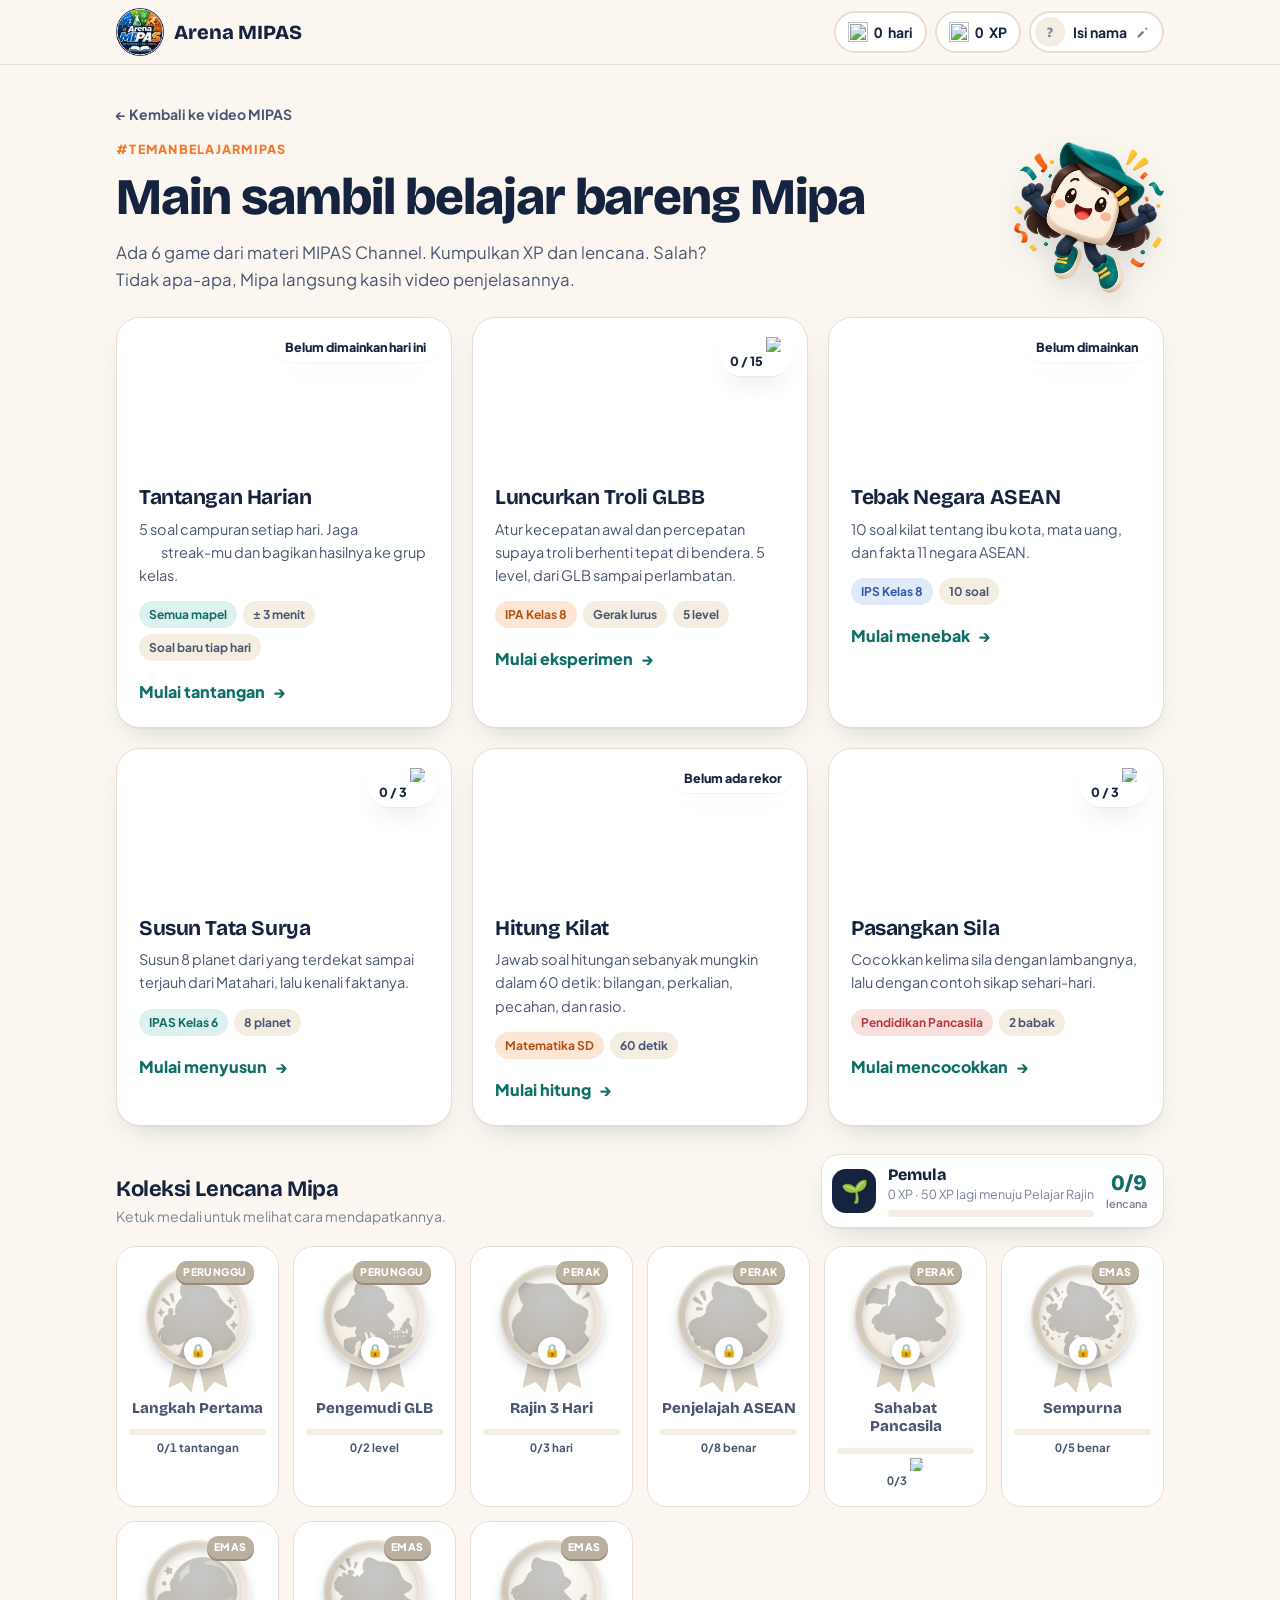
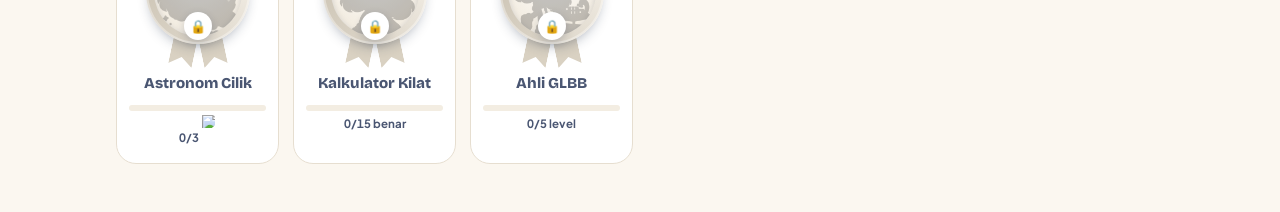
==== commit 56b77ae2: "Add files via upload" ====
--- a/mipas-web/arena.html
+++ b/mipas-web/arena.html
@@ -49,6 +49,9 @@
 .stats { display: flex; gap: 8px; }
 .pill { display: inline-flex; align-items: center; gap: 6px; padding: 7px 12px; border-radius: 999px; background: var(--paper); border: 2px solid var(--line); font-weight: 700; font-size: 14px; font-variant-numeric: tabular-nums; white-space: nowrap; }
 .pill .ico { font-size: 15px; }
+img.ico { width: 20px; height: 20px; display: block; }
+img.ei.off { filter: grayscale(1); opacity: .35; }
+img.ei, .result img.ei, .endcard img.ei { animation: none; width: 1.15em; height: 1.15em; vertical-align: -0.2em; margin: 0 .1em; display: inline-block; }
 .pill.bump { animation: bump .45s ease; }
 
 /* Hub */
@@ -157,6 +160,15 @@
 .review { margin-top: 22px; text-align: left; display: grid; gap: 8px; }
 .review a { display: flex; gap: 10px; align-items: center; padding: 10px 12px; border-radius: 12px; background: var(--orange-bg); color: var(--ink); text-decoration: none; font-weight: 600; font-size: 14px; }
 .review a:hover { background: #FBD5BA; }
+.vid-card { display: flex; gap: 10px; align-items: center; margin-top: 10px; padding: 12px 14px; border-radius: 12px; background: var(--orange-bg); color: var(--ink) !important; text-decoration: none; font-weight: 600; font-size: 14px; line-height: 1.35; text-align: left; transition: background .15s, transform .15s; }
+.vid-card:hover { background: #FBD5BA; transform: translateX(3px); }
+.vid-card::before { content: '▶'; flex: none; font-size: 13px; }
+.vid-card small { display: block; font-weight: 700; font-size: 11.5px; color: #B4520F; letter-spacing: .04em; text-transform: uppercase; margin-bottom: 1px; }
+.endcard .review { max-width: 420px; margin: 16px auto 0; }
+.feedback .vid-card { background: var(--paper); box-shadow: 0 0 0 1.5px #F4C3A0; }
+.feedback .vid-card:hover { background: #FFF6EF; }
+.lab-msg { flex-wrap: wrap; }
+.lab-msg .vid-card { flex-basis: 100%; }
 .countdown { margin-top: 14px; color: var(--ink-3); font-size: 13.5px; font-variant-numeric: tabular-nums; }
 .toast { position: fixed; left: 50%; bottom: calc(24px + env(safe-area-inset-bottom, 0px)); transform: translateX(-50%); background: var(--ink); color: #fff; padding: 10px 18px; border-radius: 999px; font-weight: 700; font-size: 14px; z-index: 30; animation: rise .25s ease both; }
 
@@ -526,8 +538,8 @@
   <div class="wrap top-in">
     <button class="brand" id="home-btn" type="button" aria-label="Kembali ke Arena"><img class="brand-logo" src="arena-assets/arena-logo.webp" alt="" width="48" height="48"><span class="brand-text">Arena MIPAS</span></button>
     <div class="stats">
-      <span class="pill" id="pill-streak" title="Hari berturut-turut ikut Tantangan Harian"><span class="ico">🔥</span><b id="streak">0</b><span class="lbl">hari</span></span>
-      <span class="pill" id="pill-xp" title="Poin pengalaman"><span class="ico">⭐</span><b id="xp">0</b><span class="lbl">XP</span></span>
+      <span class="pill" id="pill-streak" title="Hari berturut-turut ikut Tantangan Harian"><img class="ico" src="arena-assets/icon-fire.webp" alt="" width="20" height="20"><b id="streak">0</b><span class="lbl">hari</span></span>
+      <span class="pill" id="pill-xp" title="Poin pengalaman"><img class="ico" src="arena-assets/icon-star.webp" alt="" width="20" height="20"><b id="xp">0</b><span class="lbl">XP</span></span>
       <button type="button" class="profile" id="profile-btn" aria-label="Atur nama panggilan"><span class="avatar" id="avatar">?</span><span class="pname" id="pname">Isi nama</span><svg class="pedit" viewBox="0 0 24 24" aria-hidden="true"><path d="M4 17.3V20h2.7l8-8-2.7-2.7-8 8zM19.7 7a1 1 0 0 0 0-1.4l-1.3-1.3a1 1 0 0 0-1.4 0l-1.1 1.1 2.7 2.7L19.7 7z"/></svg></button>
     </div>
   </div>
@@ -555,14 +567,14 @@
         </div>
         <div class="gc-body">
           <h2>Tantangan Harian</h2>
-          <p>5 soal campuran setiap hari. Jaga 🔥 streak-mu dan bagikan hasilnya ke grup kelas.</p>
+          <p>5 soal campuran setiap hari. Jaga <span style="white-space:nowrap"><img class="ei" src="arena-assets/icon-fire.webp" alt=""> streak-mu</span> dan bagikan hasilnya ke grup kelas.</p>
           <div class="gc-meta"><span class="tag teal">Semua mapel</span><span class="tag">± 3 menit</span><span class="tag">Soal baru tiap hari</span></div>
           <span class="gc-cta">Mulai tantangan</span>
         </div>
       </button>
 
       <button class="game-card" type="button" data-open="glbb">
-        <span class="gc-status" id="glbb-status">0 / 15 ⭐</span>
+        <span class="gc-status" id="glbb-status">0 / 15 <img class="ei" src="arena-assets/icon-star.webp" alt="bintang"></span>
         <div class="gc-art glbb" aria-hidden="true">
           <span class="gc-formula">s = v₀t + ½at²</span>
           <div class="gc-track"></div><div class="gc-flag"></div><div class="gc-cart"></div>
@@ -591,7 +603,7 @@
       </button>
 
       <button class="game-card" type="button" data-open="surya">
-        <span class="gc-status" id="surya-status">0 / 3 ⭐</span>
+        <span class="gc-status" id="surya-status">0 / 3 <img class="ei" src="arena-assets/icon-star.webp" alt="bintang"></span>
         <div class="gc-art surya" aria-hidden="true">
           <div class="gc-orbit"><span class="sun" data-p="sun"></span>
             <img data-p="merkurius" alt="" style="left:80px;width:14px">
@@ -625,7 +637,7 @@
       </button>
 
       <button class="game-card" type="button" data-open="sila">
-        <span class="gc-status" id="sila-status">0 / 3 ⭐</span>
+        <span class="gc-status" id="sila-status">0 / 3 <img class="ei" src="arena-assets/icon-star.webp" alt="bintang"></span>
         <div class="gc-art sila" aria-hidden="true">
           <div class="gc-emoji"><img data-s="bintang" alt=""><img data-s="rantai" alt=""><img data-s="beringin" alt=""><img data-s="banteng" alt=""><img data-s="padi" alt=""></div>
           <img data-m="merahputih" alt="" width="199" height="240">
@@ -798,6 +810,10 @@
   const PL = {"sun": {"src": "arena-assets/planet-sun.webp", "w": 220, "h": 217}, "merkurius": {"src": "arena-assets/planet-merkurius.webp", "w": 216, "h": 220}, "venus": {"src": "arena-assets/planet-venus.webp", "w": 218, "h": 220}, "bumi": {"src": "arena-assets/planet-bumi.webp", "w": 220, "h": 217}, "mars": {"src": "arena-assets/planet-mars.webp", "w": 220, "h": 219}, "jupiter": {"src": "arena-assets/planet-jupiter.webp", "w": 220, "h": 220}, "saturnus": {"src": "arena-assets/planet-saturnus.webp", "w": 220, "h": 117}, "uranus": {"src": "arena-assets/planet-uranus.webp", "w": 140, "h": 220}, "neptunus": {"src": "arena-assets/planet-neptunus.webp", "w": 220, "h": 220}};
   const SL = {"bintang": "arena-assets/sila-bintang.webp", "rantai": "arena-assets/sila-rantai.webp", "beringin": "arena-assets/sila-beringin.webp", "banteng": "arena-assets/sila-banteng.webp", "padi": "arena-assets/sila-padi.webp"};
   const LOGO = 'arena-assets/arena-logo.webp';
+  const FIRE = 'arena-assets/icon-fire.webp';
+  const STAR = 'arena-assets/icon-star.webp';
+  const plainTxt = (h) => h.replace(/<img[^>]*>/g, '⭐');
+  const SI = `<img class="ei" src="${STAR}" alt="bintang">`;
   const M = { explore: 'arena-assets/mipa-explore.webp', merahputih: 'arena-assets/mipa-merahputih.webp', success: 'arena-assets/mipa-success.webp', celebrate: 'arena-assets/mipa-celebrate.webp', thinking: 'arena-assets/mipa-thinking.webp', oops: 'arena-assets/mipa-oops.webp', scientist: 'arena-assets/mipa-scientist.webp', explorer: 'arena-assets/mipa-explorer.webp', astronaut: 'arena-assets/mipa-astronaut.webp', stopwatch: 'arena-assets/mipa-stopwatch.webp' };
   const $ = (s) => document.querySelector(s);
   document.querySelectorAll('img[data-m]').forEach((i) => (i.src = M[i.dataset.m]));
@@ -806,6 +822,7 @@
   const reduce = matchMedia('(prefers-reduced-motion: reduce)').matches;
   const fmt = (n, d = 1) => n.toLocaleString('id-ID', { minimumFractionDigits: d, maximumFractionDigits: d });
   const fmtN = (n) => Number.isInteger(n) ? String(n).replace('-', '−') : fmt(n, 1).replace('-', '−');
+  const vidCard = (id, title, label = 'Tonton penjelasannya') => `<a class="vid-card" href="${yt(id)}" target="_blank" rel="noopener"><span><small>${label}</small>${title}</span></a>`;
   const yt = (id) => `/?v=${encodeURIComponent(id)}`;
 
   /* ---------- Penyimpanan per perangkat ---------- */
@@ -839,11 +856,11 @@
     { id: 'glb', m: 'scientist', tier: 'bronze', name: 'Pengemudi GLB', desc: 'Lulus level 1 dan 2 di Troli GLBB.', prog: () => [((S.glbb[0] || 0) > 0) + ((S.glbb[1] || 0) > 0), 2, 'level'] },
     { id: 'streak3', m: 'explore', tier: 'silver', name: 'Rajin 3 Hari', desc: 'Ikut tantangan harian 3 hari berturut-turut.', prog: () => [Math.min(curStreak(), 3), 3, 'hari'] },
     { id: 'asean', m: 'explorer', tier: 'silver', name: 'Penjelajah ASEAN', desc: 'Skor minimal 8 dari 10 di Tebak Negara ASEAN.', prog: () => [Math.min(S.best.asean || 0, 8), 8, 'benar'] },
-    { id: 'sila', m: 'merahputih', tier: 'silver', name: 'Sahabat Pancasila', desc: 'Selesaikan Pasangkan Sila dengan maksimal 1 kali salah.', prog: () => [S.best.sila || 0, 3, '⭐'] },
+    { id: 'sila', m: 'merahputih', tier: 'silver', name: 'Sahabat Pancasila', desc: 'Selesaikan Pasangkan Sila dengan maksimal 1 kali salah.', prog: () => [S.best.sila || 0, 3, SI] },
     { id: 'perfect', m: 'celebrate', tier: 'gold', name: 'Sempurna', desc: 'Jawab benar 5 dari 5 soal tantangan harian.', prog: () => [bestDaily(), 5, 'benar'] },
-    { id: 'astro', m: 'astronaut', tier: 'gold', name: 'Astronom Cilik', desc: 'Susun tata surya dengan benar pada percobaan pertama.', prog: () => [S.best.surya || 0, 3, '⭐'] },
+    { id: 'astro', m: 'astronaut', tier: 'gold', name: 'Astronom Cilik', desc: 'Susun tata surya dengan benar pada percobaan pertama.', prog: () => [S.best.surya || 0, 3, SI] },
     { id: 'kilat', m: 'stopwatch', tier: 'gold', name: 'Kalkulator Kilat', desc: '15 jawaban benar dalam 60 detik di Hitung Kilat.', prog: () => [Math.min(S.best.kilat || 0, 15), 15, 'benar'] },
-    { id: 'glbbpro', m: 'scientist', tier: 'gold', name: 'Ahli GLBB', desc: 'Raih minimal ⭐⭐ di semua 5 level Troli GLBB.', prog: () => [LEVELS.filter((_, i) => (S.glbb[i] || 0) >= 2).length, 5, 'level'] },
+    { id: 'glbbpro', m: 'scientist', tier: 'gold', name: 'Ahli GLBB', desc: 'Raih minimal ' + SI + SI + ' di semua 5 level Troli GLBB.', prog: () => [LEVELS.filter((_, i) => (S.glbb[i] || 0) >= 2).length, 5, 'level'] },
   ];
   const TIER = { bronze: 'Perunggu', silver: 'Perak', gold: 'Emas' };
   const RANKS = [
@@ -915,7 +932,7 @@
     $('#aw-close').focus({ preventScroll: true });
     $('#aw-close').addEventListener('click', closeAward);
     const sh = $('#aw-share');
-    const txt = `${who()} dapat lencana ${TIER[b.tier]} "${b.name}" di Arena MIPAS! 🏅\n${b.desc}\nAyo coba juga: mipas.vercel.app/arena`;
+    const txt = `${who()} dapat lencana ${TIER[b.tier]} "${b.name}" di Arena MIPAS! 🏅\n${plainTxt(b.desc)}\nAyo coba juga: mipas.vercel.app/arena`;
     if (sh) sh.addEventListener('click', () => shareImage(() => drawBadgeCard(b), `lencana-${b.id}.png`, txt));
 
     if (on && fresh) confetti(); else stopConfetti();
@@ -1002,11 +1019,11 @@
     const d = S.daily[today()];
     $('#daily-status').textContent = d && d.done ? `Selesai: ${d.score}/5 ✓` : 'Belum dimainkan hari ini';
     const stars = LEVELS.reduce((n, _, i) => n + (S.glbb[i] || 0), 0);
-    $('#glbb-status').textContent = `${stars} / ${LEVELS.length * 3} ⭐`;
+    $('#glbb-status').innerHTML = `${stars} / ${LEVELS.length * 3} ${SI}`;
     $('#asean-status').textContent = S.best.asean != null ? `Terbaik ${S.best.asean}/10` : 'Belum dimainkan';
-    $('#surya-status').textContent = `${S.best.surya || 0} / 3 ⭐`;
+    $('#surya-status').innerHTML = `${S.best.surya || 0} / 3 ${SI}`;
     $('#kilat-status').textContent = S.best.kilat ? `Rekor ${S.best.kilat} benar` : 'Belum ada rekor';
-    $('#sila-status').textContent = `${S.best.sila || 0} / 3 ⭐`;
+    $('#sila-status').innerHTML = `${S.best.sila || 0} / 3 ${SI}`;
     renderBadges();
     renderStats();
   }
@@ -1097,7 +1114,7 @@
     });
     $('#fb').innerHTML = ok
       ? `<div class="feedback ok"><div><strong>Benar! +10 XP</strong>${Q.e}</div></div>`
-      : `<div class="feedback no"><div><strong>Belum tepat, tidak apa-apa</strong>${Q.e}<br>Tonton penjelasannya: <a href="${yt(Q.v)}" target="_blank" rel="noopener">▶ ${Q.vt}</a></div></div>`;
+      : `<div class="feedback no"><div><strong>Belum tepat, tidak apa-apa</strong>${Q.e}${vidCard(Q.v, Q.vt)}</div></div>`;
     const score = D.answers.filter(Boolean).length;
     $('#side-score').textContent = score;
     ok ? setSide(M.success, 'Hebat!', 'Jawabanmu benar. Lanjut!', true) : setSide(M.oops, 'Hmm, hampir!', 'Coba tonton videonya nanti, ya.', true);
@@ -1141,7 +1158,7 @@
         <div class="big">${score}/5</div>
         <div class="grid-share">${D.answers.map((a, k) => `<span class="${a ? 'ok' : 'no'}" style="animation-delay:${k * 0.08}s"></span>`).join('')}</div>
         <p style="color:var(--ink-2);margin:6px 0 0">${msg[1]}</p>
-        ${D.practice ? '' : `<div class="share-box"><pre id="share-text">${escH(shareText())}</pre><div class="share-btns"><button type="button" class="btn btn-yellow" id="share-img"><svg class="ico-share" viewBox="0 0 24 24" aria-hidden="true"><path d="M12 3l4 4h-3v8h-2V7H8l4-4zm-7 9h2v7h10v-7h2v9H5v-9z"/></svg>Bagikan hasil</button></div></div>`}
+        ${D.practice ? '' : `<div class="share-box"><pre id="share-text">${escH(shareText()).replace('🔥', `<img class="ei" src="${FIRE}" alt="🔥">`)}</pre><div class="share-btns"><button type="button" class="btn btn-yellow" id="share-img"><svg class="ico-share" viewBox="0 0 24 24" aria-hidden="true"><path d="M12 3l4 4h-3v8h-2V7H8l4-4zm-7 9h2v7h10v-7h2v9H5v-9z"/></svg>Bagikan hasil</button></div></div>`}
         ${wrong.length ? `<div class="review"><b style="font-size:14px">Video untuk soal yang belum tepat:</b>${wrong.map((q) => `<a href="${yt(q.v)}" target="_blank" rel="noopener">▶ <span>${q.vt}</span></a>`).join('')}</div>` : ''}
         <div class="result-actions">
           <button type="button" class="btn btn-ghost" id="practice">Latihan soal acak</button>
@@ -1343,7 +1360,7 @@
       const prev = S.glbb[L] || 0;
       if (stars > prev) { addXP((stars - prev) * 5); S.glbb[L] = stars; save(); }
       const last = L === LEVELS.length - 1;
-      setLab(stars === 3 ? M.celebrate : M.success, `${'⭐'.repeat(stars)} ${stars === 3 ? 'Tepat sasaran!' : 'Hampir pas!'}`, stars === 3 ? (last ? 'Semua level selesai. Kamu Ahli GLBB!' : 'Level berikutnya terbuka.') : `Selisih ${fmt(off)} m dari bendera. Coba hitung lagi untuk ⭐⭐⭐.`, true);
+      setLab(stars === 3 ? M.celebrate : M.success, `${SI.repeat(stars)} ${stars === 3 ? 'Tepat sasaran!' : 'Hampir pas!'}`, stars === 3 ? (last ? 'Semua level selesai. Kamu Ahli GLBB!' : 'Level berikutnya terbuka.') : `Selisih ${fmt(off)} m dari bendera. Coba hitung lagi untuk ${SI.repeat(3)}.`, true);
       if ((S.glbb[0] || 0) && (S.glbb[1] || 0)) award('glb');
       if (LEVELS.every((_, i) => (S.glbb[i] || 0) >= 2)) award('glbbpro');
       renderLevels();
@@ -1356,7 +1373,7 @@
       }
     } else {
       const lessMore = s < lv.target ? 'kurang jauh' : 'kejauhan';
-      setLab(M.oops, `Troli ${lessMore}`, `Berhenti di ${fmt(s)} m, target ${lv.target} m. Ubah nilainya lalu coba lagi. Butuh bantuan? <a href="${yt(lv.lockA === 0 ? 'cC4ZhJdBSwU' : '9NAdK6toH8o')}" target="_blank" rel="noopener" style="color:var(--ink);font-weight:700">Tonton video ${lv.lockA === 0 ? 'GLB' : 'GLBB'}</a>`, true);
+      setLab(M.oops, `Troli ${lessMore}`, `Berhenti di ${fmt(s)} m, target ${lv.target} m. Ubah nilainya lalu coba lagi.${vidCard(lv.lockA === 0 ? 'cC4ZhJdBSwU' : '9NAdK6toH8o', lv.lockA === 0 ? 'GLB (Gerak Lurus Beraturan) + Contoh Soal' : 'GLBB (Gerak Lurus Berubah Beraturan) + Contoh Soal', 'Butuh bantuan? Tonton videonya')}`, true);
       $('#launch').disabled = false;
     }
   }
@@ -1367,7 +1384,7 @@
      ===================================================== */
   const shuffle = (arr) => { const a = [...arr]; for (let i = a.length - 1; i > 0; i--) { const j = Math.floor(Math.random() * (i + 1)); [a[i], a[j]] = [a[j], a[i]]; } return a; };
   const rint = (a, b) => a + Math.floor(Math.random() * (b - a + 1));
-  const starStr = (n) => '⭐'.repeat(n) + '☆'.repeat(3 - n);
+  const starStr = (n) => SI.repeat(n) + SI.replace('class="ei"', 'class="ei off"').repeat(3 - n);
   function sideSet(prefix, img, title, text, hop) {
     const el = $(`#${prefix}-mipa`); el.src = img;
     if (hop) { el.classList.remove('hop'); void el.offsetWidth; el.classList.add('hop'); }
@@ -1379,13 +1396,14 @@
     if (better) { S.best[key] = val; save(); }
     return better;
   }
-  function endCard(box, { img, title, big, stars, text, again, againLabel = 'Main lagi' }) {
+  function endCard(box, { img, title, big, stars, text, again, againLabel = 'Main lagi', video }) {
     box.innerHTML = `<div class="endcard">
       <img src="${img}" alt="" width="199" height="240">
       <h3>${title}</h3>
       ${big != null ? `<div class="big">${big}</div>` : ''}
       ${stars != null ? `<div class="stars-big">${starStr(stars)}</div>` : ''}
       <p>${text}</p>
+      ${video ? `<div class="review"><b style="font-size:14px">Pelajari lagi materinya:</b>${vidCard(video[0], video[1], 'Video MIPAS')}</div>` : ''}
       <div class="result-actions">
         <button type="button" class="btn btn-primary" data-again>${againLabel}</button>
         <button type="button" class="btn btn-ghost" data-home2>Pilih game lain</button>
@@ -1435,7 +1453,7 @@
     $('#asean-sc').textContent = 0;
     sideSet('asean', M.explorer, 'Siap menjelajah?', 'Ada 11 negara anggota ASEAN, termasuk Timor-Leste yang bergabung tahun 2025.');
     box.innerHTML = `<div class="intro"><img src="${M.explorer}" alt="" width="191" height="240"><h3>Tebak Negara ASEAN</h3>
-      <p>10 soal tentang ibu kota, mata uang, dan fakta negara-negara Asia Tenggara. Jawab beruntun untuk kombo 🔥.</p>
+      <p>10 soal tentang ibu kota, mata uang, dan fakta negara-negara Asia Tenggara. Jawab beruntun untuk kombo <img class="ei" src="arena-assets/icon-fire.webp" alt="">.</p>
       <button type="button" class="btn btn-primary" id="asean-go">Mulai ▶</button>${S.best.asean != null ? `<p class="countdown">Skor terbaikmu: ${S.best.asean}/10</p>` : ''}</div>`;
     $('#asean-go').addEventListener('click', startAsean);
   }
@@ -1444,7 +1462,7 @@
     const q = A.qs[A.i];
     $('#asean-box').innerHTML = `
       <div class="progress">${A.qs.map((_, k) => `<span class="${k < A.i ? (A.qs[k].ok ? 'ok' : 'no') : k === A.i ? 'cur' : ''}"></span>`).join('')}</div>
-      <div class="ghud"><span class="qnum">Soal ${A.i + 1} dari 10</span><span class="combo" id="asean-combo">${A.combo > 1 ? `🔥 Kombo ×${A.combo}` : ''}</span></div>
+      <div class="ghud"><span class="qnum">Soal ${A.i + 1} dari 10</span><span class="combo" id="asean-combo">${A.combo > 1 ? `<img class="ei" src="${FIRE}" alt="">Kombo ×${A.combo}` : ''}</span></div>
       <p class="asean-q"><small>${q.k}</small>${q.q}</p>
       <div class="opts two">${q.opts.map((o, k) => `<button type="button" class="opt" data-k="${k}"><b>${'ABCD'[k]}</b><span>${o}</span></button>`).join('')}</div>`;
     $('#asean-box').querySelectorAll('.opt').forEach((b) => b.addEventListener('click', () => answerAsean(b, q)));
@@ -1463,7 +1481,7 @@
     addXP(s * 2);
     if (s >= 8) award('asean');
     endCard($('#asean-box'), { img: s >= 7 ? M.celebrate : M.oops, title: s >= 9 ? 'Penjelajah sejati!' : s >= 7 ? 'Keren!' : 'Ayo coba lagi!', big: `${s}/10`, stars,
-      text: `${rec ? 'Rekor baru! ' : ''}+${s * 2} XP. Pelajari lagi di video <a href="${yt('qaSWlWH5cS4')}" target="_blank" rel="noopener" style="color:var(--ink);font-weight:700">Mengenal Negara-Negara ASEAN</a>.`, again: startAsean });
+      text: `${rec ? 'Rekor baru! ' : ''}+${s * 2} XP.`, again: startAsean, video: ['qaSWlWH5cS4', 'Mengenal Negara-Negara ASEAN'] });
     sideSet('asean', s >= 7 ? M.success : M.explorer, 'Selesai!', 'Soal diacak, jadi setiap main hasilnya berbeda.', true);
   }
 
@@ -1536,7 +1554,7 @@
       if (P.tries === 1) award('astro');
       sideSet('surya', M.celebrate, 'Urutan sempurna!', `Kamu berhasil dalam ${P.tries} kali coba.`, true);
       setTimeout(() => {
-        endCard($('#surya-box'), { img: M.celebrate, title: 'Tata surya tersusun!', stars, text: `+${stars * 5} XP. Ini fakta tiap planet:`, again: startSurya });
+        endCard($('#surya-box'), { img: M.celebrate, title: 'Tata surya tersusun!', stars, text: `+${stars * 5} XP. Ini fakta tiap planet:`, again: startSurya, video: ['VvaFNv8vg50', 'Mari Berkenalan dengan Benda Langit'] });
         const f = document.createElement('div'); f.className = 'facts';
         f.innerHTML = PLANETS.map((p, i) => `<div>${planetHTML(i, .8)}<b>${p.n}</b><span>${p.f}</span></div>`).join('');
         $('#surya-box .endcard p').after(f);
@@ -1613,7 +1631,7 @@
     if (K.over) return;
     const ok = btn.dataset.v === K.cur.a;
     $('#k-q').querySelectorAll('.opt').forEach((b) => { b.disabled = true; if (b.dataset.v === K.cur.a) b.classList.add('right'); else if (b === btn) b.classList.add('wrong'); });
-    if (ok) { K.score++; K.combo++; $('#k-score').textContent = K.score; $('#kilat-sc').textContent = K.score; const c = $('#k-combo'); c.textContent = K.combo > 2 ? `🔥 ×${K.combo}` : ''; c.classList.remove('bump'); void c.offsetWidth; c.classList.add('bump'); }
+    if (ok) { K.score++; K.combo++; $('#k-score').textContent = K.score; $('#kilat-sc').textContent = K.score; const c = $('#k-combo'); c.innerHTML = K.combo > 2 ? `<img class="ei" src="${FIRE}" alt="">×${K.combo}` : ''; c.classList.remove('bump'); void c.offsetWidth; c.classList.add('bump'); }
     else { K.wrong++; K.combo = 0; K.left = Math.max(0, K.left - 2); $('#k-combo').innerHTML = '<span class="penalty">−2 detik</span>'; }
     setTimeout(() => { if (!K.over) nextK(); }, ok ? 250 : 700);
   }
@@ -1624,7 +1642,7 @@
     addXP(s);
     if (s >= 15) award('kilat');
     sideSet('kilat', s >= 10 ? M.success : M.oops, 'Waktu habis!', rec && s ? 'Rekor baru, hebat!' : 'Coba kalahkan rekormu.', true);
-    endCard($('#kilat-box'), { img: s >= 10 ? M.celebrate : M.oops, title: rec && s ? 'Rekor baru!' : 'Waktu habis!', big: `${s} benar`, stars, text: `${K.wrong} salah · +${s} XP · Rekor: ${S.best.kilat || 0}`, again: startKilat });
+    endCard($('#kilat-box'), { img: s >= 10 ? M.celebrate : M.oops, title: rec && s ? 'Rekor baru!' : 'Waktu habis!', big: `${s} benar`, stars, text: `${K.wrong} salah · +${s} XP · Rekor: ${S.best.kilat || 0}`, again: startKilat, video: ['-YcmgeflAHw', 'Soal dan Pembahasan Rasio'] });
   }
 
   /* =====================================================
@@ -1680,7 +1698,7 @@
     addXP(stars * 5);
     if (m <= 1) award('sila');
     sideSet('sila', M.celebrate, 'Hebat!', 'Kamu mengenal Pancasila dengan baik.', true);
-    endCard($('#sila-box'), { img: M.celebrate, title: m === 0 ? 'Sempurna!' : 'Semua cocok!', stars, text: `${m} kali salah · +${stars * 5} XP. Pelajari lagi di video <a href="${yt('PL7zyKUWyZU')}" target="_blank" rel="noopener" style="color:var(--ink);font-weight:700">Makna Nilai-Nilai Pancasila</a>.`, again: startSila });
+    endCard($('#sila-box'), { img: M.celebrate, title: m === 0 ? 'Sempurna!' : 'Semua cocok!', stars, text: `${m} kali salah · +${stars * 5} XP.`, again: startSila, video: ['PL7zyKUWyZU', 'Makna Nilai-Nilai Pancasila'] });
   }
 
 
@@ -1739,7 +1757,12 @@
       x.fillStyle = '#fff'; x.font = '800 58px "Plus Jakarta Sans", sans-serif'; x.textBaseline = 'middle'; x.fillText(a ? '✓' : '✕', bx + sz / 2, by + sz / 2 + 4); x.textBaseline = 'alphabetic';
     });
     x.fillStyle = '#F5F1E8'; x.font = '700 40px "Plus Jakarta Sans", sans-serif';
-    x.fillText(`🔥 Streak ${S.streak} hari   ·   ⭐ ${S.xp} XP`, CW / 2, 1110);
+    { const t1 = `Streak ${S.streak} hari   ·   `, t2 = `${S.xp} XP`, w1 = x.measureText(t1).width, w2 = x.measureText(t2).width, fi = await loadImg(FIRE), st = await loadImg(STAR), isz = 46, g = 12, gx = CW / 2 - (isz + g + w1 + isz + g + w2) / 2;
+      x.textAlign = 'left';
+      if (fi) x.drawImage(fi, gx, 1110 - 38, isz, isz);
+      x.fillText(t1, gx + isz + g, 1110);
+      const sx = gx + isz + g + w1; if (st) x.drawImage(st, sx, 1110 - 38, isz, isz);
+      x.fillText(t2, sx + isz + g, 1110); x.textAlign = 'center'; }
     return c;
   }
   async function drawBadgeCard(b) {
@@ -1767,7 +1790,7 @@
     // teks
     x.fillStyle = '#F5F1E8'; x.font = '800 78px "Bricolage Grotesque", sans-serif'; x.fillText(b.name, cx, 1000);
     x.fillStyle = '#9FB0CF'; x.font = '600 36px "Plus Jakarta Sans", sans-serif';
-    const used = wrapText(x, b.desc, cx, 1062, CW - 220, 48);
+    const used = wrapText(x, plainTxt(b.desc), cx, 1062, CW - 220, 48);
     if (S.name) { x.fillStyle = '#FFD45C'; x.font = '700 34px "Plus Jakarta Sans", sans-serif'; x.fillText(`Diraih oleh ${S.name}`, cx, 1062 + used + 22); }
     return c;
   }
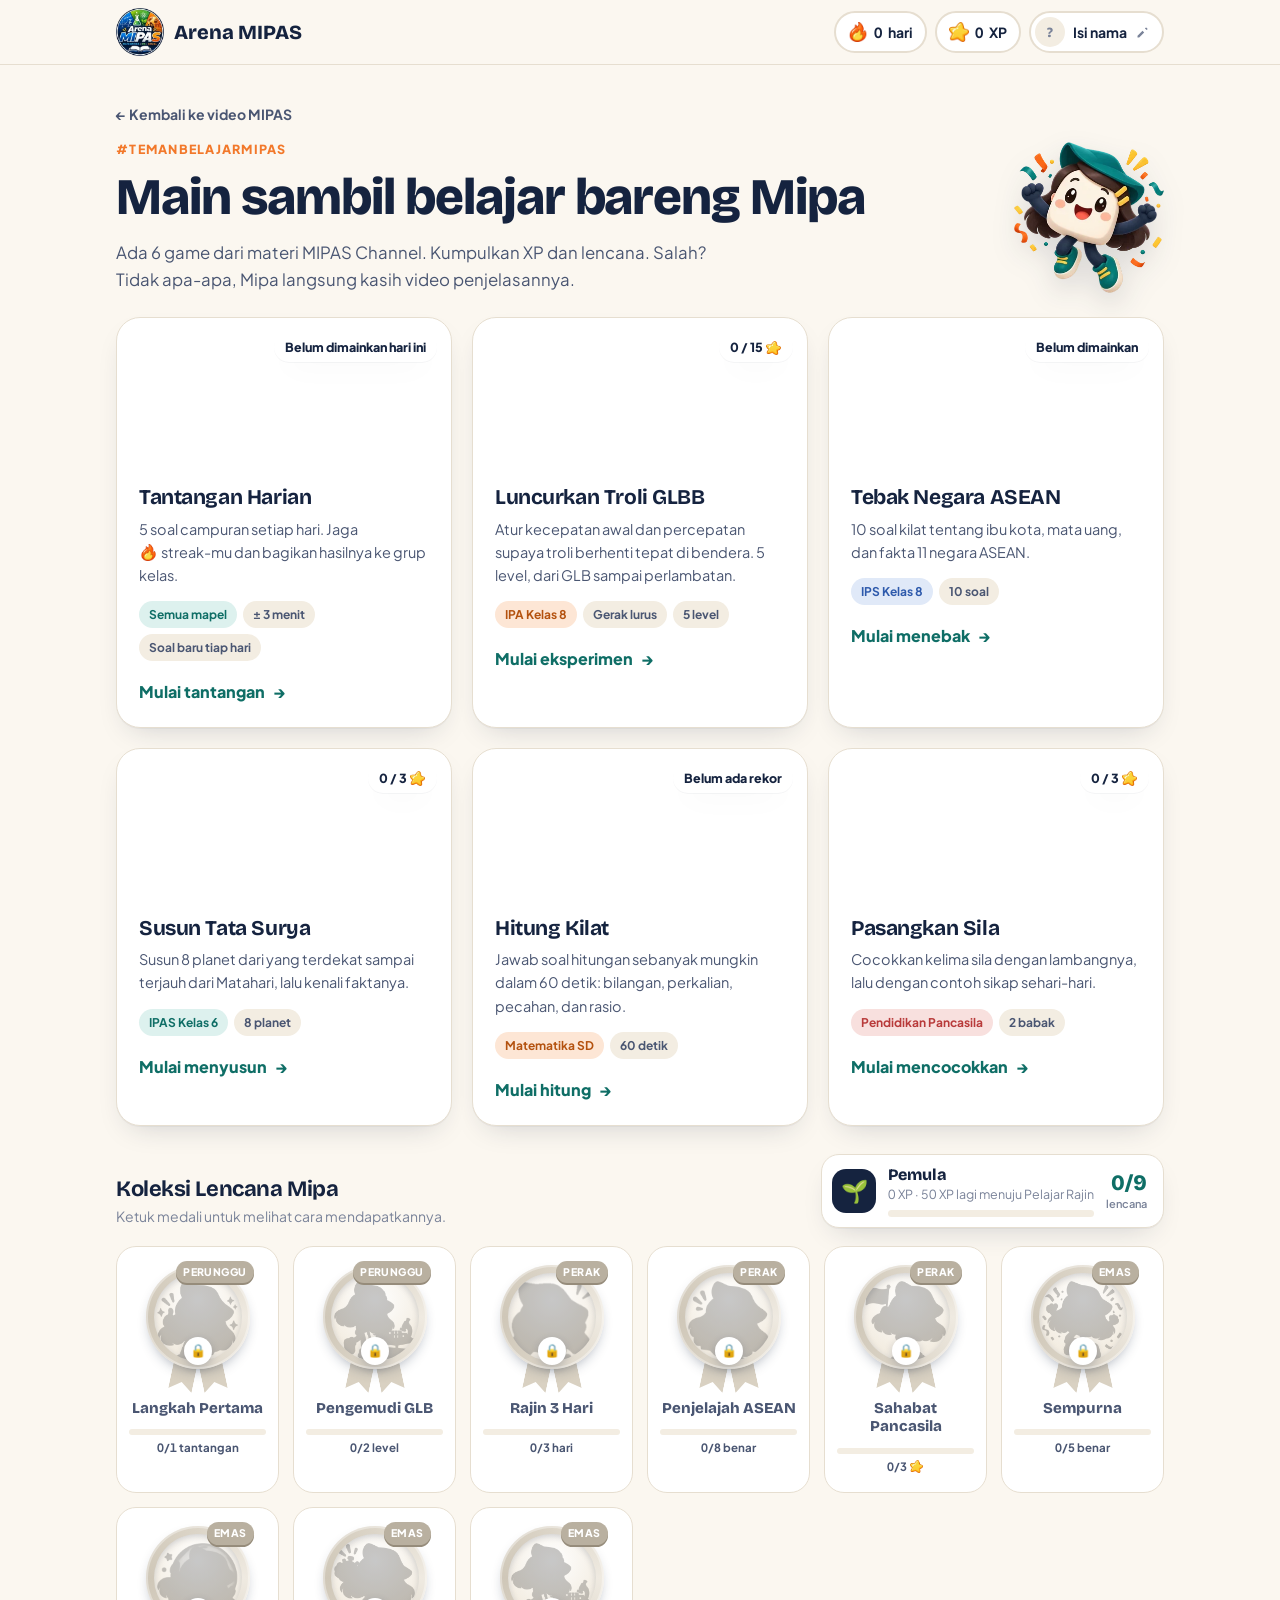
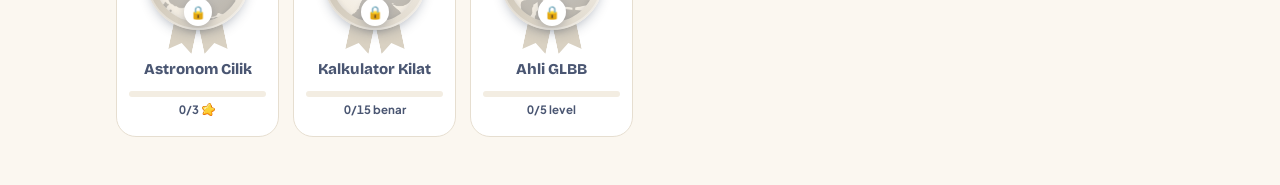
==== commit 78415648: "Add files via upload" ====
--- a/mipas-web/arena.html
+++ b/mipas-web/arena.html
@@ -50,6 +50,9 @@
 .pill { display: inline-flex; align-items: center; gap: 6px; padding: 7px 12px; border-radius: 999px; background: var(--paper); border: 2px solid var(--line); font-weight: 700; font-size: 14px; font-variant-numeric: tabular-nums; white-space: nowrap; }
 .pill .ico { font-size: 15px; }
 img.ico { width: 20px; height: 20px; display: block; }
+img.ei.wave { transform-origin: 70% 85%; animation: wave 1.4s ease-in-out .3s 2; }
+@keyframes wave { 0%,60%,100% { transform: rotate(0); } 10%,30% { transform: rotate(16deg); } 20%,40% { transform: rotate(-8deg); } }
+@media (prefers-reduced-motion: reduce) { img.ei.wave { animation: none; } }
 img.ei.off { filter: grayscale(1); opacity: .35; }
 img.ei, .result img.ei, .endcard img.ei { animation: none; width: 1.15em; height: 1.15em; vertical-align: -0.2em; margin: 0 .1em; display: inline-block; }
 .pill.bump { animation: bump .45s ease; }
@@ -812,6 +815,7 @@
   const LOGO = 'arena-assets/arena-logo.webp';
   const FIRE = 'arena-assets/icon-fire.webp';
   const STAR = 'arena-assets/icon-star.webp';
+  const WAVE = 'arena-assets/icon-wave.webp';
   const plainTxt = (h) => h.replace(/<img[^>]*>/g, '⭐');
   const SI = `<img class="ei" src="${STAR}" alt="bintang">`;
   const M = { explore: 'arena-assets/mipa-explore.webp', merahputih: 'arena-assets/mipa-merahputih.webp', success: 'arena-assets/mipa-success.webp', celebrate: 'arena-assets/mipa-celebrate.webp', thinking: 'arena-assets/mipa-thinking.webp', oops: 'arena-assets/mipa-oops.webp', scientist: 'arena-assets/mipa-scientist.webp', explorer: 'arena-assets/mipa-explorer.webp', astronaut: 'arena-assets/mipa-astronaut.webp', stopwatch: 'arena-assets/mipa-stopwatch.webp' };
@@ -968,7 +972,7 @@
   const escH = (t) => String(t).replace(/[&<>"']/g, (c) => ({ '&': '&amp;', '<': '&lt;', '>': '&gt;', '"': '&quot;', "'": '&#39;' }[c]));
   const who = () => S.name || 'Aku';
   function renderName() {
-    $('#hello').textContent = S.name ? `Hai, ${S.name}! 👋` : '#TemanBelajarMIPAS';
+    $('#hello').innerHTML = S.name ? `Hai, ${escH(S.name)}! <img class="ei wave" src="${WAVE}" alt="👋">` : '#TemanBelajarMIPAS';
     const pb = $('#profile-btn');
     pb.classList.toggle('empty', !S.name);
     $('#avatar').textContent = S.name ? [...S.name][0] : '?';
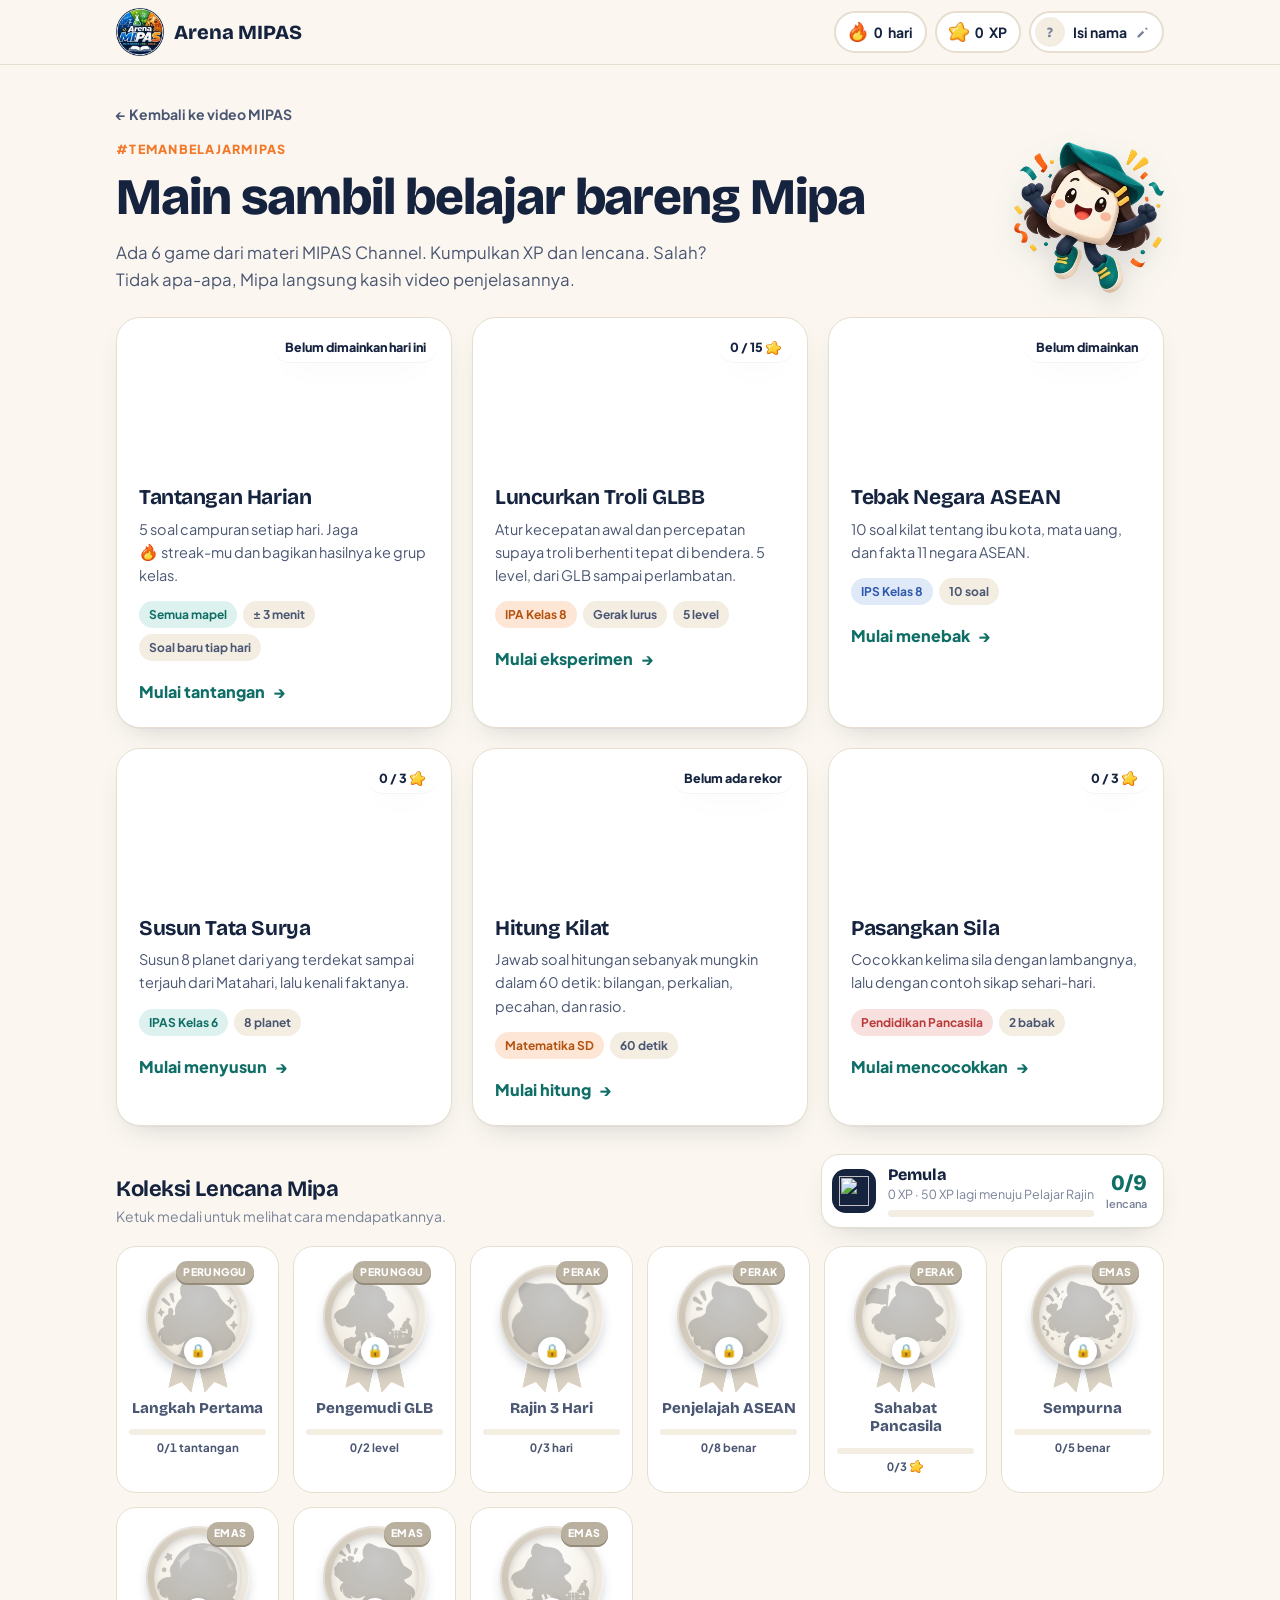
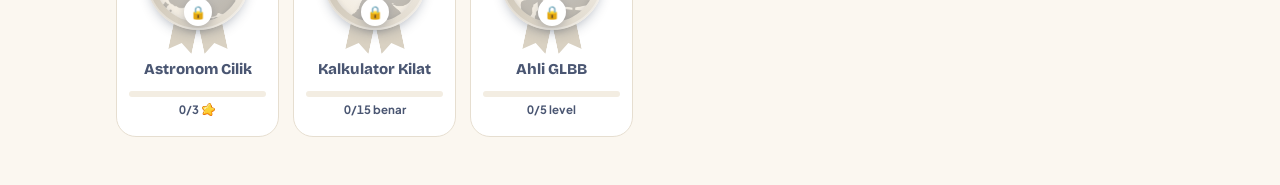
==== commit 0dabc8d0: "Add files via upload" ====
--- a/mipas-web/arena.html
+++ b/mipas-web/arena.html
@@ -68,8 +68,8 @@
 .game-card:hover { transform: translateY(-4px) rotate(-.4deg); box-shadow: 0 22px 40px -18px rgba(21,35,63,.35); }
 .game-card:active { transform: translateY(-1px) scale(.99); }
 .gc-art { position: relative; height: 170px; display: grid; place-items: center; overflow: hidden; }
-.gc-art.daily { background: radial-gradient(circle at 80% 20%, rgba(255,212,92,.55) 0 22%, transparent 23%), var(--teal); }
-.gc-art.glbb { background: var(--board); }
+.gc-art.daily { background: url('arena-assets/bg-daily.webp') left center / cover no-repeat, var(--teal); }
+.gc-art.glbb { background: url('arena-assets/bg-glbb.webp') left center / cover no-repeat, var(--board); }
 .gc-art img { position: absolute; right: 14px; bottom: -6px; width: 118px; height: auto; transition: transform .35s cubic-bezier(.3,1.6,.5,1); }
 .game-card:hover .gc-art > img { transform: translateY(-6px) rotate(-4deg); }
 .gc-tiles { display: flex; gap: 6px; position: absolute; left: 22px; top: 50%; transform: translateY(-50%); }
@@ -185,7 +185,8 @@
 .lv:hover:not(:disabled) { border-color: var(--chalk); }
 .lv.cur { background: var(--yellow); border-color: var(--yellow); color: var(--ink); }
 .lv:disabled { opacity: .35; cursor: not-allowed; }
-.lv-stars { font-size: 9px; display: block; line-height: 1; margin-top: -2px; letter-spacing: -1px; }
+.lv { padding: 0; display: inline-flex; flex-direction: column; align-items: center; justify-content: center; line-height: 1; }
+.lv-stars { font-size: 9px; display: block; line-height: 1; margin-top: 2px; letter-spacing: 0; white-space: nowrap; text-align: center; }
 .mission { font-size: 14px; color: var(--chalk-2); }
 .mission b { color: var(--yellow); }
 canvas { display: block; width: 100%; height: 280px; }
@@ -219,10 +220,10 @@
 .gc-art { height: 150px; }
 .gc-art img { width: 100px; }
 .gc-body h2 { font-size: 21px; }
-.gc-art.asean { background: radial-gradient(circle at 15% 85%, rgba(255,255,255,.12) 0 30%, transparent 31%), #2E5AAC; }
-.gc-art.surya { background: #10172B; }
-.gc-art.kilat { background: var(--orange); }
-.gc-art.sila { background: #B83A3A; }
+.gc-art.asean { background: url('arena-assets/bg-asean.webp') left center / cover no-repeat, #2E5AAC; }
+.gc-art.surya { background: url('arena-assets/bg-surya.webp') left center / cover no-repeat, #10172B; }
+.gc-art.kilat { background: url('arena-assets/bg-kilat.webp') left center / cover no-repeat, var(--orange); }
+.gc-art.sila { background: url('arena-assets/bg-sila.webp') left center / cover no-repeat, #B83A3A; }
 .gc-chips { position: absolute; left: 20px; top: 26px; display: flex; flex-direction: column; gap: 8px; align-items: flex-start; }
 .gc-chips span { background: var(--paper); color: var(--ink); font-weight: 800; font-size: 13px; padding: 6px 12px; border-radius: 999px; box-shadow: 0 4px 0 rgba(0,0,0,.15); animation: pop .5s cubic-bezier(.2,.8,.3,1.4) both; }
 .gc-chips span:nth-child(2) { animation-delay: .1s; margin-left: 18px; } .gc-chips span:nth-child(3) { animation-delay: .2s; }
@@ -358,6 +359,7 @@
 .badges-head h3 { font-size: 22px; margin: 0; }
 .badges-sub { margin: 4px 0 0; color: var(--ink-3); font-size: 14px; }
 .rank { display: flex; align-items: center; gap: 12px; background: var(--paper); border: 1px solid var(--line); border-radius: 18px; padding: 10px 16px 10px 10px; box-shadow: var(--shadow); min-width: 280px; }
+.rank-ico img { width: 30px; height: 30px; display: block; }
 .rank-ico { width: 44px; height: 44px; border-radius: 14px; background: var(--ink); color: var(--yellow); display: grid; place-items: center; font-size: 22px; flex: none; }
 .rank-txt { flex: 1; min-width: 0; }
 .rank-txt b { display: block; font: 800 16px var(--display); }
@@ -565,7 +567,6 @@
       <button class="game-card" type="button" data-open="daily">
         <span class="gc-status" id="daily-status">Belum dimainkan hari ini</span>
         <div class="gc-art daily" aria-hidden="true">
-          <div class="gc-tiles"><span class="ok">✓</span><span class="ok">✓</span><span class="no">✗</span><span class="ok">✓</span><span>?</span></div>
           <img data-m="explore" alt="" width="201" height="240">
         </div>
         <div class="gc-body">
@@ -579,8 +580,6 @@
       <button class="game-card" type="button" data-open="glbb">
         <span class="gc-status" id="glbb-status">0 / 15 <img class="ei" src="arena-assets/icon-star.webp" alt="bintang"></span>
         <div class="gc-art glbb" aria-hidden="true">
-          <span class="gc-formula">s = v₀t + ½at²</span>
-          <div class="gc-track"></div><div class="gc-flag"></div><div class="gc-cart"></div>
           <img data-m="scientist" alt="" width="235" height="240">
         </div>
         <div class="gc-body">
@@ -594,7 +593,6 @@
       <button class="game-card" type="button" data-open="asean">
         <span class="gc-status" id="asean-status">Belum dimainkan</span>
         <div class="gc-art asean" aria-hidden="true">
-          <div class="gc-chips"><span>Hanoi?</span><span class="hit">Manila ✓</span><span>Dili?</span></div>
           <img data-m="explorer" alt="" width="191" height="240">
         </div>
         <div class="gc-body">
@@ -628,7 +626,6 @@
       <button class="game-card" type="button" data-open="kilat">
         <span class="gc-status" id="kilat-status">Belum ada rekor</span>
         <div class="gc-art kilat" aria-hidden="true">
-          <div class="gc-kilat"><small>Berapa hasilnya?</small>7 × 8 = ?</div>
           <img data-m="stopwatch" alt="" width="200" height="207">
         </div>
         <div class="gc-body">
@@ -868,10 +865,10 @@
   ];
   const TIER = { bronze: 'Perunggu', silver: 'Perak', gold: 'Emas' };
   const RANKS = [
-    { xp: 0, ico: '🌱', name: 'Pemula' },
-    { xp: 50, ico: '📘', name: 'Pelajar Rajin' },
-    { xp: 150, ico: '⭐', name: 'Bintang Kelas' },
-    { xp: 300, ico: '🏆', name: 'Juara MIPAS' },
+    { xp: 0, ico: 'arena-assets/icon-sprout.webp', name: 'Pemula' },
+    { xp: 50, ico: 'arena-assets/icon-book.webp', name: 'Pelajar Rajin' },
+    { xp: 150, ico: STAR, name: 'Bintang Kelas' },
+    { xp: 300, ico: 'arena-assets/icon-trophy.webp', name: 'Juara MIPAS' },
   ];
 
   function medalHTML(b, opts = {}) {
@@ -898,7 +895,7 @@
     const cur = RANKS[r], next = RANKS[r + 1];
     const pct = next ? Math.round(((xp - cur.xp) / (next.xp - cur.xp)) * 100) : 100;
     $('#rank').innerHTML = `
-      <span class="rank-ico">${cur.ico}</span>
+      <span class="rank-ico"><img src="${cur.ico}" alt=""></span>
       <div class="rank-txt"><b>${cur.name}</b><small>${next ? `${xp} XP · ${next.xp - xp} XP lagi menuju ${next.name}` : `${xp} XP · gelar tertinggi!`}</small><div class="rank-bar"><i style="width:${pct}%"></i></div></div>
       <div class="rank-count">${S.badges.length}/${BADGES.length}<small>lencana</small></div>`;
   }
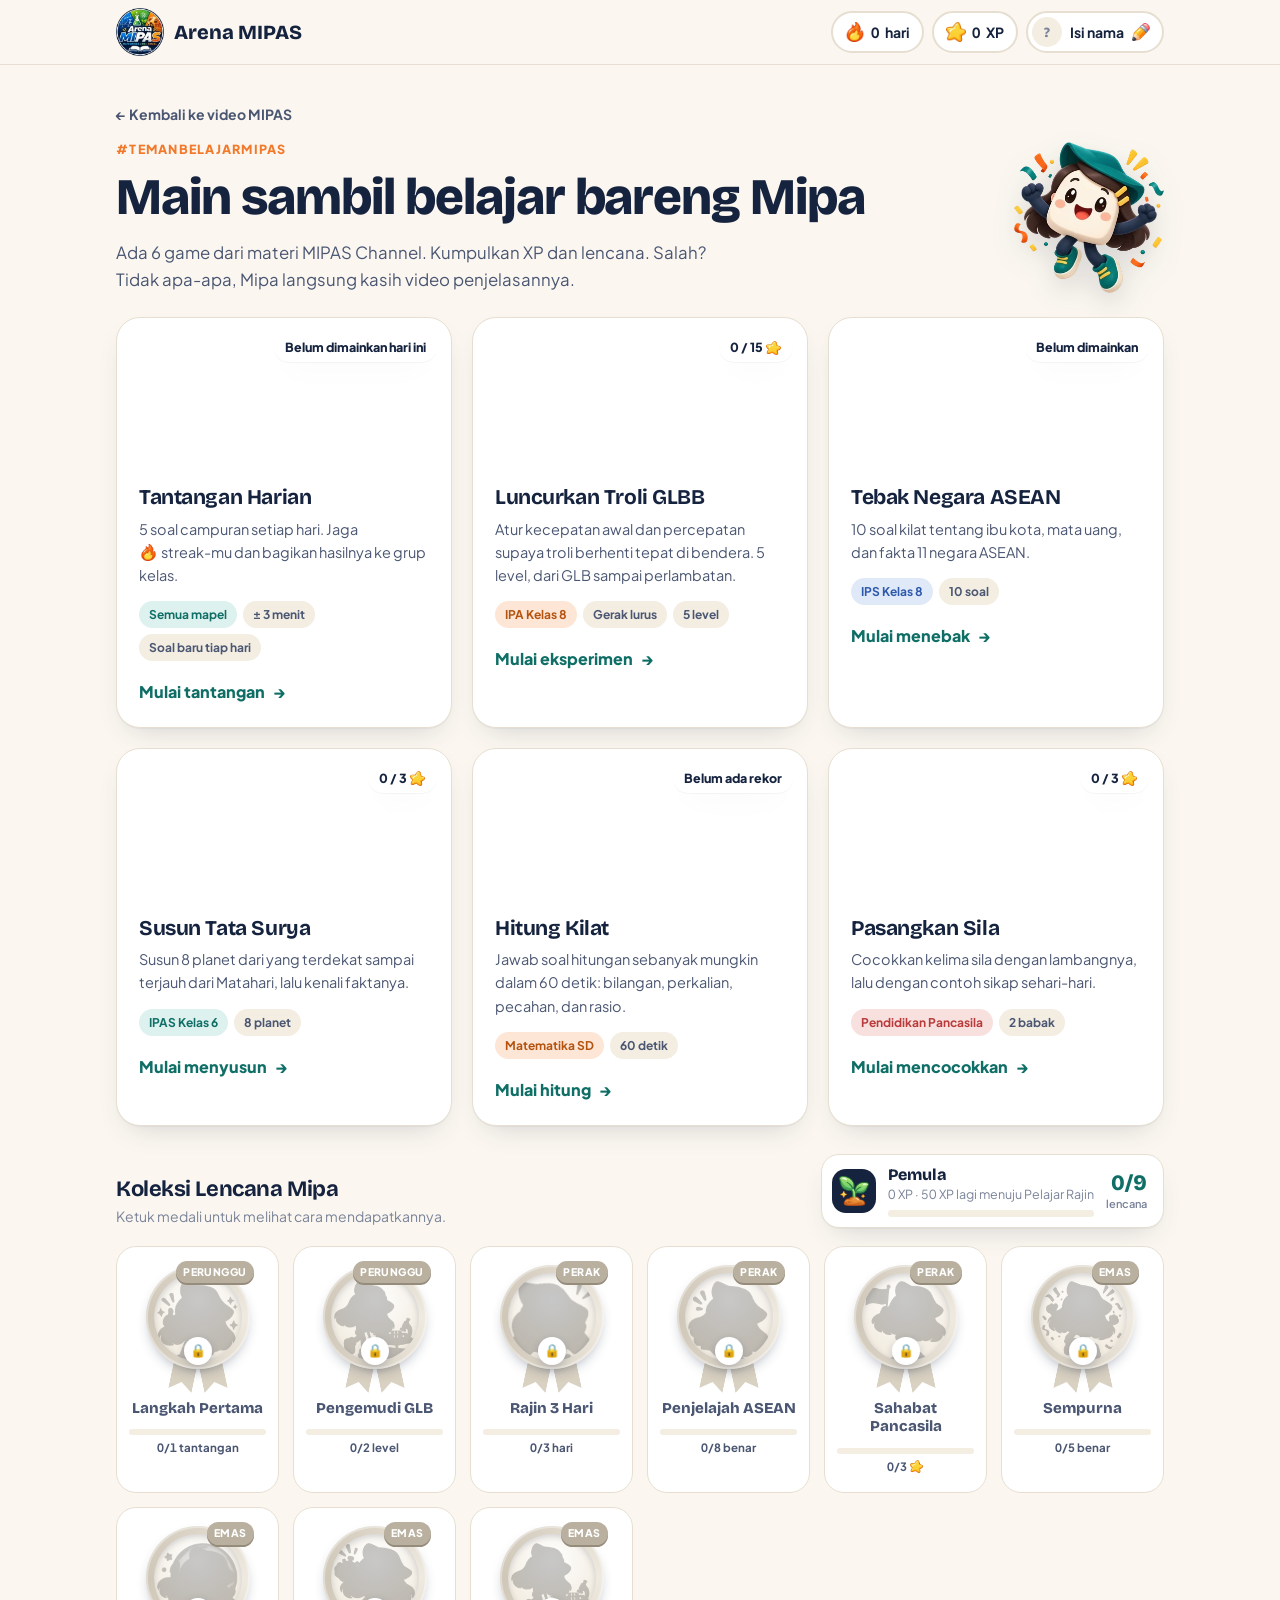
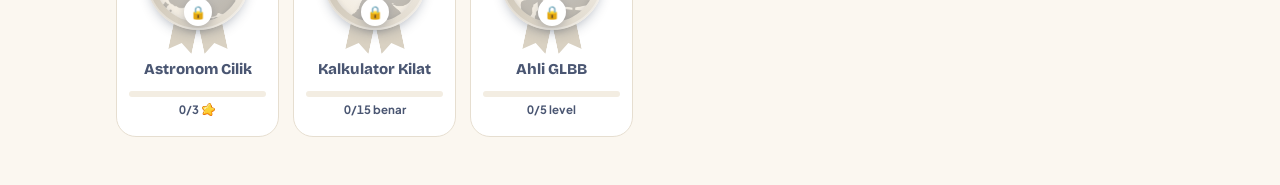
==== commit a003245b: "Add files via upload" ====
--- a/mipas-web/arena.html
+++ b/mipas-web/arena.html
@@ -482,7 +482,8 @@
 .avatar { width: 30px; height: 30px; border-radius: 50%; background: var(--teal); color: #fff; display: grid; place-items: center; font: 800 14px var(--display); flex: none; text-transform: uppercase; }
 .profile.empty .avatar { background: var(--tint); color: var(--ink-3); }
 .pname { white-space: nowrap; overflow: hidden; text-overflow: ellipsis; min-width: 0; }
-.pedit { width: 15px; height: 15px; fill: var(--ink-3); flex: none; }
+.pedit { width: 18px; height: 18px; flex: none; display: block; transition: transform .25s cubic-bezier(.34,1.56,.64,1); }
+.profile:hover .pedit { transform: rotate(-14deg) scale(1.12); }
 .profile.bump { animation: bump .45s ease; }
 @media (max-width: 640px) { .profile { padding: 3px; gap: 0; border-width: 2px; } .pname, .pedit { display: none; } .avatar { width: 30px; height: 30px; } .stats { gap: 6px; } }
 @media (max-width: 380px) { .brand { font-size: 15px; gap: 6px; } .brand-logo { width: 32px; height: 32px; } .pill { padding: 5px 7px; gap: 4px; font-size: 12.5px; } .stats { gap: 4px; } .avatar { width: 28px; height: 28px; } .top-in { gap: 6px; } }
@@ -545,7 +546,7 @@
     <div class="stats">
       <span class="pill" id="pill-streak" title="Hari berturut-turut ikut Tantangan Harian"><img class="ico" src="arena-assets/icon-fire.webp" alt="" width="20" height="20"><b id="streak">0</b><span class="lbl">hari</span></span>
       <span class="pill" id="pill-xp" title="Poin pengalaman"><img class="ico" src="arena-assets/icon-star.webp" alt="" width="20" height="20"><b id="xp">0</b><span class="lbl">XP</span></span>
-      <button type="button" class="profile" id="profile-btn" aria-label="Atur nama panggilan"><span class="avatar" id="avatar">?</span><span class="pname" id="pname">Isi nama</span><svg class="pedit" viewBox="0 0 24 24" aria-hidden="true"><path d="M4 17.3V20h2.7l8-8-2.7-2.7-8 8zM19.7 7a1 1 0 0 0 0-1.4l-1.3-1.3a1 1 0 0 0-1.4 0l-1.1 1.1 2.7 2.7L19.7 7z"/></svg></button>
+      <button type="button" class="profile" id="profile-btn" aria-label="Atur nama panggilan"><span class="avatar" id="avatar">?</span><span class="pname" id="pname">Isi nama</span><img class="pedit" src="arena-assets/icon-pencil.webp" alt="" width="18" height="18"></button>
     </div>
   </div>
 </header>
